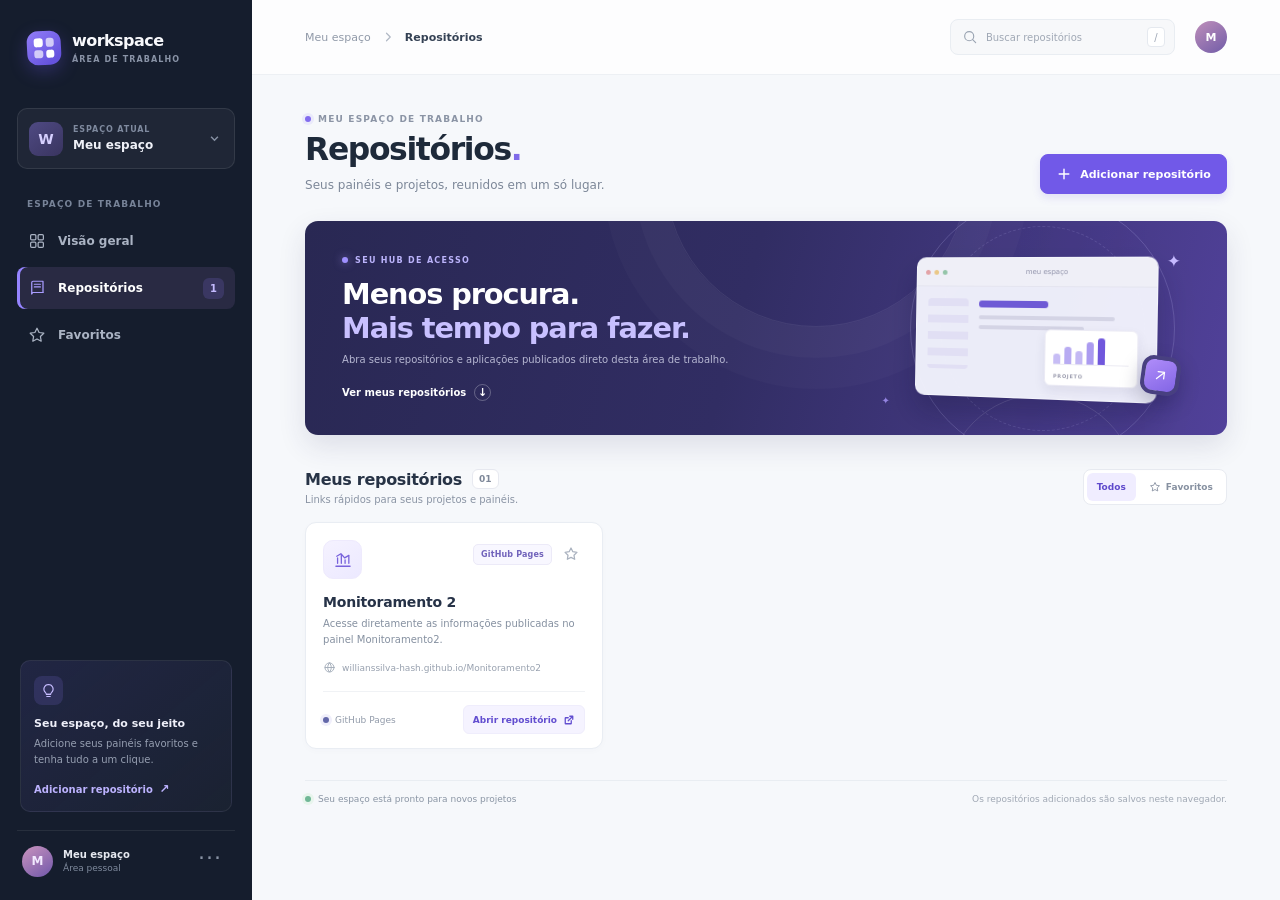
==== index.html @ ded8516f "Create shareable repository workspace dashboard Co-authored-by: arena-agent <297053741+arena-agent@u" ====
<!doctype html>
<html lang="pt-BR">
  <head>
    <meta charset="UTF-8" />
    <meta name="viewport" content="width=device-width, initial-scale=1.0" />
    <meta name="theme-color" content="#f5f7fb" />
    <meta
      name="description"
      content="Uma área de trabalho para reunir e abrir seus repositórios e painéis em um só lugar."
    />
    <title>Área de trabalho · Repositórios</title>
    <link rel="stylesheet" href="./styles.css" />
    <script src="./app.js" defer></script>
  </head>
  <body>
    <div class="app-shell">
      <aside class="sidebar" aria-label="Navegação principal">
        <a class="brand" href="#inicio" aria-label="Área de trabalho, início">
          <span class="brand-mark" aria-hidden="true">
            <span></span><span></span><span></span><span></span>
          </span>
          <span class="brand-copy">
            <strong>workspace</strong>
            <small>ÁREA DE TRABALHO</small>
          </span>
        </a>

        <div class="workspace-switcher">
          <span class="workspace-avatar" aria-hidden="true">W</span>
          <span class="workspace-copy">
            <small>ESPAÇO ATUAL</small>
            <strong>Meu espaço</strong>
          </span>
          <svg class="chevron" viewBox="0 0 20 20" aria-hidden="true">
            <path d="m6 8 4 4 4-4" />
          </svg>
        </div>

        <p class="nav-label">ESPAÇO DE TRABALHO</p>
        <nav class="side-nav">
          <a class="nav-item" href="#inicio" aria-label="Visão geral">
            <svg viewBox="0 0 24 24" aria-hidden="true"><rect x="3.5" y="3.5" width="7" height="7" rx="1.5"/><rect x="13.5" y="3.5" width="7" height="7" rx="1.5"/><rect x="3.5" y="13.5" width="7" height="7" rx="1.5"/><rect x="13.5" y="13.5" width="7" height="7" rx="1.5"/></svg>
            <span>Visão geral</span>
          </a>
          <a class="nav-item active" href="#repositorios" aria-current="page" aria-label="Repositórios">
            <svg viewBox="0 0 24 24" aria-hidden="true"><path d="M5 4.75A1.75 1.75 0 0 1 6.75 3H20v15H6.75A1.75 1.75 0 0 0 5 19.75v-15Z"/><path d="M5 19.75A1.75 1.75 0 0 1 6.75 18H20M8.5 7h8M8.5 10.5h8"/></svg>
            <span>Repositórios</span>
            <span class="nav-count" id="sidebar-count">1</span>
          </a>
          <button class="nav-item nav-button" id="favorites-nav" type="button" aria-label="Favoritos" aria-pressed="false">
            <svg viewBox="0 0 24 24" aria-hidden="true"><path d="m12 3 2.8 5.67 6.26.91-4.53 4.42 1.07 6.24L12 17.3l-5.6 2.94 1.07-6.24L2.94 9.58l6.26-.91L12 3Z"/></svg>
            <span>Favoritos</span>
          </button>
        </nav>

        <div class="sidebar-bottom">
          <div class="sidebar-tip-icon" aria-hidden="true">
            <svg viewBox="0 0 24 24"><path d="M12 3.5a6.5 6.5 0 0 0-4.2 11.46c.84.72 1.2 1.5 1.2 2.54h6c0-1.04.36-1.82 1.2-2.54A6.5 6.5 0 0 0 12 3.5Z"/><path d="M9.5 20.5h5M10 17.5h4"/></svg>
          </div>
          <strong>Seu espaço, do seu jeito</strong>
          <p>Adicione seus painéis favoritos e tenha tudo a um clique.</p>
          <button type="button" class="sidebar-help" id="sidebar-add">Adicionar repositório <span aria-hidden="true">↗</span></button>
        </div>

        <div class="sidebar-profile">
          <div class="profile-avatar" aria-hidden="true">M</div>
          <div class="profile-copy"><strong>Meu espaço</strong><small>Área pessoal</small></div>
          <span class="profile-dots" aria-hidden="true">···</span>
        </div>
      </aside>

      <main class="main-content" id="inicio">
        <header class="topbar">
          <div class="breadcrumbs" aria-label="Localização">
            <span>Meu espaço</span>
            <svg viewBox="0 0 16 16" aria-hidden="true"><path d="m6 3 5 5-5 5" /></svg>
            <strong>Repositórios</strong>
          </div>
          <div class="topbar-actions">
            <label class="search-box" for="search-input">
              <svg viewBox="0 0 24 24" aria-hidden="true"><circle cx="10.8" cy="10.8" r="6.8"/><path d="m16 16 4.5 4.5"/></svg>
              <input id="search-input" type="search" placeholder="Buscar repositórios" autocomplete="off" />
              <kbd>/</kbd>
            </label>
            <button class="avatar-button" type="button" aria-label="Perfil do espaço pessoal">M</button>
          </div>
        </header>

        <div class="page-content" id="repositorios">
          <section class="page-heading" aria-labelledby="page-title">
            <div>
              <div class="eyebrow"><span class="eyebrow-dot"></span> MEU ESPAÇO DE TRABALHO</div>
              <h1 id="page-title">Repositórios<span class="heading-period">.</span></h1>
              <p class="page-subtitle">Seus painéis e projetos, reunidos em um só lugar.</p>
            </div>
            <button class="primary-button" id="add-repo-button" type="button">
              <svg viewBox="0 0 20 20" aria-hidden="true"><path d="M10 4v12M4 10h12" /></svg>
              <span>Adicionar repositório</span>
            </button>
          </section>

          <section class="welcome-banner" aria-label="Acesso rápido">
            <div class="banner-copy">
              <span class="banner-kicker"><span class="pulse-dot"></span> SEU HUB DE ACESSO</span>
              <h2>Menos procura.<br /><span>Mais tempo para fazer.</span></h2>
              <p>Abra seus repositórios e aplicações publicados direto desta área de trabalho.</p>
              <a href="#repo-grid" class="banner-link">Ver meus repositórios <span aria-hidden="true">↓</span></a>
            </div>
            <div class="banner-art" aria-hidden="true">
              <div class="art-orbit orbit-one"></div>
              <div class="art-orbit orbit-two"></div>
              <div class="art-window">
                <div class="art-window-top"><i></i><i></i><i></i><span>meu espaço</span></div>
                <div class="art-window-body">
                  <div class="art-side-line"></div>
                  <div class="art-main-lines"><b></b><b></b><b></b></div>
                  <div class="art-mini-card"><span class="art-chart"><i></i><i></i><i></i><i></i><i></i></span><small>PROJETO</small></div>
                </div>
              </div>
              <div class="art-floating-icon"><svg viewBox="0 0 24 24"><path d="m7 17 10-10M8 7h9v9"/></svg></div>
              <span class="art-spark spark-one">✦</span><span class="art-spark spark-two">✦</span>
            </div>
          </section>

          <section class="repository-section" aria-labelledby="repository-title">
            <div class="section-heading">
              <div>
                <div class="section-title-row">
                  <h2 id="repository-title">Meus repositórios</h2>
                  <span class="section-count" id="repo-count">1</span>
                </div>
                <p>Links rápidos para seus projetos e painéis.</p>
              </div>
              <div class="view-controls" aria-label="Filtrar repositórios">
                <button class="filter-button active" type="button" data-filter="all" aria-pressed="true">Todos</button>
                <button class="filter-button" type="button" data-filter="favorites" aria-pressed="false">
                  <svg viewBox="0 0 20 20" aria-hidden="true"><path d="m10 2.5 2.3 4.66 5.14.75-3.72 3.62.88 5.12L10 14.23l-4.6 2.42.88-5.12-3.72-3.62 5.14-.75L10 2.5Z"/></svg>
                  Favoritos
                </button>
              </div>
            </div>

            <div class="repo-grid" id="repo-grid" aria-live="polite"></div>
            <div class="empty-state" id="empty-state" hidden>
              <div class="empty-icon" aria-hidden="true"><svg viewBox="0 0 24 24"><circle cx="10.8" cy="10.8" r="6.8"/><path d="m16 16 4.5 4.5"/></svg></div>
              <h3 id="empty-title">Nenhum repositório encontrado</h3>
              <p id="empty-copy">Tente outro termo ou adicione um novo repositório ao seu espaço.</p>
              <button class="text-button" type="button" id="empty-add-button">Adicionar repositório <span aria-hidden="true">↗</span></button>
            </div>
          </section>

          <footer class="page-footer">
            <span><span class="footer-dot"></span> Seu espaço está pronto para novos projetos</span>
            <span>Os repositórios adicionados são salvos neste navegador.</span>
          </footer>
        </div>
      </main>
    </div>

    <dialog class="repo-dialog" id="repo-dialog" aria-labelledby="dialog-title">
      <form id="repo-form" novalidate>
        <div class="dialog-header">
          <div class="dialog-icon" aria-hidden="true"><svg viewBox="0 0 24 24"><path d="M5 4.75A1.75 1.75 0 0 1 6.75 3H20v15H6.75A1.75 1.75 0 0 0 5 19.75v-15Z"/><path d="M5 19.75A1.75 1.75 0 0 1 6.75 18H20M8.5 7h8M8.5 10.5h8"/></svg></div>
          <button class="dialog-close" id="dialog-close" type="button" aria-label="Fechar janela">×</button>
        </div>
        <p class="dialog-eyebrow">AMPLIE SEU ESPAÇO</p>
        <h2 id="dialog-title">Adicionar repositório</h2>
        <p class="dialog-description">Salve um projeto ou painel para acessá-lo rapidamente sempre que precisar.</p>

        <label class="form-field" for="repo-name">
          <span>Nome <b>*</b></span>
          <input id="repo-name" name="name" type="text" maxlength="50" placeholder="Ex.: Painel de vendas" required />
        </label>
        <label class="form-field" for="repo-url">
          <span>Endereço do repositório ou painel <b>*</b></span>
          <input id="repo-url" name="url" type="text" inputmode="url" maxlength="500" placeholder="https://exemplo.github.io/projeto" required aria-describedby="url-help url-error" />
          <small id="url-help">Cole o link completo. Se não incluir https://, adicionaremos automaticamente.</small>
          <small class="field-error" id="url-error" role="alert"></small>
        </label>
        <label class="form-field" for="repo-description">
          <span>Descrição <small>OPCIONAL</small></span>
          <textarea id="repo-description" name="description" rows="3" maxlength="140" placeholder="Uma breve descrição para identificar este link"></textarea>
        </label>
        <div class="dialog-actions">
          <button class="secondary-button" id="dialog-cancel" type="button">Cancelar</button>
          <button class="primary-button" type="submit"><svg viewBox="0 0 20 20" aria-hidden="true"><path d="M10 4v12M4 10h12" /></svg>Salvar repositório</button>
        </div>
      </form>
    </dialog>

    <div class="toast" id="toast" role="status" aria-live="polite"></div>
  </body>
</html>
---- styles.css ----
:root {
  font-family: Inter, ui-sans-serif, system-ui, -apple-system, BlinkMacSystemFont, "Segoe UI", sans-serif;
  color: #182333;
  background: #f5f7fb;
  font-synthesis: none;
  text-rendering: optimizeLegibility;
  -webkit-font-smoothing: antialiased;
  --ink: #182333;
  --muted: #778295;
  --line: #e8ecf2;
  --purple: #7159e8;
  --purple-dark: #5a44ce;
  --sidebar: #151d2d;
  --sidebar-muted: #8d97aa;
}

* { box-sizing: border-box; }

html { min-width: 320px; scroll-behavior: smooth; }
body { margin: 0; min-height: 100vh; }
button, input, textarea { font: inherit; }
button { cursor: pointer; }
button:focus-visible, a:focus-visible, input:focus-visible, textarea:focus-visible {
  outline: 3px solid rgba(113, 89, 232, .33);
  outline-offset: 3px;
}
a { color: inherit; }
svg { display: block; }

.app-shell { min-height: 100vh; }
.sidebar {
  width: 252px;
  position: fixed;
  inset: 0 auto 0 0;
  z-index: 10;
  display: flex;
  flex-direction: column;
  padding: 27px 17px 17px;
  color: #f8f9fc;
  background: var(--sidebar);
}
.brand {
  display: flex;
  align-items: center;
  gap: 11px;
  padding: 0 10px;
  text-decoration: none;
  min-height: 42px;
}
.brand-mark {
  width: 34px;
  height: 34px;
  padding: 7px;
  display: grid;
  grid-template-columns: repeat(2, 1fr);
  gap: 3px;
  border-radius: 11px;
  background: linear-gradient(140deg, #927ef9, #6653de 82%);
  box-shadow: 0 6px 18px rgba(103, 80, 221, .32);
  transform: rotate(-3deg);
}
.brand-mark span { border-radius: 3px; background: #fff; }
.brand-mark span:nth-child(2), .brand-mark span:nth-child(3) { opacity: .67; }
.brand-copy { display: flex; flex-direction: column; line-height: 1.15; gap: 4px; }
.brand-copy strong { font-size: 16px; font-weight: 720; letter-spacing: -.55px; }
.brand-copy small { color: #8993a6; font-size: 8px; font-weight: 700; letter-spacing: 1.12px; }

.workspace-switcher {
  min-height: 61px;
  margin: 39px 0 30px;
  padding: 10px 11px;
  display: flex;
  align-items: center;
  gap: 10px;
  border: 1px solid rgba(255,255,255,.09);
  border-radius: 10px;
  background: rgba(255,255,255,.045);
}
.workspace-avatar {
  width: 34px;
  height: 34px;
  border-radius: 9px;
  display: grid;
  place-items: center;
  color: #d7d0ff;
  background: linear-gradient(140deg, #4f4a83, #39345f);
  font-size: 14px;
  font-weight: 700;
}
.workspace-copy { min-width: 0; display: flex; flex: 1; flex-direction: column; gap: 4px; }
.workspace-copy small { color: #7f8a9f; font-size: 8px; font-weight: 700; letter-spacing: .9px; }
.workspace-copy strong { overflow: hidden; color: #eff1f8; font-size: 12px; font-weight: 600; text-overflow: ellipsis; white-space: nowrap; }
.chevron { width: 17px; height: 17px; fill: none; stroke: #8791a4; stroke-width: 1.7; }
.nav-label { margin: 0 10px 11px; color: #778398; font-size: 9px; font-weight: 750; letter-spacing: 1.13px; }
.side-nav { display: flex; flex-direction: column; gap: 5px; }
.nav-item {
  width: 100%;
  min-height: 42px;
  padding: 0 11px;
  display: flex;
  align-items: center;
  gap: 12px;
  color: #aab3c3;
  background: transparent;
  border: 0;
  border-radius: 8px;
  text-align: left;
  text-decoration: none;
  font-size: 12px;
  font-weight: 560;
  transition: color .16s ease, background .16s ease;
}
.nav-item:hover { color: #fff; background: rgba(255,255,255,.055); }
.nav-item svg { width: 18px; height: 18px; fill: none; stroke: currentColor; stroke-width: 1.65; stroke-linecap: round; stroke-linejoin: round; }
.nav-item.active { color: #fff; background: #292a43; box-shadow: inset 3px 0 0 #9584ff; }
.nav-item.active svg { color: #a99cff; }
.nav-count { margin-left: auto; min-width: 21px; height: 21px; display: grid; place-items: center; border-radius: 6px; color: #c5bbff; background: rgba(143,123,255,.17); font-size: 10px; font-weight: 700; }

.sidebar-bottom {
  margin: auto 3px 18px;
  padding: 15px 13px 14px;
  border: 1px solid rgba(255,255,255,.07);
  border-radius: 10px;
  background: linear-gradient(140deg, rgba(122,104,232,.12), rgba(255,255,255,.025));
}
.sidebar-tip-icon { width: 29px; height: 29px; margin-bottom: 12px; display: grid; place-items: center; border-radius: 8px; color: #c6bcff; background: rgba(136,117,244,.16); }
.sidebar-tip-icon svg { width: 17px; height: 17px; fill: none; stroke: currentColor; stroke-width: 1.5; stroke-linecap: round; stroke-linejoin: round; }
.sidebar-bottom strong { display: block; color: #eff0fa; font-size: 11px; font-weight: 630; }
.sidebar-bottom p { margin: 6px 0 11px; color: #969fb1; font-size: 10px; line-height: 1.55; }
.sidebar-help { padding: 0; color: #bdb3ff; background: none; border: 0; font-size: 10px; font-weight: 650; }
.sidebar-help span { padding-left: 3px; font-size: 12px; }
.sidebar-help:hover { color: #e3deff; }
.sidebar-profile { min-height: 53px; display: flex; align-items: center; gap: 10px; padding: 10px 5px 2px; border-top: 1px solid rgba(255,255,255,.08); }
.profile-avatar { width: 31px; height: 31px; display: grid; place-items: center; border-radius: 50%; color: #f2eaff; background: linear-gradient(145deg, #ca94be, #7057aa); font-size: 12px; font-weight: 700; }
.profile-copy { display: flex; flex: 1; flex-direction: column; gap: 3px; }
.profile-copy strong { color: #e6e9f0; font-size: 10px; font-weight: 600; }
.profile-copy small { color: #7f8a9d; font-size: 9px; }
.profile-dots { margin: 0 8px 7px 0; color: #8892a3; font-size: 22px; letter-spacing: 1px; line-height: 10px; }

.main-content { min-height: 100vh; margin-left: 252px; background: #f6f8fb; }
.topbar {
  min-height: 75px;
  padding: 0 clamp(26px, 4.15vw, 61px);
  display: flex;
  align-items: center;
  justify-content: space-between;
  border-bottom: 1px solid #edf0f4;
  background: rgba(255,255,255,.76);
}
.breadcrumbs { display: flex; align-items: center; gap: 11px; color: #9099a8; font-size: 11px; }
.breadcrumbs svg { width: 12px; height: 12px; fill: none; stroke: #b0b8c4; stroke-width: 1.6; stroke-linecap: round; stroke-linejoin: round; }
.breadcrumbs strong { color: #344154; font-weight: 620; }
.topbar-actions { display: flex; align-items: center; gap: 20px; }
.search-box {
  width: 225px;
  height: 36px;
  padding: 0 9px 0 11px;
  display: flex;
  align-items: center;
  gap: 8px;
  background: #f7f8fa;
  border: 1px solid #e9edf2;
  border-radius: 8px;
  transition: border-color .16s ease, box-shadow .16s ease;
}
.search-box:focus-within { border-color: #b8aef5; box-shadow: 0 0 0 3px rgba(113,89,232,.08); }
.search-box svg { width: 16px; height: 16px; flex: 0 0 auto; fill: none; stroke: #9aa4b2; stroke-width: 1.7; stroke-linecap: round; }
.search-box input { width: 100%; min-width: 0; padding: 0; color: #273449; background: transparent; border: 0; outline: 0; font-size: 10px; }
.search-box input::placeholder { color: #a0a8b5; }
.search-box input:focus-visible { outline: 0; }
.search-box kbd { min-width: 18px; height: 20px; display: grid; place-items: center; color: #9da6b5; background: white; border: 1px solid #e5e9ef; border-radius: 4px; font-family: inherit; font-size: 10px; }
.avatar-button { width: 32px; height: 32px; display: grid; place-items: center; color: #fff; background: linear-gradient(145deg, #bf8fba, #715ca8); border: 0; border-radius: 50%; font-size: 11px; font-weight: 700; }

.page-content { width: min(100%, 1370px); margin: 0 auto; padding: 39px clamp(26px, 4.15vw, 61px) 25px; }
.page-heading { display: flex; align-items: flex-end; justify-content: space-between; gap: 22px; margin-bottom: 27px; }
.eyebrow { margin-bottom: 8px; display: flex; align-items: center; gap: 7px; color: #8b94a5; font-size: 9px; font-weight: 730; letter-spacing: 1.18px; }
.eyebrow-dot { width: 6px; height: 6px; border-radius: 50%; background: #826cee; box-shadow: 0 0 0 3px rgba(130,108,238,.1); }
h1 { margin: 0; color: #1e2a3a; font-size: clamp(27px, 2.45vw, 34px); font-weight: 700; letter-spacing: -1.35px; line-height: 1.12; }
.heading-period { color: #806be9; }
.page-subtitle { margin: 9px 0 0; color: #7c8798; font-size: 12px; line-height: 1.5; }
.primary-button, .secondary-button {
  min-height: 40px;
  padding: 0 15px;
  display: inline-flex;
  align-items: center;
  justify-content: center;
  gap: 8px;
  border-radius: 8px;
  font-size: 11px;
  font-weight: 640;
  white-space: nowrap;
  transition: transform .16s ease, background .16s ease, box-shadow .16s ease;
}
.primary-button { color: #fff; background: #7159e8; border: 1px solid #7159e8; box-shadow: 0 4px 9px rgba(93,72,210,.13); }
.primary-button:hover { background: var(--purple-dark); border-color: var(--purple-dark); box-shadow: 0 6px 14px rgba(93,72,210,.2); transform: translateY(-1px); }
.primary-button svg { width: 16px; height: 16px; fill: none; stroke: currentColor; stroke-width: 1.8; stroke-linecap: round; }
.secondary-button { color: #596577; background: #fff; border: 1px solid #e2e7ee; }
.secondary-button:hover { background: #f7f8fa; }

.welcome-banner {
  min-height: 214px;
  position: relative;
  overflow: hidden;
  display: flex;
  align-items: center;
  padding: 29px 37px;
  border-radius: 13px;
  color: white;
  background: linear-gradient(105deg, #292853 0%, #312d63 47%, #51419a 100%);
  box-shadow: 0 11px 28px rgba(42,39,92,.12);
}
.welcome-banner::before, .welcome-banner::after { content: ""; position: absolute; border-radius: 50%; pointer-events: none; }
.welcome-banner::before { width: 300px; height: 300px; top: -196px; left: 39%; border: 1px solid rgba(255,255,255,.075); box-shadow: 0 0 0 31px rgba(255,255,255,.025), 0 0 0 62px rgba(255,255,255,.021); }
.welcome-banner::after { width: 190px; height: 190px; right: 90px; bottom: -151px; border: 1px solid rgba(255,255,255,.11); }
.banner-copy { position: relative; z-index: 2; max-width: 470px; }
.banner-kicker { display: flex; align-items: center; gap: 7px; color: #bcb4fc; font-size: 8px; font-weight: 720; letter-spacing: 1.3px; }
.pulse-dot { width: 6px; height: 6px; position: relative; border-radius: 50%; background: #9f90ff; box-shadow: 0 0 9px rgba(176,162,255,.6); }
.banner-copy h2 { margin: 12px 0 7px; color: #fff; font-size: clamp(23px, 2.25vw, 30px); font-weight: 620; letter-spacing: -1.1px; line-height: 1.19; }
.banner-copy h2 span { color: #c8c0ff; }
.banner-copy p { max-width: 390px; margin: 0; color: #b6b7d2; font-size: 10px; line-height: 1.65; }
.banner-link { margin-top: 15px; display: inline-flex; align-items: center; gap: 8px; color: #fff; font-size: 10px; font-weight: 620; text-decoration: none; }
.banner-link span { width: 17px; height: 17px; display: grid; place-items: center; border: 1px solid rgba(255,255,255,.27); border-radius: 50%; font-size: 11px; transition: transform .16s ease; }
.banner-link:hover span { transform: translateY(2px); }
.banner-art { width: 44%; height: 100%; position: absolute; top: 0; right: 0; }
.art-orbit { position: absolute; border: 1px solid rgba(206,199,255,.2); border-radius: 50%; }
.orbit-one { width: 265px; height: 265px; top: -25px; right: 52px; }
.orbit-two { width: 205px; height: 205px; top: 5px; right: 82px; border-style: dashed; opacity: .75; }
.art-window { width: 245px; height: 142px; position: absolute; top: 36px; right: 72px; overflow: hidden; border: 1px solid rgba(255,255,255,.41); border-radius: 10px; background: rgba(246,247,255,.94); box-shadow: 0 17px 32px rgba(11,12,43,.25); transform: perspective(600px) rotateY(-10deg) rotateZ(1deg); }
.art-window-top { height: 29px; padding: 0 9px; display: flex; align-items: center; gap: 4px; background: #efeff7; border-bottom: 1px solid #e4e4ef; }
.art-window-top i { width: 5px; height: 5px; border-radius: 50%; background: #a8a5c6; }
.art-window-top i:first-child { background: #e3a3a7; }.art-window-top i:nth-child(2) { background: #eac887; }.art-window-top i:nth-child(3) { background: #94c5a9; }
.art-window-top span { margin-left: auto; margin-right: auto; color: #9092aa; font-size: 7px; }
.art-window-body { height: calc(100% - 29px); display: grid; grid-template-columns: 43px 1fr; padding: 12px 12px 10px; gap: 11px; }
.art-side-line { height: 72px; border-radius: 4px; background: linear-gradient(#dcd9f2 8px, transparent 8px) 0 0 / 100% 17px repeat-y; opacity: .72; }
.art-main-lines { padding-top: 2px; display: flex; flex-direction: column; gap: 6px; }
.art-main-lines b { width: 83%; height: 4px; border-radius: 3px; background: #d4d4e5; }
.art-main-lines b:first-child { width: 43%; height: 7px; margin-bottom: 2px; background: #6e5ad5; }
.art-main-lines b:last-child { width: 65%; }
.art-mini-card { width: 92px; height: 56px; position: absolute; right: 17px; bottom: 13px; padding: 6px 8px; display: flex; flex-direction: column; justify-content: space-between; border: 1px solid #ebeaf4; border-radius: 6px; background: white; box-shadow: 0 5px 12px rgba(41,37,89,.08); }
.art-mini-card small { color: #9b9cae; font-size: 5px; font-weight: 700; letter-spacing: .7px; }
.art-chart { height: 28px; display: flex; align-items: flex-end; gap: 4px; border-bottom: 1px solid #ecebf3; }
.art-chart i { width: 7px; border-radius: 3px 3px 0 0; background: #9d8bed; }
.art-chart i:nth-child(1) { height: 10px; opacity: .57; }.art-chart i:nth-child(2) { height: 17px; opacity: .72; }.art-chart i:nth-child(3) { height: 13px; opacity: .6; }.art-chart i:nth-child(4) { height: 22px; opacity: .86; }.art-chart i:nth-child(5) { height: 26px; background: #7057dc; }
.art-floating-icon { width: 39px; height: 39px; position: absolute; top: 135px; right: 47px; display: grid; place-items: center; color: #fff; background: linear-gradient(145deg, #b08dfa, #8265e5); border: 4px solid #484080; border-radius: 12px; box-shadow: 0 8px 20px rgba(16,14,52,.26); transform: rotate(8deg); }
.art-floating-icon svg { width: 17px; height: 17px; fill: none; stroke: currentColor; stroke-width: 1.8; stroke-linecap: round; stroke-linejoin: round; }
.art-spark { position: absolute; color: #c6baff; font-size: 17px; }.spark-one { top: 30px; right: 46px; }.spark-two { right: 337px; bottom: 29px; font-size: 10px; color: #9383e1; }

.repository-section { margin-top: 34px; }
.section-heading { margin-bottom: 17px; display: flex; align-items: flex-end; justify-content: space-between; gap: 15px; }
.section-title-row { display: flex; align-items: center; gap: 10px; }
.section-heading h2 { margin: 0; color: #273346; font-size: 16px; font-weight: 680; letter-spacing: -.3px; }
.section-count { min-width: 22px; height: 20px; padding: 0 6px; display: grid; place-items: center; border: 1px solid #e7e9f0; border-radius: 6px; color: #7d8798; background: white; font-size: 9px; font-weight: 700; }
.section-heading p { margin: 5px 0 0; color: #8a94a4; font-size: 10px; }
.view-controls { padding: 3px; display: flex; gap: 3px; border: 1px solid #e8ebf1; border-radius: 8px; background: #fff; }
.filter-button { height: 28px; padding: 0 10px; display: inline-flex; align-items: center; justify-content: center; gap: 5px; color: #8791a1; background: transparent; border: 0; border-radius: 6px; font-size: 9px; font-weight: 600; transition: color .15s ease, background .15s ease; }
.filter-button:hover { color: #4a5668; }
.filter-button.active { color: #5f4acc; background: #f0edff; }
.filter-button svg { width: 12px; height: 12px; fill: none; stroke: currentColor; stroke-width: 1.45; stroke-linejoin: round; }
.repo-grid { display: grid; grid-template-columns: repeat(3, minmax(0, 1fr)); gap: 14px; }
.repo-card {
  min-width: 0;
  min-height: 227px;
  padding: 17px 17px 14px;
  display: flex;
  flex-direction: column;
  border: 1px solid #e9edf3;
  border-radius: 11px;
  background: #fff;
  box-shadow: 0 2px 7px rgba(40,54,78,.018);
  transition: transform .18s ease, border-color .18s ease, box-shadow .18s ease;
  animation: card-in .28s ease both;
}
@keyframes card-in { from { opacity: 0; transform: translateY(6px); } to { opacity: 1; transform: translateY(0); } }
.repo-card:hover { border-color: #dbd7f7; box-shadow: 0 9px 24px rgba(35,47,75,.07); transform: translateY(-2px); }
.repo-card-top { display: flex; align-items: flex-start; justify-content: space-between; }
.repo-icon {
  width: 39px;
  height: 39px;
  display: grid;
  place-items: center;
  border: 1px solid #eeeafd;
  border-radius: 10px;
  color: #7862dc;
  background: linear-gradient(145deg, #f5f2ff, #ece9ff);
}
.repo-icon svg { width: 20px; height: 20px; fill: none; stroke: currentColor; stroke-width: 1.55; stroke-linecap: round; stroke-linejoin: round; }
.repo-icon[data-tone="blue"] { color: #5178ce; border-color: #e5edfc; background: linear-gradient(145deg, #f1f6ff, #e8efff); }
.repo-icon[data-tone="green"] { color: #328b72; border-color: #e0f1e9; background: linear-gradient(145deg, #eefaf5, #e4f5ed); }
.repo-icon[data-tone="orange"] { color: #ce8745; border-color: #f4eadf; background: linear-gradient(145deg, #fff8ef, #fff0df); }
.repo-card-actions { display: flex; align-items: center; gap: 2px; }
.repo-type { padding: 5px 7px; border: 1px solid #eceaf8; border-radius: 5px; color: #7163bb; background: #f8f7ff; font-size: 8px; font-weight: 700; letter-spacing: .17px; }
.favorite-button { width: 28px; height: 28px; margin-left: 3px; display: grid; place-items: center; color: #aab2bf; background: transparent; border: 0; border-radius: 6px; transition: background .14s ease, color .14s ease, transform .14s ease; }
.favorite-button:hover { color: #d19c42; background: #fff9e9; }
.favorite-button svg { width: 16px; height: 16px; fill: none; stroke: currentColor; stroke-width: 1.55; stroke-linejoin: round; }
.favorite-button.is-favorite { color: #d09a2e; }
.favorite-button.is-favorite svg { fill: #f7d787; }
.repo-card h3 { overflow: hidden; margin: 15px 0 6px; color: #263247; font-size: 14px; font-weight: 670; letter-spacing: -.2px; text-overflow: ellipsis; white-space: nowrap; }
.repo-description { min-height: 30px; margin: 0; display: -webkit-box; overflow: hidden; color: #8590a0; font-size: 10px; line-height: 1.55; -webkit-box-orient: vertical; -webkit-line-clamp: 2; }
.repo-link-host { min-width: 0; margin-top: 14px; display: flex; align-items: center; gap: 6px; color: #98a1af; font-size: 9px; }
.repo-link-host svg { width: 13px; height: 13px; flex: 0 0 auto; fill: none; stroke: #a6afbc; stroke-width: 1.5; stroke-linecap: round; stroke-linejoin: round; }
.repo-link-host span { overflow: hidden; text-overflow: ellipsis; white-space: nowrap; }
.repo-card-bottom { margin-top: auto; padding-top: 13px; display: flex; align-items: center; justify-content: space-between; gap: 8px; border-top: 1px solid #f0f2f5; }
.repo-source { display: flex; align-items: center; gap: 6px; color: #929baa; font-size: 9px; }
.source-dot { width: 6px; height: 6px; border-radius: 50%; background: #7aa7e6; box-shadow: 0 0 0 3px #eff5ff; }
.source-dot[data-source="github"] { background: #6368a9; box-shadow: 0 0 0 3px #f0effb; }
.source-dot[data-source="site"] { background: #64aa89; box-shadow: 0 0 0 3px #edf8f2; }
.open-repo-button { min-height: 29px; padding: 0 9px; display: inline-flex; align-items: center; gap: 6px; color: #624ed0; background: #f5f3ff; border: 1px solid #efedfc; border-radius: 6px; text-decoration: none; font-size: 9px; font-weight: 680; white-space: nowrap; transition: color .15s ease, background .15s ease, border .15s ease; }
.open-repo-button:hover { color: #fff; background: #7159e8; border-color: #7159e8; }
.open-repo-button svg { width: 12px; height: 12px; fill: none; stroke: currentColor; stroke-width: 1.7; stroke-linecap: round; stroke-linejoin: round; }

.empty-state { min-height: 220px; padding: 34px 20px; display: flex; flex-direction: column; align-items: center; justify-content: center; text-align: center; border: 1px dashed #dfe4ed; border-radius: 11px; background: rgba(255,255,255,.62); }
.empty-state[hidden] { display: none; }
.empty-icon { width: 38px; height: 38px; display: grid; place-items: center; color: #8b7be1; background: #f0edff; border-radius: 11px; }
.empty-icon svg { width: 19px; height: 19px; fill: none; stroke: currentColor; stroke-width: 1.6; stroke-linecap: round; }
.empty-state h3 { margin: 13px 0 5px; color: #334055; font-size: 13px; }
.empty-state p { max-width: 320px; margin: 0; color: #8a94a3; font-size: 10px; line-height: 1.55; }
.text-button { margin-top: 12px; padding: 5px; color: #6652d1; background: none; border: 0; font-size: 10px; font-weight: 650; }
.text-button:hover { color: #4935ba; }

.page-footer { margin-top: 31px; padding: 13px 0 2px; display: flex; align-items: center; justify-content: space-between; gap: 16px; border-top: 1px solid #e9edf2; color: #a0a8b4; font-size: 9px; }
.page-footer > span:first-child { display: flex; align-items: center; gap: 7px; color: #8a95a4; }
.footer-dot { width: 6px; height: 6px; border-radius: 50%; background: #70b796; box-shadow: 0 0 0 3px #e8f5ed; }

.repo-dialog {
  width: min(480px, calc(100vw - 32px));
  max-width: none;
  max-height: min(92vh, 760px);
  padding: 24px 27px 23px;
  overflow-y: auto;
  border: 1px solid #e8ebf1;
  border-radius: 14px;
  background: #fff;
  color: var(--ink);
  box-shadow: 0 24px 90px rgba(20,27,47,.22);
}
.repo-dialog::backdrop { background: rgba(17,25,42,.47); backdrop-filter: blur(3px); }
.repo-dialog[open] { animation: dialog-in .18s ease-out; }
@keyframes dialog-in { from { opacity: 0; transform: translateY(7px) scale(.99); } to { opacity: 1; transform: translateY(0) scale(1); } }
.dialog-header { display: flex; align-items: center; justify-content: space-between; }
.dialog-icon { width: 40px; height: 40px; display: grid; place-items: center; color: #725bd8; background: #f0edff; border-radius: 11px; }
.dialog-icon svg { width: 21px; height: 21px; fill: none; stroke: currentColor; stroke-width: 1.5; stroke-linecap: round; stroke-linejoin: round; }
.dialog-close { width: 30px; height: 30px; display: grid; place-items: center; color: #858e9d; background: transparent; border: 0; border-radius: 7px; font-size: 23px; line-height: 1; }
.dialog-close:hover { color: #3d485a; background: #f2f4f7; }
.dialog-eyebrow { margin: 19px 0 5px; color: #8171ce; font-size: 8px; font-weight: 750; letter-spacing: 1.25px; }
.repo-dialog h2 { margin: 0; color: #202c3e; font-size: 21px; font-weight: 700; letter-spacing: -.55px; }
.dialog-description { margin: 7px 0 22px; color: #8791a0; font-size: 10px; line-height: 1.55; }
.form-field { margin-top: 14px; display: flex; flex-direction: column; gap: 7px; }
.form-field > span { display: flex; align-items: center; gap: 3px; color: #465265; font-size: 10px; font-weight: 650; }
.form-field > span b { color: #d27575; font-weight: 650; }
.form-field > span small { margin-left: auto; color: #a0a8b4; font-size: 8px; font-weight: 700; letter-spacing: .5px; }
.form-field input, .form-field textarea { width: 100%; padding: 10px 11px; color: #283548; background: #fff; border: 1px solid #e2e7ee; border-radius: 7px; outline: none; font-size: 10px; transition: border-color .15s ease, box-shadow .15s ease; }
.form-field input { height: 38px; }
.form-field textarea { min-height: 74px; resize: vertical; line-height: 1.5; }
.form-field input:focus, .form-field textarea:focus { border-color: #a89aec; box-shadow: 0 0 0 3px rgba(113,89,232,.1); }
.form-field input[aria-invalid="true"] { border-color: #d98181; box-shadow: 0 0 0 3px rgba(217,129,129,.1); }
.form-field input::placeholder, .form-field textarea::placeholder { color: #b0b8c4; }
.form-field > small { color: #9aa3b0; font-size: 9px; line-height: 1.45; }
.form-field > small.field-error { display: none; color: #c45555; }
.form-field > small.field-error.visible { display: block; }
.dialog-actions { margin-top: 22px; padding-top: 17px; display: flex; justify-content: flex-end; gap: 8px; border-top: 1px solid #edf0f4; }
.dialog-actions .primary-button, .dialog-actions .secondary-button { min-height: 37px; font-size: 10px; }

.toast { position: fixed; right: 24px; bottom: 22px; z-index: 30; max-width: min(360px, calc(100vw - 32px)); padding: 12px 16px; color: white; background: #202a3a; border: 1px solid rgba(255,255,255,.08); border-radius: 9px; box-shadow: 0 10px 30px rgba(20,29,48,.2); font-size: 11px; opacity: 0; pointer-events: none; transform: translateY(7px); transition: opacity .2s ease, transform .2s ease; }
.toast.visible { opacity: 1; transform: translateY(0); }

@media (min-width: 1550px) {
  .repo-grid { grid-template-columns: repeat(4, minmax(0, 1fr)); }
}
@media (max-width: 1150px) {
  .repo-grid { grid-template-columns: repeat(2, minmax(0, 1fr)); }
  .art-window { right: 46px; }
  .orbit-one { right: 25px; }
  .orbit-two { right: 55px; }
  .art-floating-icon { right: 25px; }
  .spark-two { right: 270px; }
}
@media (max-width: 860px) {
  .sidebar { width: 72px; padding: 22px 10px 13px; align-items: center; }
  .brand { padding: 0; }
  .brand-copy, .workspace-copy, .chevron, .nav-label, .nav-item span:not(.nav-count), .sidebar-bottom, .profile-copy, .profile-dots { display: none; }
  .workspace-switcher { width: 46px; min-height: 46px; margin: 30px 0 24px; padding: 5px; justify-content: center; border: 0; background: transparent; }
  .workspace-avatar { width: 39px; height: 39px; }
  .side-nav { width: 100%; align-items: center; }
  .nav-item { width: 46px; min-height: 44px; padding: 0; justify-content: center; position: relative; }
  .nav-item.active { box-shadow: inset 3px 0 0 #9584ff; }
  .nav-item svg { width: 19px; height: 19px; }
  .nav-count { position: absolute; top: 2px; right: 1px; min-width: 15px; height: 15px; padding: 0 3px; border: 2px solid var(--sidebar); font-size: 8px; }
  .sidebar-profile { width: 100%; margin-top: auto; justify-content: center; padding: 14px 0 0; }
  .main-content { margin-left: 72px; }
  .topbar { min-height: 67px; }
  .page-content { padding-top: 32px; }
  .welcome-banner { min-height: 205px; padding-left: 27px; }
  .banner-copy { max-width: 56%; }
  .banner-art { width: 44%; }
  .art-window { width: 210px; right: 19px; }
  .orbit-one { right: -2px; }
  .orbit-two { right: 28px; }
  .art-floating-icon { right: 5px; }
  .spark-two { right: 210px; }
}
@media (max-width: 620px) {
  .sidebar { width: 58px; padding-right: 6px; padding-left: 6px; }
  .brand-mark { width: 31px; height: 31px; padding: 6px; border-radius: 9px; }
  .workspace-switcher { width: 42px; margin: 22px 0 18px; }
  .workspace-avatar { width: 35px; height: 35px; }
  .nav-item { width: 42px; }
  .main-content { margin-left: 58px; }
  .topbar { min-height: 60px; padding: 0 17px; }
  .breadcrumbs { gap: 6px; font-size: 9px; }
  .breadcrumbs span { display: none; }
  .breadcrumbs svg { width: 10px; }
  .topbar-actions { gap: 9px; }
  .search-box { width: clamp(145px, 43vw, 210px); height: 33px; padding-left: 8px; }
  .search-box kbd { display: none; }
  .search-box input { font-size: 9px; }
  .avatar-button { width: 29px; height: 29px; }
  .page-content { padding: 26px 17px 20px; }
  .page-heading { align-items: flex-start; flex-direction: column; gap: 16px; margin-bottom: 20px; }
  .page-heading .primary-button { min-height: 36px; }
  .eyebrow { font-size: 8px; }
  h1 { font-size: 28px; }
  .page-subtitle { max-width: 290px; font-size: 10px; }
  .welcome-banner { min-height: 195px; padding: 22px 19px; }
  .banner-copy { max-width: 72%; }
  .banner-copy h2 { font-size: 22px; }
  .banner-copy p { max-width: 260px; font-size: 9px; }
  .banner-art { width: 38%; opacity: .7; }
  .art-window { width: 160px; height: 113px; top: 54px; right: -45px; }
  .art-window-top { height: 23px; }
  .art-window-body { height: calc(100% - 23px); grid-template-columns: 27px 1fr; gap: 6px; padding: 8px; }
  .art-mini-card { width: 70px; height: 45px; right: 9px; bottom: 8px; }
  .art-orbit.orbit-one { width: 175px; height: 175px; top: 22px; right: -65px; }
  .art-orbit.orbit-two { width: 140px; height: 140px; top: 39px; right: -48px; }
  .art-floating-icon { width: 31px; height: 31px; top: 144px; right: -5px; border-width: 3px; }
  .art-floating-icon svg { width: 14px; height: 14px; }
  .art-spark.spark-one { top: 30px; right: 15px; }
  .art-spark.spark-two { display: none; }
  .repository-section { margin-top: 26px; }
  .section-heading { align-items: flex-start; flex-direction: column; gap: 12px; margin-bottom: 13px; }
  .section-heading h2 { font-size: 14px; }
  .section-heading p { font-size: 9px; }
  .view-controls { align-self: flex-start; }
  .repo-grid { grid-template-columns: 1fr; gap: 10px; }
  .repo-card { min-height: 210px; padding: 15px; }
  .page-footer { align-items: flex-start; flex-direction: column; gap: 8px; font-size: 8px; }
  .repo-dialog { padding: 20px 19px 18px; }
}
@media (max-width: 380px) {
  .topbar { padding: 0 12px; }
  .search-box { width: 139px; }
  .search-box input::placeholder { color: transparent; }
  .page-content { padding-right: 12px; padding-left: 12px; }
  .banner-copy { max-width: 82%; }
  .banner-art { opacity: .42; }
  .banner-copy p { max-width: 235px; }
}
@media (prefers-reduced-motion: reduce) {
  *, *::before, *::after { scroll-behavior: auto !important; animation-duration: .01ms !important; animation-iteration-count: 1 !important; transition-duration: .01ms !important; }
}
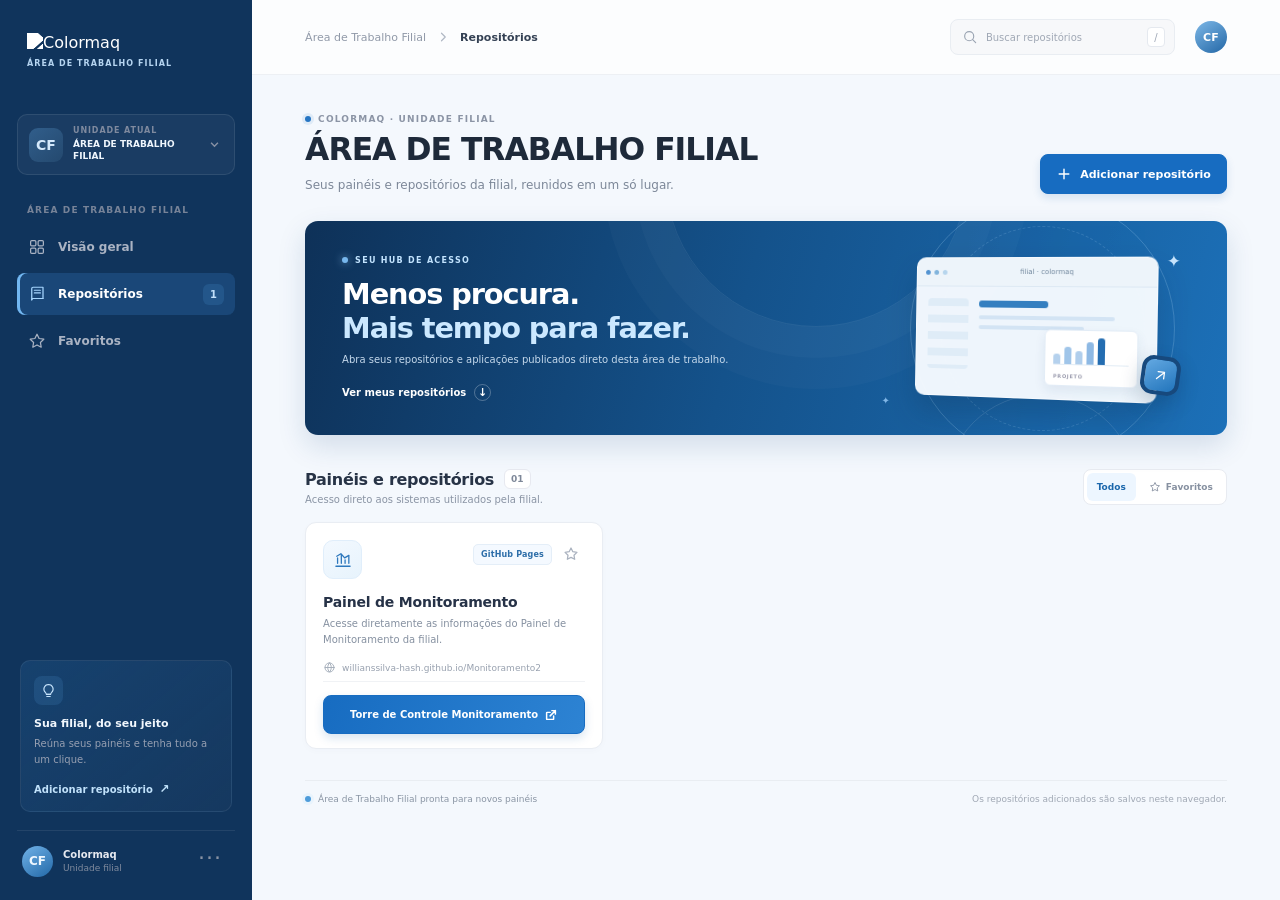
==== commit 855a1010: "Brand filial workspace with Colormaq blue theme Co-authored-by: arena-agent <297053741+arena-agent@u" ====
--- a/index.html
+++ b/index.html
@@ -3,40 +3,40 @@
   <head>
     <meta charset="UTF-8" />
     <meta name="viewport" content="width=device-width, initial-scale=1.0" />
-    <meta name="theme-color" content="#f5f7fb" />
+    <meta name="theme-color" content="#eef5fd" />
     <meta
       name="description"
-      content="Uma área de trabalho para reunir e abrir seus repositórios e painéis em um só lugar."
+      content="Área de Trabalho Filial Colormaq: acesse o Painel de Monitoramento e seus demais repositórios em um só lugar."
     />
-    <title>Área de trabalho · Repositórios</title>
+    <title>Área de Trabalho Filial · Colormaq</title>
     <link rel="stylesheet" href="./styles.css" />
     <script src="./app.js" defer></script>
   </head>
   <body>
     <div class="app-shell">
       <aside class="sidebar" aria-label="Navegação principal">
-        <a class="brand" href="#inicio" aria-label="Área de trabalho, início">
-          <span class="brand-mark" aria-hidden="true">
-            <span></span><span></span><span></span><span></span>
-          </span>
-          <span class="brand-copy">
-            <strong>workspace</strong>
-            <small>ÁREA DE TRABALHO</small>
-          </span>
+        <a class="brand" href="#inicio" aria-label="Colormaq — Área de Trabalho Filial, início">
+          <img
+            class="brand-logo"
+            src="https://colormaq.vtexassets.com/assets/vtex.file-manager-graphql/images/489e43ad-014d-4513-bf71-06aeca05fa86___0ba9e527781bb1d4317a2897013f8bd1.png"
+            alt="Colormaq"
+            decoding="async"
+          />
+          <span class="brand-copy"><small>ÁREA DE TRABALHO FILIAL</small></span>
         </a>
 
         <div class="workspace-switcher">
-          <span class="workspace-avatar" aria-hidden="true">W</span>
+          <span class="workspace-avatar" aria-hidden="true">CF</span>
           <span class="workspace-copy">
-            <small>ESPAÇO ATUAL</small>
-            <strong>Meu espaço</strong>
+            <small>UNIDADE ATUAL</small>
+            <strong>ÁREA DE TRABALHO FILIAL</strong>
           </span>
           <svg class="chevron" viewBox="0 0 20 20" aria-hidden="true">
             <path d="m6 8 4 4 4-4" />
           </svg>
         </div>
 
-        <p class="nav-label">ESPAÇO DE TRABALHO</p>
+        <p class="nav-label">ÁREA DE TRABALHO FILIAL</p>
         <nav class="side-nav">
           <a class="nav-item" href="#inicio" aria-label="Visão geral">
             <svg viewBox="0 0 24 24" aria-hidden="true"><rect x="3.5" y="3.5" width="7" height="7" rx="1.5"/><rect x="13.5" y="3.5" width="7" height="7" rx="1.5"/><rect x="3.5" y="13.5" width="7" height="7" rx="1.5"/><rect x="13.5" y="13.5" width="7" height="7" rx="1.5"/></svg>
@@ -57,14 +57,14 @@
           <div class="sidebar-tip-icon" aria-hidden="true">
             <svg viewBox="0 0 24 24"><path d="M12 3.5a6.5 6.5 0 0 0-4.2 11.46c.84.72 1.2 1.5 1.2 2.54h6c0-1.04.36-1.82 1.2-2.54A6.5 6.5 0 0 0 12 3.5Z"/><path d="M9.5 20.5h5M10 17.5h4"/></svg>
           </div>
-          <strong>Seu espaço, do seu jeito</strong>
-          <p>Adicione seus painéis favoritos e tenha tudo a um clique.</p>
+          <strong>Sua filial, do seu jeito</strong>
+          <p>Reúna seus painéis e tenha tudo a um clique.</p>
           <button type="button" class="sidebar-help" id="sidebar-add">Adicionar repositório <span aria-hidden="true">↗</span></button>
         </div>
 
         <div class="sidebar-profile">
-          <div class="profile-avatar" aria-hidden="true">M</div>
-          <div class="profile-copy"><strong>Meu espaço</strong><small>Área pessoal</small></div>
+          <div class="profile-avatar" aria-hidden="true">CF</div>
+          <div class="profile-copy"><strong>Colormaq</strong><small>Unidade filial</small></div>
           <span class="profile-dots" aria-hidden="true">···</span>
         </div>
       </aside>
@@ -72,7 +72,7 @@
       <main class="main-content" id="inicio">
         <header class="topbar">
           <div class="breadcrumbs" aria-label="Localização">
-            <span>Meu espaço</span>
+            <span>Área de Trabalho Filial</span>
             <svg viewBox="0 0 16 16" aria-hidden="true"><path d="m6 3 5 5-5 5" /></svg>
             <strong>Repositórios</strong>
           </div>
@@ -82,16 +82,16 @@
               <input id="search-input" type="search" placeholder="Buscar repositórios" autocomplete="off" />
               <kbd>/</kbd>
             </label>
-            <button class="avatar-button" type="button" aria-label="Perfil do espaço pessoal">M</button>
+            <button class="avatar-button" type="button" aria-label="Perfil Colormaq">CF</button>
           </div>
         </header>
 
         <div class="page-content" id="repositorios">
           <section class="page-heading" aria-labelledby="page-title">
             <div>
-              <div class="eyebrow"><span class="eyebrow-dot"></span> MEU ESPAÇO DE TRABALHO</div>
-              <h1 id="page-title">Repositórios<span class="heading-period">.</span></h1>
-              <p class="page-subtitle">Seus painéis e projetos, reunidos em um só lugar.</p>
+              <div class="eyebrow"><span class="eyebrow-dot"></span> COLORMAQ · UNIDADE FILIAL</div>
+              <h1 id="page-title">ÁREA DE TRABALHO FILIAL</h1>
+              <p class="page-subtitle">Seus painéis e repositórios da filial, reunidos em um só lugar.</p>
             </div>
             <button class="primary-button" id="add-repo-button" type="button">
               <svg viewBox="0 0 20 20" aria-hidden="true"><path d="M10 4v12M4 10h12" /></svg>
@@ -110,7 +110,7 @@
               <div class="art-orbit orbit-one"></div>
               <div class="art-orbit orbit-two"></div>
               <div class="art-window">
-                <div class="art-window-top"><i></i><i></i><i></i><span>meu espaço</span></div>
+                <div class="art-window-top"><i></i><i></i><i></i><span>filial · colormaq</span></div>
                 <div class="art-window-body">
                   <div class="art-side-line"></div>
                   <div class="art-main-lines"><b></b><b></b><b></b></div>
@@ -126,10 +126,10 @@
             <div class="section-heading">
               <div>
                 <div class="section-title-row">
-                  <h2 id="repository-title">Meus repositórios</h2>
+                  <h2 id="repository-title">Painéis e repositórios</h2>
                   <span class="section-count" id="repo-count">1</span>
                 </div>
-                <p>Links rápidos para seus projetos e painéis.</p>
+                <p>Acesso direto aos sistemas utilizados pela filial.</p>
               </div>
               <div class="view-controls" aria-label="Filtrar repositórios">
                 <button class="filter-button active" type="button" data-filter="all" aria-pressed="true">Todos</button>
@@ -144,13 +144,13 @@
             <div class="empty-state" id="empty-state" hidden>
               <div class="empty-icon" aria-hidden="true"><svg viewBox="0 0 24 24"><circle cx="10.8" cy="10.8" r="6.8"/><path d="m16 16 4.5 4.5"/></svg></div>
               <h3 id="empty-title">Nenhum repositório encontrado</h3>
-              <p id="empty-copy">Tente outro termo ou adicione um novo repositório ao seu espaço.</p>
+              <p id="empty-copy">Tente outro termo ou adicione um repositório à Área de Trabalho Filial.</p>
               <button class="text-button" type="button" id="empty-add-button">Adicionar repositório <span aria-hidden="true">↗</span></button>
             </div>
           </section>
 
           <footer class="page-footer">
-            <span><span class="footer-dot"></span> Seu espaço está pronto para novos projetos</span>
+            <span><span class="footer-dot"></span> Área de Trabalho Filial pronta para novos painéis</span>
             <span>Os repositórios adicionados são salvos neste navegador.</span>
           </footer>
         </div>
@@ -163,9 +163,9 @@
           <div class="dialog-icon" aria-hidden="true"><svg viewBox="0 0 24 24"><path d="M5 4.75A1.75 1.75 0 0 1 6.75 3H20v15H6.75A1.75 1.75 0 0 0 5 19.75v-15Z"/><path d="M5 19.75A1.75 1.75 0 0 1 6.75 18H20M8.5 7h8M8.5 10.5h8"/></svg></div>
           <button class="dialog-close" id="dialog-close" type="button" aria-label="Fechar janela">×</button>
         </div>
-        <p class="dialog-eyebrow">AMPLIE SEU ESPAÇO</p>
+        <p class="dialog-eyebrow">AMPLIE SUA ÁREA DE TRABALHO</p>
         <h2 id="dialog-title">Adicionar repositório</h2>
-        <p class="dialog-description">Salve um projeto ou painel para acessá-lo rapidamente sempre que precisar.</p>
+        <p class="dialog-description">Salve um projeto ou painel para acessá-lo rapidamente pela Área de Trabalho Filial.</p>
 
         <label class="form-field" for="repo-name">
           <span>Nome <b>*</b></span>
--- a/styles.css
+++ b/styles.css
@@ -1,16 +1,16 @@
 :root {
   font-family: Inter, ui-sans-serif, system-ui, -apple-system, BlinkMacSystemFont, "Segoe UI", sans-serif;
   color: #182333;
-  background: #f5f7fb;
+  background: #f3f7fc;
   font-synthesis: none;
   text-rendering: optimizeLegibility;
   -webkit-font-smoothing: antialiased;
   --ink: #182333;
   --muted: #778295;
   --line: #e8ecf2;
-  --purple: #7159e8;
-  --purple-dark: #5a44ce;
-  --sidebar: #151d2d;
+  --blue: #176cc1;
+  --blue-dark: #10579d;
+  --sidebar: #10345c;
   --sidebar-muted: #8d97aa;
 }
 
@@ -21,7 +21,7 @@
 button, input, textarea { font: inherit; }
 button { cursor: pointer; }
 button:focus-visible, a:focus-visible, input:focus-visible, textarea:focus-visible {
-  outline: 3px solid rgba(113, 89, 232, .33);
+  outline: 3px solid rgba(26, 110, 191, .33);
   outline-offset: 3px;
 }
 a { color: inherit; }
@@ -40,30 +40,26 @@
   background: var(--sidebar);
 }
 .brand {
-  display: flex;
-  align-items: center;
-  gap: 11px;
+  min-height: 48px;
   padding: 0 10px;
+  display: flex;
+  flex-direction: column;
+  align-items: flex-start;
+  justify-content: center;
+  gap: 7px;
   text-decoration: none;
-  min-height: 42px;
-}
-.brand-mark {
-  width: 34px;
-  height: 34px;
-  padding: 7px;
-  display: grid;
-  grid-template-columns: repeat(2, 1fr);
-  gap: 3px;
-  border-radius: 11px;
-  background: linear-gradient(140deg, #927ef9, #6653de 82%);
-  box-shadow: 0 6px 18px rgba(103, 80, 221, .32);
-  transform: rotate(-3deg);
-}
-.brand-mark span { border-radius: 3px; background: #fff; }
-.brand-mark span:nth-child(2), .brand-mark span:nth-child(3) { opacity: .67; }
-.brand-copy { display: flex; flex-direction: column; line-height: 1.15; gap: 4px; }
-.brand-copy strong { font-size: 16px; font-weight: 720; letter-spacing: -.55px; }
-.brand-copy small { color: #8993a6; font-size: 8px; font-weight: 700; letter-spacing: 1.12px; }
+}
+.brand-logo {
+  display: block;
+  width: 180px;
+  max-width: 100%;
+  max-height: 36px;
+  object-fit: contain;
+  object-position: left center;
+  filter: brightness(0) invert(1);
+}
+.brand-copy { display: flex; flex-direction: column; line-height: 1.15; }
+.brand-copy small { color: #b6d5f1; font-size: 8px; font-weight: 720; letter-spacing: 1.05px; }
 
 .workspace-switcher {
   min-height: 61px;
@@ -82,14 +78,14 @@
   border-radius: 9px;
   display: grid;
   place-items: center;
-  color: #d7d0ff;
-  background: linear-gradient(140deg, #4f4a83, #39345f);
+  color: #d4e9fc;
+  background: linear-gradient(140deg, #315e8b, #24496f);
   font-size: 14px;
   font-weight: 700;
 }
 .workspace-copy { min-width: 0; display: flex; flex: 1; flex-direction: column; gap: 4px; }
 .workspace-copy small { color: #7f8a9f; font-size: 8px; font-weight: 700; letter-spacing: .9px; }
-.workspace-copy strong { overflow: hidden; color: #eff1f8; font-size: 12px; font-weight: 600; text-overflow: ellipsis; white-space: nowrap; }
+.workspace-copy strong { color: #eff6fd; font-size: 9px; font-weight: 680; line-height: 1.3; overflow-wrap: anywhere; }
 .chevron { width: 17px; height: 17px; fill: none; stroke: #8791a4; stroke-width: 1.7; }
 .nav-label { margin: 0 10px 11px; color: #778398; font-size: 9px; font-weight: 750; letter-spacing: 1.13px; }
 .side-nav { display: flex; flex-direction: column; gap: 5px; }
@@ -112,32 +108,32 @@
 }
 .nav-item:hover { color: #fff; background: rgba(255,255,255,.055); }
 .nav-item svg { width: 18px; height: 18px; fill: none; stroke: currentColor; stroke-width: 1.65; stroke-linecap: round; stroke-linejoin: round; }
-.nav-item.active { color: #fff; background: #292a43; box-shadow: inset 3px 0 0 #9584ff; }
-.nav-item.active svg { color: #a99cff; }
-.nav-count { margin-left: auto; min-width: 21px; height: 21px; display: grid; place-items: center; border-radius: 6px; color: #c5bbff; background: rgba(143,123,255,.17); font-size: 10px; font-weight: 700; }
+.nav-item.active { color: #fff; background: #1a4778; box-shadow: inset 3px 0 0 #72b7f1; }
+.nav-item.active svg { color: #a6d6ff; }
+.nav-count { margin-left: auto; min-width: 21px; height: 21px; display: grid; place-items: center; border-radius: 6px; color: #c1e0fb; background: rgba(75,155,218,.19); font-size: 10px; font-weight: 700; }
 
 .sidebar-bottom {
   margin: auto 3px 18px;
   padding: 15px 13px 14px;
   border: 1px solid rgba(255,255,255,.07);
   border-radius: 10px;
-  background: linear-gradient(140deg, rgba(122,104,232,.12), rgba(255,255,255,.025));
-}
-.sidebar-tip-icon { width: 29px; height: 29px; margin-bottom: 12px; display: grid; place-items: center; border-radius: 8px; color: #c6bcff; background: rgba(136,117,244,.16); }
+  background: linear-gradient(140deg, rgba(56,137,207,.16), rgba(255,255,255,.025));
+}
+.sidebar-tip-icon { width: 29px; height: 29px; margin-bottom: 12px; display: grid; place-items: center; border-radius: 8px; color: #c6e3fb; background: rgba(76,151,213,.18); }
 .sidebar-tip-icon svg { width: 17px; height: 17px; fill: none; stroke: currentColor; stroke-width: 1.5; stroke-linecap: round; stroke-linejoin: round; }
-.sidebar-bottom strong { display: block; color: #eff0fa; font-size: 11px; font-weight: 630; }
+.sidebar-bottom strong { display: block; color: #f1f7fd; font-size: 11px; font-weight: 630; }
 .sidebar-bottom p { margin: 6px 0 11px; color: #969fb1; font-size: 10px; line-height: 1.55; }
-.sidebar-help { padding: 0; color: #bdb3ff; background: none; border: 0; font-size: 10px; font-weight: 650; }
+.sidebar-help { padding: 0; color: #c1e2fb; background: none; border: 0; font-size: 10px; font-weight: 650; }
 .sidebar-help span { padding-left: 3px; font-size: 12px; }
-.sidebar-help:hover { color: #e3deff; }
+.sidebar-help:hover { color: #e1f1ff; }
 .sidebar-profile { min-height: 53px; display: flex; align-items: center; gap: 10px; padding: 10px 5px 2px; border-top: 1px solid rgba(255,255,255,.08); }
-.profile-avatar { width: 31px; height: 31px; display: grid; place-items: center; border-radius: 50%; color: #f2eaff; background: linear-gradient(145deg, #ca94be, #7057aa); font-size: 12px; font-weight: 700; }
+.profile-avatar { width: 31px; height: 31px; display: grid; place-items: center; border-radius: 50%; color: #eef7ff; background: linear-gradient(145deg, #71b2e8, #2268a7); font-size: 12px; font-weight: 700; }
 .profile-copy { display: flex; flex: 1; flex-direction: column; gap: 3px; }
 .profile-copy strong { color: #e6e9f0; font-size: 10px; font-weight: 600; }
 .profile-copy small { color: #7f8a9d; font-size: 9px; }
 .profile-dots { margin: 0 8px 7px 0; color: #8892a3; font-size: 22px; letter-spacing: 1px; line-height: 10px; }
 
-.main-content { min-height: 100vh; margin-left: 252px; background: #f6f8fb; }
+.main-content { min-height: 100vh; margin-left: 252px; background: #f4f8fd; }
 .topbar {
   min-height: 75px;
   padding: 0 clamp(26px, 4.15vw, 61px);
@@ -163,20 +159,20 @@
   border-radius: 8px;
   transition: border-color .16s ease, box-shadow .16s ease;
 }
-.search-box:focus-within { border-color: #b8aef5; box-shadow: 0 0 0 3px rgba(113,89,232,.08); }
+.search-box:focus-within { border-color: #a7c8e5; box-shadow: 0 0 0 3px rgba(26,110,191,.08); }
 .search-box svg { width: 16px; height: 16px; flex: 0 0 auto; fill: none; stroke: #9aa4b2; stroke-width: 1.7; stroke-linecap: round; }
 .search-box input { width: 100%; min-width: 0; padding: 0; color: #273449; background: transparent; border: 0; outline: 0; font-size: 10px; }
 .search-box input::placeholder { color: #a0a8b5; }
 .search-box input:focus-visible { outline: 0; }
 .search-box kbd { min-width: 18px; height: 20px; display: grid; place-items: center; color: #9da6b5; background: white; border: 1px solid #e5e9ef; border-radius: 4px; font-family: inherit; font-size: 10px; }
-.avatar-button { width: 32px; height: 32px; display: grid; place-items: center; color: #fff; background: linear-gradient(145deg, #bf8fba, #715ca8); border: 0; border-radius: 50%; font-size: 11px; font-weight: 700; }
+.avatar-button { width: 32px; height: 32px; display: grid; place-items: center; color: #fff; background: linear-gradient(145deg, #7eb8e7, #2367a6); border: 0; border-radius: 50%; font-size: 11px; font-weight: 700; }
 
 .page-content { width: min(100%, 1370px); margin: 0 auto; padding: 39px clamp(26px, 4.15vw, 61px) 25px; }
 .page-heading { display: flex; align-items: flex-end; justify-content: space-between; gap: 22px; margin-bottom: 27px; }
 .eyebrow { margin-bottom: 8px; display: flex; align-items: center; gap: 7px; color: #8b94a5; font-size: 9px; font-weight: 730; letter-spacing: 1.18px; }
-.eyebrow-dot { width: 6px; height: 6px; border-radius: 50%; background: #826cee; box-shadow: 0 0 0 3px rgba(130,108,238,.1); }
-h1 { margin: 0; color: #1e2a3a; font-size: clamp(27px, 2.45vw, 34px); font-weight: 700; letter-spacing: -1.35px; line-height: 1.12; }
-.heading-period { color: #806be9; }
+.eyebrow-dot { width: 6px; height: 6px; border-radius: 50%; background: #2675c3; box-shadow: 0 0 0 3px rgba(38,117,195,.1); }
+h1 { margin: 0; color: #1e2a3a; font-size: clamp(27px, 2.45vw, 34px); font-weight: 700; letter-spacing: -.95px; line-height: 1.12; }
+.heading-period { color: #2675c3; }
 .page-subtitle { margin: 9px 0 0; color: #7c8798; font-size: 12px; line-height: 1.5; }
 .primary-button, .secondary-button {
   min-height: 40px;
@@ -191,8 +187,8 @@
   white-space: nowrap;
   transition: transform .16s ease, background .16s ease, box-shadow .16s ease;
 }
-.primary-button { color: #fff; background: #7159e8; border: 1px solid #7159e8; box-shadow: 0 4px 9px rgba(93,72,210,.13); }
-.primary-button:hover { background: var(--purple-dark); border-color: var(--purple-dark); box-shadow: 0 6px 14px rgba(93,72,210,.2); transform: translateY(-1px); }
+.primary-button { color: #fff; background: #176cc1; border: 1px solid #176cc1; box-shadow: 0 4px 9px rgba(20,92,164,.14); }
+.primary-button:hover { background: var(--blue-dark); border-color: var(--blue-dark); box-shadow: 0 6px 14px rgba(20,92,164,.21); transform: translateY(-1px); }
 .primary-button svg { width: 16px; height: 16px; fill: none; stroke: currentColor; stroke-width: 1.8; stroke-linecap: round; }
 .secondary-button { color: #596577; background: #fff; border: 1px solid #e2e7ee; }
 .secondary-button:hover { background: #f7f8fa; }
@@ -206,44 +202,44 @@
   padding: 29px 37px;
   border-radius: 13px;
   color: white;
-  background: linear-gradient(105deg, #292853 0%, #312d63 47%, #51419a 100%);
-  box-shadow: 0 11px 28px rgba(42,39,92,.12);
+  background: linear-gradient(105deg, #0e3158 0%, #14528b 47%, #1c70b8 100%);
+  box-shadow: 0 11px 28px rgba(17,68,118,.15);
 }
 .welcome-banner::before, .welcome-banner::after { content: ""; position: absolute; border-radius: 50%; pointer-events: none; }
 .welcome-banner::before { width: 300px; height: 300px; top: -196px; left: 39%; border: 1px solid rgba(255,255,255,.075); box-shadow: 0 0 0 31px rgba(255,255,255,.025), 0 0 0 62px rgba(255,255,255,.021); }
 .welcome-banner::after { width: 190px; height: 190px; right: 90px; bottom: -151px; border: 1px solid rgba(255,255,255,.11); }
 .banner-copy { position: relative; z-index: 2; max-width: 470px; }
-.banner-kicker { display: flex; align-items: center; gap: 7px; color: #bcb4fc; font-size: 8px; font-weight: 720; letter-spacing: 1.3px; }
-.pulse-dot { width: 6px; height: 6px; position: relative; border-radius: 50%; background: #9f90ff; box-shadow: 0 0 9px rgba(176,162,255,.6); }
+.banner-kicker { display: flex; align-items: center; gap: 7px; color: #c3e4ff; font-size: 8px; font-weight: 720; letter-spacing: 1.3px; }
+.pulse-dot { width: 6px; height: 6px; position: relative; border-radius: 50%; background: #77b7ed; box-shadow: 0 0 9px rgba(161,213,255,.65); }
 .banner-copy h2 { margin: 12px 0 7px; color: #fff; font-size: clamp(23px, 2.25vw, 30px); font-weight: 620; letter-spacing: -1.1px; line-height: 1.19; }
-.banner-copy h2 span { color: #c8c0ff; }
-.banner-copy p { max-width: 390px; margin: 0; color: #b6b7d2; font-size: 10px; line-height: 1.65; }
+.banner-copy h2 span { color: #cbe8ff; }
+.banner-copy p { max-width: 390px; margin: 0; color: #c5d9ec; font-size: 10px; line-height: 1.65; }
 .banner-link { margin-top: 15px; display: inline-flex; align-items: center; gap: 8px; color: #fff; font-size: 10px; font-weight: 620; text-decoration: none; }
 .banner-link span { width: 17px; height: 17px; display: grid; place-items: center; border: 1px solid rgba(255,255,255,.27); border-radius: 50%; font-size: 11px; transition: transform .16s ease; }
 .banner-link:hover span { transform: translateY(2px); }
 .banner-art { width: 44%; height: 100%; position: absolute; top: 0; right: 0; }
-.art-orbit { position: absolute; border: 1px solid rgba(206,199,255,.2); border-radius: 50%; }
+.art-orbit { position: absolute; border: 1px solid rgba(188,225,255,.22); border-radius: 50%; }
 .orbit-one { width: 265px; height: 265px; top: -25px; right: 52px; }
 .orbit-two { width: 205px; height: 205px; top: 5px; right: 82px; border-style: dashed; opacity: .75; }
-.art-window { width: 245px; height: 142px; position: absolute; top: 36px; right: 72px; overflow: hidden; border: 1px solid rgba(255,255,255,.41); border-radius: 10px; background: rgba(246,247,255,.94); box-shadow: 0 17px 32px rgba(11,12,43,.25); transform: perspective(600px) rotateY(-10deg) rotateZ(1deg); }
-.art-window-top { height: 29px; padding: 0 9px; display: flex; align-items: center; gap: 4px; background: #efeff7; border-bottom: 1px solid #e4e4ef; }
-.art-window-top i { width: 5px; height: 5px; border-radius: 50%; background: #a8a5c6; }
-.art-window-top i:first-child { background: #e3a3a7; }.art-window-top i:nth-child(2) { background: #eac887; }.art-window-top i:nth-child(3) { background: #94c5a9; }
-.art-window-top span { margin-left: auto; margin-right: auto; color: #9092aa; font-size: 7px; }
+.art-window { width: 245px; height: 142px; position: absolute; top: 36px; right: 72px; overflow: hidden; border: 1px solid rgba(255,255,255,.41); border-radius: 10px; background: rgba(247,251,255,.96); box-shadow: 0 17px 32px rgba(11,40,70,.24); transform: perspective(600px) rotateY(-10deg) rotateZ(1deg); }
+.art-window-top { height: 29px; padding: 0 9px; display: flex; align-items: center; gap: 4px; background: #edf4fa; border-bottom: 1px solid #dce8f3; }
+.art-window-top i { width: 5px; height: 5px; border-radius: 50%; background: #8199b0; }
+.art-window-top i:first-child { background: #5293d1; }.art-window-top i:nth-child(2) { background: #81b4dc; }.art-window-top i:nth-child(3) { background: #b6d5ed; }
+.art-window-top span { margin-left: auto; margin-right: auto; color: #71879d; font-size: 7px; }
 .art-window-body { height: calc(100% - 29px); display: grid; grid-template-columns: 43px 1fr; padding: 12px 12px 10px; gap: 11px; }
-.art-side-line { height: 72px; border-radius: 4px; background: linear-gradient(#dcd9f2 8px, transparent 8px) 0 0 / 100% 17px repeat-y; opacity: .72; }
+.art-side-line { height: 72px; border-radius: 4px; background: linear-gradient(#d9e8f6 8px, transparent 8px) 0 0 / 100% 17px repeat-y; opacity: .72; }
 .art-main-lines { padding-top: 2px; display: flex; flex-direction: column; gap: 6px; }
-.art-main-lines b { width: 83%; height: 4px; border-radius: 3px; background: #d4d4e5; }
-.art-main-lines b:first-child { width: 43%; height: 7px; margin-bottom: 2px; background: #6e5ad5; }
+.art-main-lines b { width: 83%; height: 4px; border-radius: 3px; background: #d3e4f4; }
+.art-main-lines b:first-child { width: 43%; height: 7px; margin-bottom: 2px; background: #347fc0; }
 .art-main-lines b:last-child { width: 65%; }
-.art-mini-card { width: 92px; height: 56px; position: absolute; right: 17px; bottom: 13px; padding: 6px 8px; display: flex; flex-direction: column; justify-content: space-between; border: 1px solid #ebeaf4; border-radius: 6px; background: white; box-shadow: 0 5px 12px rgba(41,37,89,.08); }
+.art-mini-card { width: 92px; height: 56px; position: absolute; right: 17px; bottom: 13px; padding: 6px 8px; display: flex; flex-direction: column; justify-content: space-between; border: 1px solid #e2ecf6; border-radius: 6px; background: white; box-shadow: 0 5px 12px rgba(26,70,111,.08); }
 .art-mini-card small { color: #9b9cae; font-size: 5px; font-weight: 700; letter-spacing: .7px; }
-.art-chart { height: 28px; display: flex; align-items: flex-end; gap: 4px; border-bottom: 1px solid #ecebf3; }
-.art-chart i { width: 7px; border-radius: 3px 3px 0 0; background: #9d8bed; }
-.art-chart i:nth-child(1) { height: 10px; opacity: .57; }.art-chart i:nth-child(2) { height: 17px; opacity: .72; }.art-chart i:nth-child(3) { height: 13px; opacity: .6; }.art-chart i:nth-child(4) { height: 22px; opacity: .86; }.art-chart i:nth-child(5) { height: 26px; background: #7057dc; }
-.art-floating-icon { width: 39px; height: 39px; position: absolute; top: 135px; right: 47px; display: grid; place-items: center; color: #fff; background: linear-gradient(145deg, #b08dfa, #8265e5); border: 4px solid #484080; border-radius: 12px; box-shadow: 0 8px 20px rgba(16,14,52,.26); transform: rotate(8deg); }
+.art-chart { height: 28px; display: flex; align-items: flex-end; gap: 4px; border-bottom: 1px solid #e2ecf5; }
+.art-chart i { width: 7px; border-radius: 3px 3px 0 0; background: #7caee0; }
+.art-chart i:nth-child(1) { height: 10px; opacity: .57; }.art-chart i:nth-child(2) { height: 17px; opacity: .72; }.art-chart i:nth-child(3) { height: 13px; opacity: .6; }.art-chart i:nth-child(4) { height: 22px; opacity: .86; }.art-chart i:nth-child(5) { height: 26px; background: #246db1; }
+.art-floating-icon { width: 39px; height: 39px; position: absolute; top: 135px; right: 47px; display: grid; place-items: center; color: #fff; background: linear-gradient(145deg, #64a9e2, #2174bb); border: 4px solid #17497d; border-radius: 12px; box-shadow: 0 8px 20px rgba(11,45,79,.24); transform: rotate(8deg); }
 .art-floating-icon svg { width: 17px; height: 17px; fill: none; stroke: currentColor; stroke-width: 1.8; stroke-linecap: round; stroke-linejoin: round; }
-.art-spark { position: absolute; color: #c6baff; font-size: 17px; }.spark-one { top: 30px; right: 46px; }.spark-two { right: 337px; bottom: 29px; font-size: 10px; color: #9383e1; }
+.art-spark { position: absolute; color: #c6e3fc; font-size: 17px; }.spark-one { top: 30px; right: 46px; }.spark-two { right: 337px; bottom: 29px; font-size: 10px; color: #80b6e6; }
 
 .repository-section { margin-top: 34px; }
 .section-heading { margin-bottom: 17px; display: flex; align-items: flex-end; justify-content: space-between; gap: 15px; }
@@ -254,7 +250,7 @@
 .view-controls { padding: 3px; display: flex; gap: 3px; border: 1px solid #e8ebf1; border-radius: 8px; background: #fff; }
 .filter-button { height: 28px; padding: 0 10px; display: inline-flex; align-items: center; justify-content: center; gap: 5px; color: #8791a1; background: transparent; border: 0; border-radius: 6px; font-size: 9px; font-weight: 600; transition: color .15s ease, background .15s ease; }
 .filter-button:hover { color: #4a5668; }
-.filter-button.active { color: #5f4acc; background: #f0edff; }
+.filter-button.active { color: #1b67ac; background: #edf6ff; }
 .filter-button svg { width: 12px; height: 12px; fill: none; stroke: currentColor; stroke-width: 1.45; stroke-linejoin: round; }
 .repo-grid { display: grid; grid-template-columns: repeat(3, minmax(0, 1fr)); gap: 14px; }
 .repo-card {
@@ -271,29 +267,30 @@
   animation: card-in .28s ease both;
 }
 @keyframes card-in { from { opacity: 0; transform: translateY(6px); } to { opacity: 1; transform: translateY(0); } }
-.repo-card:hover { border-color: #dbd7f7; box-shadow: 0 9px 24px rgba(35,47,75,.07); transform: translateY(-2px); }
+.repo-card:hover { border-color: #d5e7f8; box-shadow: 0 9px 24px rgba(35,47,75,.07); transform: translateY(-2px); }
 .repo-card-top { display: flex; align-items: flex-start; justify-content: space-between; }
 .repo-icon {
   width: 39px;
   height: 39px;
   display: grid;
   place-items: center;
-  border: 1px solid #eeeafd;
+  border: 1px solid #e8f2fc;
   border-radius: 10px;
-  color: #7862dc;
-  background: linear-gradient(145deg, #f5f2ff, #ece9ff);
+  color: #246db5;
+  background: linear-gradient(145deg, #f2f8ff, #e5f1fc);
 }
 .repo-icon svg { width: 20px; height: 20px; fill: none; stroke: currentColor; stroke-width: 1.55; stroke-linecap: round; stroke-linejoin: round; }
-.repo-icon[data-tone="blue"] { color: #5178ce; border-color: #e5edfc; background: linear-gradient(145deg, #f1f6ff, #e8efff); }
-.repo-icon[data-tone="green"] { color: #328b72; border-color: #e0f1e9; background: linear-gradient(145deg, #eefaf5, #e4f5ed); }
-.repo-icon[data-tone="orange"] { color: #ce8745; border-color: #f4eadf; background: linear-gradient(145deg, #fff8ef, #fff0df); }
+.repo-icon[data-tone="blue"] { color: #2d78bd; border-color: #e0eefb; background: linear-gradient(145deg, #f3f9ff, #e7f3fc); }
+.repo-icon[data-tone="sky"] { color: #3c91d0; border-color: #deeffb; background: linear-gradient(145deg, #f4faff, #e8f4fc); }
+.repo-icon[data-tone="navy"] { color: #285c8f; border-color: #e0eaf4; background: linear-gradient(145deg, #f2f7fc, #e6eff7); }
+.repo-icon[data-tone="green"], .repo-icon[data-tone="orange"] { color: #246db5; border-color: #e4eef8; background: linear-gradient(145deg, #f2f8ff, #e6f1fb); }
 .repo-card-actions { display: flex; align-items: center; gap: 2px; }
-.repo-type { padding: 5px 7px; border: 1px solid #eceaf8; border-radius: 5px; color: #7163bb; background: #f8f7ff; font-size: 8px; font-weight: 700; letter-spacing: .17px; }
+.repo-type { padding: 5px 7px; border: 1px solid #e4eef8; border-radius: 5px; color: #2d6ea9; background: #f4f9ff; font-size: 8px; font-weight: 700; letter-spacing: .17px; }
 .favorite-button { width: 28px; height: 28px; margin-left: 3px; display: grid; place-items: center; color: #aab2bf; background: transparent; border: 0; border-radius: 6px; transition: background .14s ease, color .14s ease, transform .14s ease; }
-.favorite-button:hover { color: #d19c42; background: #fff9e9; }
+.favorite-button:hover { color: #2675b8; background: #eef7ff; }
 .favorite-button svg { width: 16px; height: 16px; fill: none; stroke: currentColor; stroke-width: 1.55; stroke-linejoin: round; }
-.favorite-button.is-favorite { color: #d09a2e; }
-.favorite-button.is-favorite svg { fill: #f7d787; }
+.favorite-button.is-favorite { color: #176cc1; }
+.favorite-button.is-favorite svg { fill: #bbdaf5; }
 .repo-card h3 { overflow: hidden; margin: 15px 0 6px; color: #263247; font-size: 14px; font-weight: 670; letter-spacing: -.2px; text-overflow: ellipsis; white-space: nowrap; }
 .repo-description { min-height: 30px; margin: 0; display: -webkit-box; overflow: hidden; color: #8590a0; font-size: 10px; line-height: 1.55; -webkit-box-orient: vertical; -webkit-line-clamp: 2; }
 .repo-link-host { min-width: 0; margin-top: 14px; display: flex; align-items: center; gap: 6px; color: #98a1af; font-size: 9px; }
@@ -302,24 +299,41 @@
 .repo-card-bottom { margin-top: auto; padding-top: 13px; display: flex; align-items: center; justify-content: space-between; gap: 8px; border-top: 1px solid #f0f2f5; }
 .repo-source { display: flex; align-items: center; gap: 6px; color: #929baa; font-size: 9px; }
 .source-dot { width: 6px; height: 6px; border-radius: 50%; background: #7aa7e6; box-shadow: 0 0 0 3px #eff5ff; }
-.source-dot[data-source="github"] { background: #6368a9; box-shadow: 0 0 0 3px #f0effb; }
-.source-dot[data-source="site"] { background: #64aa89; box-shadow: 0 0 0 3px #edf8f2; }
-.open-repo-button { min-height: 29px; padding: 0 9px; display: inline-flex; align-items: center; gap: 6px; color: #624ed0; background: #f5f3ff; border: 1px solid #efedfc; border-radius: 6px; text-decoration: none; font-size: 9px; font-weight: 680; white-space: nowrap; transition: color .15s ease, background .15s ease, border .15s ease; }
-.open-repo-button:hover { color: #fff; background: #7159e8; border-color: #7159e8; }
-.open-repo-button svg { width: 12px; height: 12px; fill: none; stroke: currentColor; stroke-width: 1.7; stroke-linecap: round; stroke-linejoin: round; }
+.source-dot[data-source="github"] { background: #327ab9; box-shadow: 0 0 0 3px #edf6ff; }
+.source-dot[data-source="site"] { background: #5da0dc; box-shadow: 0 0 0 3px #edf6ff; }
+.open-repo-button { min-height: 29px; padding: 0 9px; display: inline-flex; align-items: center; gap: 6px; color: #185f9f; background: #eff7ff; border: 1px solid #dbeaf8; border-radius: 6px; text-decoration: none; font-size: 9px; font-weight: 680; white-space: nowrap; transition: color .15s ease, background .15s ease, border .15s ease; }
+.open-repo-button:hover { color: #fff; background: #176cc1; border-color: #176cc1; }
+.open-repo-button svg { width: 12px; height: 12px; flex: 0 0 auto; fill: none; stroke: currentColor; stroke-width: 1.7; stroke-linecap: round; stroke-linejoin: round; }
+.monitoramento-card-bottom .repo-source { display: none; }
+.open-repo-button.primary-access-button {
+  width: 100%;
+  min-height: 39px;
+  padding: 7px 12px;
+  justify-content: center;
+  color: #fff;
+  background: linear-gradient(110deg, #176cc1, #2d83d3);
+  border-color: #176cc1;
+  border-radius: 8px;
+  box-shadow: 0 4px 10px rgba(20,92,164,.17);
+  font-size: 10px;
+  line-height: 1.2;
+  white-space: normal;
+}
+.open-repo-button.primary-access-button:hover { background: linear-gradient(110deg, #10579d, #176cc1); border-color: #10579d; box-shadow: 0 6px 14px rgba(20,92,164,.25); }
+.open-repo-button.primary-access-button svg { width: 14px; height: 14px; }
 
 .empty-state { min-height: 220px; padding: 34px 20px; display: flex; flex-direction: column; align-items: center; justify-content: center; text-align: center; border: 1px dashed #dfe4ed; border-radius: 11px; background: rgba(255,255,255,.62); }
 .empty-state[hidden] { display: none; }
-.empty-icon { width: 38px; height: 38px; display: grid; place-items: center; color: #8b7be1; background: #f0edff; border-radius: 11px; }
+.empty-icon { width: 38px; height: 38px; display: grid; place-items: center; color: #2b75b8; background: #edf6ff; border-radius: 11px; }
 .empty-icon svg { width: 19px; height: 19px; fill: none; stroke: currentColor; stroke-width: 1.6; stroke-linecap: round; }
 .empty-state h3 { margin: 13px 0 5px; color: #334055; font-size: 13px; }
 .empty-state p { max-width: 320px; margin: 0; color: #8a94a3; font-size: 10px; line-height: 1.55; }
-.text-button { margin-top: 12px; padding: 5px; color: #6652d1; background: none; border: 0; font-size: 10px; font-weight: 650; }
-.text-button:hover { color: #4935ba; }
+.text-button { margin-top: 12px; padding: 5px; color: #1b67a8; background: none; border: 0; font-size: 10px; font-weight: 650; }
+.text-button:hover { color: #155588; }
 
 .page-footer { margin-top: 31px; padding: 13px 0 2px; display: flex; align-items: center; justify-content: space-between; gap: 16px; border-top: 1px solid #e9edf2; color: #a0a8b4; font-size: 9px; }
 .page-footer > span:first-child { display: flex; align-items: center; gap: 7px; color: #8a95a4; }
-.footer-dot { width: 6px; height: 6px; border-radius: 50%; background: #70b796; box-shadow: 0 0 0 3px #e8f5ed; }
+.footer-dot { width: 6px; height: 6px; border-radius: 50%; background: #4e9cda; box-shadow: 0 0 0 3px #e9f4fd; }
 
 .repo-dialog {
   width: min(480px, calc(100vw - 32px));
@@ -337,11 +351,11 @@
 .repo-dialog[open] { animation: dialog-in .18s ease-out; }
 @keyframes dialog-in { from { opacity: 0; transform: translateY(7px) scale(.99); } to { opacity: 1; transform: translateY(0) scale(1); } }
 .dialog-header { display: flex; align-items: center; justify-content: space-between; }
-.dialog-icon { width: 40px; height: 40px; display: grid; place-items: center; color: #725bd8; background: #f0edff; border-radius: 11px; }
+.dialog-icon { width: 40px; height: 40px; display: grid; place-items: center; color: #206fb3; background: #edf6ff; border-radius: 11px; }
 .dialog-icon svg { width: 21px; height: 21px; fill: none; stroke: currentColor; stroke-width: 1.5; stroke-linecap: round; stroke-linejoin: round; }
 .dialog-close { width: 30px; height: 30px; display: grid; place-items: center; color: #858e9d; background: transparent; border: 0; border-radius: 7px; font-size: 23px; line-height: 1; }
 .dialog-close:hover { color: #3d485a; background: #f2f4f7; }
-.dialog-eyebrow { margin: 19px 0 5px; color: #8171ce; font-size: 8px; font-weight: 750; letter-spacing: 1.25px; }
+.dialog-eyebrow { margin: 19px 0 5px; color: #2a73b5; font-size: 8px; font-weight: 750; letter-spacing: 1.25px; }
 .repo-dialog h2 { margin: 0; color: #202c3e; font-size: 21px; font-weight: 700; letter-spacing: -.55px; }
 .dialog-description { margin: 7px 0 22px; color: #8791a0; font-size: 10px; line-height: 1.55; }
 .form-field { margin-top: 14px; display: flex; flex-direction: column; gap: 7px; }
@@ -351,7 +365,7 @@
 .form-field input, .form-field textarea { width: 100%; padding: 10px 11px; color: #283548; background: #fff; border: 1px solid #e2e7ee; border-radius: 7px; outline: none; font-size: 10px; transition: border-color .15s ease, box-shadow .15s ease; }
 .form-field input { height: 38px; }
 .form-field textarea { min-height: 74px; resize: vertical; line-height: 1.5; }
-.form-field input:focus, .form-field textarea:focus { border-color: #a89aec; box-shadow: 0 0 0 3px rgba(113,89,232,.1); }
+.form-field input:focus, .form-field textarea:focus { border-color: #8abde8; box-shadow: 0 0 0 3px rgba(26,110,191,.1); }
 .form-field input[aria-invalid="true"] { border-color: #d98181; box-shadow: 0 0 0 3px rgba(217,129,129,.1); }
 .form-field input::placeholder, .form-field textarea::placeholder { color: #b0b8c4; }
 .form-field > small { color: #9aa3b0; font-size: 9px; line-height: 1.45; }
@@ -376,13 +390,14 @@
 }
 @media (max-width: 860px) {
   .sidebar { width: 72px; padding: 22px 10px 13px; align-items: center; }
-  .brand { padding: 0; }
+  .brand { width: 50px; min-height: 24px; padding: 0; align-items: center; }
+  .brand-logo { width: 48px; max-height: 18px; object-position: center; }
   .brand-copy, .workspace-copy, .chevron, .nav-label, .nav-item span:not(.nav-count), .sidebar-bottom, .profile-copy, .profile-dots { display: none; }
   .workspace-switcher { width: 46px; min-height: 46px; margin: 30px 0 24px; padding: 5px; justify-content: center; border: 0; background: transparent; }
   .workspace-avatar { width: 39px; height: 39px; }
   .side-nav { width: 100%; align-items: center; }
   .nav-item { width: 46px; min-height: 44px; padding: 0; justify-content: center; position: relative; }
-  .nav-item.active { box-shadow: inset 3px 0 0 #9584ff; }
+  .nav-item.active { box-shadow: inset 3px 0 0 #72b7f1; }
   .nav-item svg { width: 19px; height: 19px; }
   .nav-count { position: absolute; top: 2px; right: 1px; min-width: 15px; height: 15px; padding: 0 3px; border: 2px solid var(--sidebar); font-size: 8px; }
   .sidebar-profile { width: 100%; margin-top: auto; justify-content: center; padding: 14px 0 0; }
@@ -400,7 +415,8 @@
 }
 @media (max-width: 620px) {
   .sidebar { width: 58px; padding-right: 6px; padding-left: 6px; }
-  .brand-mark { width: 31px; height: 31px; padding: 6px; border-radius: 9px; }
+  .brand { width: 46px; }
+  .brand-logo { width: 45px; max-height: 16px; }
   .workspace-switcher { width: 42px; margin: 22px 0 18px; }
   .workspace-avatar { width: 35px; height: 35px; }
   .nav-item { width: 42px; }
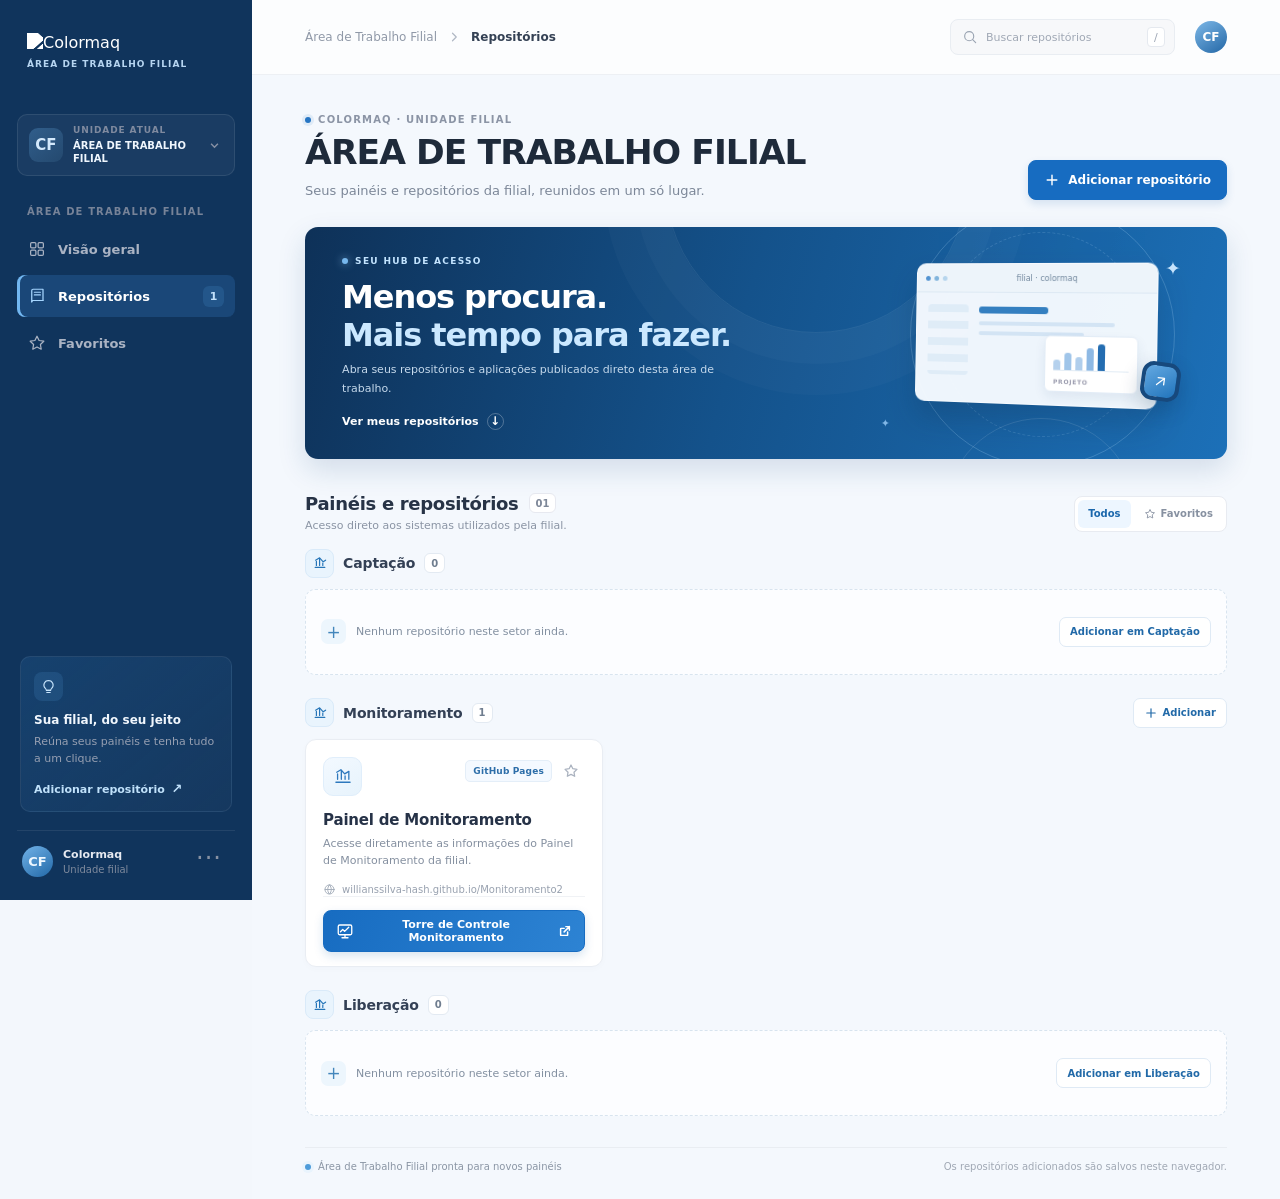
==== commit 5f9189b8: "Group repositories by workspace sector Co-authored-by: arena-agent <297053741+arena-agent@users.nore" ====
--- a/index.html
+++ b/index.html
@@ -140,7 +140,7 @@
               </div>
             </div>
 
-            <div class="repo-grid" id="repo-grid" aria-live="polite"></div>
+            <div class="sector-list" id="repo-grid" aria-live="polite" aria-label="Repositórios organizados por setor"></div>
             <div class="empty-state" id="empty-state" hidden>
               <div class="empty-icon" aria-hidden="true"><svg viewBox="0 0 24 24"><circle cx="10.8" cy="10.8" r="6.8"/><path d="m16 16 4.5 4.5"/></svg></div>
               <h3 id="empty-title">Nenhum repositório encontrado</h3>
@@ -171,6 +171,16 @@
           <span>Nome <b>*</b></span>
           <input id="repo-name" name="name" type="text" maxlength="50" placeholder="Ex.: Painel de vendas" required />
         </label>
+        <label class="form-field" for="repo-sector">
+          <span>Setor <b>*</b></span>
+          <select id="repo-sector" name="sector" required aria-describedby="sector-error">
+            <option value="" selected disabled>Selecione o setor</option>
+            <option value="Captação">Captação</option>
+            <option value="Monitoramento">Monitoramento</option>
+            <option value="Liberação">Liberação</option>
+          </select>
+          <small class="field-error" id="sector-error" role="alert"></small>
+        </label>
         <label class="form-field" for="repo-url">
           <span>Endereço do repositório ou painel <b>*</b></span>
           <input id="repo-url" name="url" type="text" inputmode="url" maxlength="500" placeholder="https://exemplo.github.io/projeto" required aria-describedby="url-help url-error" />
--- a/styles.css
+++ b/styles.css
@@ -18,9 +18,9 @@
 
 html { min-width: 320px; scroll-behavior: smooth; }
 body { margin: 0; min-height: 100vh; }
-button, input, textarea { font: inherit; }
+button, input, textarea, select { font: inherit; }
 button { cursor: pointer; }
-button:focus-visible, a:focus-visible, input:focus-visible, textarea:focus-visible {
+button:focus-visible, a:focus-visible, input:focus-visible, textarea:focus-visible, select:focus-visible {
   outline: 3px solid rgba(26, 110, 191, .33);
   outline-offset: 3px;
 }
@@ -59,7 +59,7 @@
   filter: brightness(0) invert(1);
 }
 .brand-copy { display: flex; flex-direction: column; line-height: 1.15; }
-.brand-copy small { color: #b6d5f1; font-size: 8px; font-weight: 720; letter-spacing: 1.05px; }
+.brand-copy small { color: #b6d5f1; font-size: 9px; font-weight: 720; letter-spacing: 1.05px; }
 
 .workspace-switcher {
   min-height: 61px;
@@ -80,14 +80,14 @@
   place-items: center;
   color: #d4e9fc;
   background: linear-gradient(140deg, #315e8b, #24496f);
-  font-size: 14px;
+  font-size: 15px;
   font-weight: 700;
 }
 .workspace-copy { min-width: 0; display: flex; flex: 1; flex-direction: column; gap: 4px; }
-.workspace-copy small { color: #7f8a9f; font-size: 8px; font-weight: 700; letter-spacing: .9px; }
-.workspace-copy strong { color: #eff6fd; font-size: 9px; font-weight: 680; line-height: 1.3; overflow-wrap: anywhere; }
+.workspace-copy small { color: #7f8a9f; font-size: 9px; font-weight: 700; letter-spacing: .9px; }
+.workspace-copy strong { color: #eff6fd; font-size: 10px; font-weight: 680; line-height: 1.3; overflow-wrap: anywhere; }
 .chevron { width: 17px; height: 17px; fill: none; stroke: #8791a4; stroke-width: 1.7; }
-.nav-label { margin: 0 10px 11px; color: #778398; font-size: 9px; font-weight: 750; letter-spacing: 1.13px; }
+.nav-label { margin: 0 10px 11px; color: #778398; font-size: 10px; font-weight: 750; letter-spacing: 1.13px; }
 .side-nav { display: flex; flex-direction: column; gap: 5px; }
 .nav-item {
   width: 100%;
@@ -102,7 +102,7 @@
   border-radius: 8px;
   text-align: left;
   text-decoration: none;
-  font-size: 12px;
+  font-size: 13px;
   font-weight: 560;
   transition: color .16s ease, background .16s ease;
 }
@@ -110,7 +110,7 @@
 .nav-item svg { width: 18px; height: 18px; fill: none; stroke: currentColor; stroke-width: 1.65; stroke-linecap: round; stroke-linejoin: round; }
 .nav-item.active { color: #fff; background: #1a4778; box-shadow: inset 3px 0 0 #72b7f1; }
 .nav-item.active svg { color: #a6d6ff; }
-.nav-count { margin-left: auto; min-width: 21px; height: 21px; display: grid; place-items: center; border-radius: 6px; color: #c1e0fb; background: rgba(75,155,218,.19); font-size: 10px; font-weight: 700; }
+.nav-count { margin-left: auto; min-width: 21px; height: 21px; display: grid; place-items: center; border-radius: 6px; color: #c1e0fb; background: rgba(75,155,218,.19); font-size: 11px; font-weight: 700; }
 
 .sidebar-bottom {
   margin: auto 3px 18px;
@@ -121,17 +121,17 @@
 }
 .sidebar-tip-icon { width: 29px; height: 29px; margin-bottom: 12px; display: grid; place-items: center; border-radius: 8px; color: #c6e3fb; background: rgba(76,151,213,.18); }
 .sidebar-tip-icon svg { width: 17px; height: 17px; fill: none; stroke: currentColor; stroke-width: 1.5; stroke-linecap: round; stroke-linejoin: round; }
-.sidebar-bottom strong { display: block; color: #f1f7fd; font-size: 11px; font-weight: 630; }
-.sidebar-bottom p { margin: 6px 0 11px; color: #969fb1; font-size: 10px; line-height: 1.55; }
-.sidebar-help { padding: 0; color: #c1e2fb; background: none; border: 0; font-size: 10px; font-weight: 650; }
-.sidebar-help span { padding-left: 3px; font-size: 12px; }
+.sidebar-bottom strong { display: block; color: #f1f7fd; font-size: 12px; font-weight: 630; }
+.sidebar-bottom p { margin: 6px 0 11px; color: #969fb1; font-size: 11px; line-height: 1.55; }
+.sidebar-help { padding: 0; color: #c1e2fb; background: none; border: 0; font-size: 11px; font-weight: 650; }
+.sidebar-help span { padding-left: 3px; font-size: 13px; }
 .sidebar-help:hover { color: #e1f1ff; }
 .sidebar-profile { min-height: 53px; display: flex; align-items: center; gap: 10px; padding: 10px 5px 2px; border-top: 1px solid rgba(255,255,255,.08); }
-.profile-avatar { width: 31px; height: 31px; display: grid; place-items: center; border-radius: 50%; color: #eef7ff; background: linear-gradient(145deg, #71b2e8, #2268a7); font-size: 12px; font-weight: 700; }
+.profile-avatar { width: 31px; height: 31px; display: grid; place-items: center; border-radius: 50%; color: #eef7ff; background: linear-gradient(145deg, #71b2e8, #2268a7); font-size: 13px; font-weight: 700; }
 .profile-copy { display: flex; flex: 1; flex-direction: column; gap: 3px; }
-.profile-copy strong { color: #e6e9f0; font-size: 10px; font-weight: 600; }
-.profile-copy small { color: #7f8a9d; font-size: 9px; }
-.profile-dots { margin: 0 8px 7px 0; color: #8892a3; font-size: 22px; letter-spacing: 1px; line-height: 10px; }
+.profile-copy strong { color: #e6e9f0; font-size: 11px; font-weight: 600; }
+.profile-copy small { color: #7f8a9d; font-size: 10px; }
+.profile-dots { margin: 0 8px 7px 0; color: #8892a3; font-size: 24px; letter-spacing: 1px; line-height: 10px; }
 
 .main-content { min-height: 100vh; margin-left: 252px; background: #f4f8fd; }
 .topbar {
@@ -143,7 +143,7 @@
   border-bottom: 1px solid #edf0f4;
   background: rgba(255,255,255,.76);
 }
-.breadcrumbs { display: flex; align-items: center; gap: 11px; color: #9099a8; font-size: 11px; }
+.breadcrumbs { display: flex; align-items: center; gap: 11px; color: #9099a8; font-size: 12px; }
 .breadcrumbs svg { width: 12px; height: 12px; fill: none; stroke: #b0b8c4; stroke-width: 1.6; stroke-linecap: round; stroke-linejoin: round; }
 .breadcrumbs strong { color: #344154; font-weight: 620; }
 .topbar-actions { display: flex; align-items: center; gap: 20px; }
@@ -161,19 +161,19 @@
 }
 .search-box:focus-within { border-color: #a7c8e5; box-shadow: 0 0 0 3px rgba(26,110,191,.08); }
 .search-box svg { width: 16px; height: 16px; flex: 0 0 auto; fill: none; stroke: #9aa4b2; stroke-width: 1.7; stroke-linecap: round; }
-.search-box input { width: 100%; min-width: 0; padding: 0; color: #273449; background: transparent; border: 0; outline: 0; font-size: 10px; }
+.search-box input { width: 100%; min-width: 0; padding: 0; color: #273449; background: transparent; border: 0; outline: 0; font-size: 11px; }
 .search-box input::placeholder { color: #a0a8b5; }
 .search-box input:focus-visible { outline: 0; }
-.search-box kbd { min-width: 18px; height: 20px; display: grid; place-items: center; color: #9da6b5; background: white; border: 1px solid #e5e9ef; border-radius: 4px; font-family: inherit; font-size: 10px; }
-.avatar-button { width: 32px; height: 32px; display: grid; place-items: center; color: #fff; background: linear-gradient(145deg, #7eb8e7, #2367a6); border: 0; border-radius: 50%; font-size: 11px; font-weight: 700; }
+.search-box kbd { min-width: 18px; height: 20px; display: grid; place-items: center; color: #9da6b5; background: white; border: 1px solid #e5e9ef; border-radius: 4px; font-family: inherit; font-size: 11px; }
+.avatar-button { width: 32px; height: 32px; display: grid; place-items: center; color: #fff; background: linear-gradient(145deg, #7eb8e7, #2367a6); border: 0; border-radius: 50%; font-size: 12px; font-weight: 700; }
 
 .page-content { width: min(100%, 1370px); margin: 0 auto; padding: 39px clamp(26px, 4.15vw, 61px) 25px; }
 .page-heading { display: flex; align-items: flex-end; justify-content: space-between; gap: 22px; margin-bottom: 27px; }
-.eyebrow { margin-bottom: 8px; display: flex; align-items: center; gap: 7px; color: #8b94a5; font-size: 9px; font-weight: 730; letter-spacing: 1.18px; }
+.eyebrow { margin-bottom: 8px; display: flex; align-items: center; gap: 7px; color: #8b94a5; font-size: 10px; font-weight: 730; letter-spacing: 1.18px; }
 .eyebrow-dot { width: 6px; height: 6px; border-radius: 50%; background: #2675c3; box-shadow: 0 0 0 3px rgba(38,117,195,.1); }
-h1 { margin: 0; color: #1e2a3a; font-size: clamp(27px, 2.45vw, 34px); font-weight: 700; letter-spacing: -.95px; line-height: 1.12; }
+h1 { margin: 0; color: #1e2a3a; font-size: clamp(30px, 2.7vw, 37px); font-weight: 700; letter-spacing: -.95px; line-height: 1.12; }
 .heading-period { color: #2675c3; }
-.page-subtitle { margin: 9px 0 0; color: #7c8798; font-size: 12px; line-height: 1.5; }
+.page-subtitle { margin: 9px 0 0; color: #7c8798; font-size: 13px; line-height: 1.5; }
 .primary-button, .secondary-button {
   min-height: 40px;
   padding: 0 15px;
@@ -182,7 +182,7 @@
   justify-content: center;
   gap: 8px;
   border-radius: 8px;
-  font-size: 11px;
+  font-size: 12px;
   font-weight: 640;
   white-space: nowrap;
   transition: transform .16s ease, background .16s ease, box-shadow .16s ease;
@@ -209,13 +209,13 @@
 .welcome-banner::before { width: 300px; height: 300px; top: -196px; left: 39%; border: 1px solid rgba(255,255,255,.075); box-shadow: 0 0 0 31px rgba(255,255,255,.025), 0 0 0 62px rgba(255,255,255,.021); }
 .welcome-banner::after { width: 190px; height: 190px; right: 90px; bottom: -151px; border: 1px solid rgba(255,255,255,.11); }
 .banner-copy { position: relative; z-index: 2; max-width: 470px; }
-.banner-kicker { display: flex; align-items: center; gap: 7px; color: #c3e4ff; font-size: 8px; font-weight: 720; letter-spacing: 1.3px; }
+.banner-kicker { display: flex; align-items: center; gap: 7px; color: #c3e4ff; font-size: 9px; font-weight: 720; letter-spacing: 1.3px; }
 .pulse-dot { width: 6px; height: 6px; position: relative; border-radius: 50%; background: #77b7ed; box-shadow: 0 0 9px rgba(161,213,255,.65); }
-.banner-copy h2 { margin: 12px 0 7px; color: #fff; font-size: clamp(23px, 2.25vw, 30px); font-weight: 620; letter-spacing: -1.1px; line-height: 1.19; }
+.banner-copy h2 { margin: 12px 0 7px; color: #fff; font-size: clamp(25px, 2.5vw, 33px); font-weight: 620; letter-spacing: -1.1px; line-height: 1.19; }
 .banner-copy h2 span { color: #cbe8ff; }
-.banner-copy p { max-width: 390px; margin: 0; color: #c5d9ec; font-size: 10px; line-height: 1.65; }
-.banner-link { margin-top: 15px; display: inline-flex; align-items: center; gap: 8px; color: #fff; font-size: 10px; font-weight: 620; text-decoration: none; }
-.banner-link span { width: 17px; height: 17px; display: grid; place-items: center; border: 1px solid rgba(255,255,255,.27); border-radius: 50%; font-size: 11px; transition: transform .16s ease; }
+.banner-copy p { max-width: 390px; margin: 0; color: #c5d9ec; font-size: 11px; line-height: 1.65; }
+.banner-link { margin-top: 15px; display: inline-flex; align-items: center; gap: 8px; color: #fff; font-size: 11px; font-weight: 620; text-decoration: none; }
+.banner-link span { width: 17px; height: 17px; display: grid; place-items: center; border: 1px solid rgba(255,255,255,.27); border-radius: 50%; font-size: 12px; transition: transform .16s ease; }
 .banner-link:hover span { transform: translateY(2px); }
 .banner-art { width: 44%; height: 100%; position: absolute; top: 0; right: 0; }
 .art-orbit { position: absolute; border: 1px solid rgba(188,225,255,.22); border-radius: 50%; }
@@ -225,7 +225,7 @@
 .art-window-top { height: 29px; padding: 0 9px; display: flex; align-items: center; gap: 4px; background: #edf4fa; border-bottom: 1px solid #dce8f3; }
 .art-window-top i { width: 5px; height: 5px; border-radius: 50%; background: #8199b0; }
 .art-window-top i:first-child { background: #5293d1; }.art-window-top i:nth-child(2) { background: #81b4dc; }.art-window-top i:nth-child(3) { background: #b6d5ed; }
-.art-window-top span { margin-left: auto; margin-right: auto; color: #71879d; font-size: 7px; }
+.art-window-top span { margin-left: auto; margin-right: auto; color: #71879d; font-size: 8px; }
 .art-window-body { height: calc(100% - 29px); display: grid; grid-template-columns: 43px 1fr; padding: 12px 12px 10px; gap: 11px; }
 .art-side-line { height: 72px; border-radius: 4px; background: linear-gradient(#d9e8f6 8px, transparent 8px) 0 0 / 100% 17px repeat-y; opacity: .72; }
 .art-main-lines { padding-top: 2px; display: flex; flex-direction: column; gap: 6px; }
@@ -233,25 +233,39 @@
 .art-main-lines b:first-child { width: 43%; height: 7px; margin-bottom: 2px; background: #347fc0; }
 .art-main-lines b:last-child { width: 65%; }
 .art-mini-card { width: 92px; height: 56px; position: absolute; right: 17px; bottom: 13px; padding: 6px 8px; display: flex; flex-direction: column; justify-content: space-between; border: 1px solid #e2ecf6; border-radius: 6px; background: white; box-shadow: 0 5px 12px rgba(26,70,111,.08); }
-.art-mini-card small { color: #9b9cae; font-size: 5px; font-weight: 700; letter-spacing: .7px; }
+.art-mini-card small { color: #9b9cae; font-size: 6px; font-weight: 700; letter-spacing: .7px; }
 .art-chart { height: 28px; display: flex; align-items: flex-end; gap: 4px; border-bottom: 1px solid #e2ecf5; }
 .art-chart i { width: 7px; border-radius: 3px 3px 0 0; background: #7caee0; }
 .art-chart i:nth-child(1) { height: 10px; opacity: .57; }.art-chart i:nth-child(2) { height: 17px; opacity: .72; }.art-chart i:nth-child(3) { height: 13px; opacity: .6; }.art-chart i:nth-child(4) { height: 22px; opacity: .86; }.art-chart i:nth-child(5) { height: 26px; background: #246db1; }
 .art-floating-icon { width: 39px; height: 39px; position: absolute; top: 135px; right: 47px; display: grid; place-items: center; color: #fff; background: linear-gradient(145deg, #64a9e2, #2174bb); border: 4px solid #17497d; border-radius: 12px; box-shadow: 0 8px 20px rgba(11,45,79,.24); transform: rotate(8deg); }
 .art-floating-icon svg { width: 17px; height: 17px; fill: none; stroke: currentColor; stroke-width: 1.8; stroke-linecap: round; stroke-linejoin: round; }
-.art-spark { position: absolute; color: #c6e3fc; font-size: 17px; }.spark-one { top: 30px; right: 46px; }.spark-two { right: 337px; bottom: 29px; font-size: 10px; color: #80b6e6; }
+.art-spark { position: absolute; color: #c6e3fc; font-size: 19px; }.spark-one { top: 30px; right: 46px; }.spark-two { right: 337px; bottom: 29px; font-size: 11px; color: #80b6e6; }
 
 .repository-section { margin-top: 34px; }
 .section-heading { margin-bottom: 17px; display: flex; align-items: flex-end; justify-content: space-between; gap: 15px; }
 .section-title-row { display: flex; align-items: center; gap: 10px; }
-.section-heading h2 { margin: 0; color: #273346; font-size: 16px; font-weight: 680; letter-spacing: -.3px; }
-.section-count { min-width: 22px; height: 20px; padding: 0 6px; display: grid; place-items: center; border: 1px solid #e7e9f0; border-radius: 6px; color: #7d8798; background: white; font-size: 9px; font-weight: 700; }
-.section-heading p { margin: 5px 0 0; color: #8a94a4; font-size: 10px; }
+.section-heading h2 { margin: 0; color: #273346; font-size: 18px; font-weight: 680; letter-spacing: -.3px; }
+.section-count { min-width: 22px; height: 20px; padding: 0 6px; display: grid; place-items: center; border: 1px solid #e7e9f0; border-radius: 6px; color: #7d8798; background: white; font-size: 10px; font-weight: 700; }
+.section-heading p { margin: 5px 0 0; color: #8a94a4; font-size: 11px; }
 .view-controls { padding: 3px; display: flex; gap: 3px; border: 1px solid #e8ebf1; border-radius: 8px; background: #fff; }
-.filter-button { height: 28px; padding: 0 10px; display: inline-flex; align-items: center; justify-content: center; gap: 5px; color: #8791a1; background: transparent; border: 0; border-radius: 6px; font-size: 9px; font-weight: 600; transition: color .15s ease, background .15s ease; }
+.filter-button { height: 28px; padding: 0 10px; display: inline-flex; align-items: center; justify-content: center; gap: 5px; color: #8791a1; background: transparent; border: 0; border-radius: 6px; font-size: 10px; font-weight: 600; transition: color .15s ease, background .15s ease; }
 .filter-button:hover { color: #4a5668; }
 .filter-button.active { color: #1b67ac; background: #edf6ff; }
 .filter-button svg { width: 12px; height: 12px; fill: none; stroke: currentColor; stroke-width: 1.45; stroke-linejoin: round; }
+.sector-list { display: flex; flex-direction: column; gap: 23px; }
+.sector-group { min-width: 0; }
+.sector-heading { margin-bottom: 11px; display: flex; align-items: center; justify-content: space-between; gap: 12px; }
+.sector-heading-title { min-width: 0; display: flex; align-items: center; gap: 9px; }
+.sector-marker { width: 29px; height: 29px; display: grid; flex: 0 0 auto; place-items: center; color: #2675b8; background: #e9f4fd; border: 1px solid #d9eaf9; border-radius: 8px; }
+.sector-marker svg { width: 16px; height: 16px; fill: none; stroke: currentColor; stroke-width: 1.5; stroke-linecap: round; stroke-linejoin: round; }
+.sector-heading h3 { margin: 0; color: #334055; font-size: 14px; font-weight: 680; letter-spacing: -.15px; }
+.sector-count { min-width: 21px; height: 20px; padding: 0 6px; display: grid; place-items: center; color: #6f7d8f; background: #fff; border: 1px solid #e3eaf2; border-radius: 6px; font-size: 10px; font-weight: 700; }
+.sector-add-button { min-height: 30px; padding: 0 10px; display: inline-flex; align-items: center; justify-content: center; gap: 5px; color: #2169a8; background: #fff; border: 1px solid #dfeaf5; border-radius: 7px; font-size: 10px; font-weight: 650; transition: color .15s ease, background .15s ease, border-color .15s ease; }
+.sector-add-button:hover { color: #fff; background: #176cc1; border-color: #176cc1; }
+.sector-add-button svg { width: 14px; height: 14px; fill: none; stroke: currentColor; stroke-width: 1.7; stroke-linecap: round; }
+.sector-empty { min-height: 86px; padding: 13px 15px; display: flex; align-items: center; gap: 10px; color: #8390a1; background: rgba(255,255,255,.68); border: 1px dashed #d8e4ef; border-radius: 10px; font-size: 11px; }
+.sector-empty-icon { width: 25px; height: 25px; display: grid; flex: 0 0 auto; place-items: center; color: #4386bc; background: #edf6fd; border-radius: 7px; font-size: 17px; font-weight: 450; }
+.sector-empty .sector-add-button { margin-left: auto; flex: 0 0 auto; }
 .repo-grid { display: grid; grid-template-columns: repeat(3, minmax(0, 1fr)); gap: 14px; }
 .repo-card {
   min-width: 0;
@@ -285,26 +299,26 @@
 .repo-icon[data-tone="navy"] { color: #285c8f; border-color: #e0eaf4; background: linear-gradient(145deg, #f2f7fc, #e6eff7); }
 .repo-icon[data-tone="green"], .repo-icon[data-tone="orange"] { color: #246db5; border-color: #e4eef8; background: linear-gradient(145deg, #f2f8ff, #e6f1fb); }
 .repo-card-actions { display: flex; align-items: center; gap: 2px; }
-.repo-type { padding: 5px 7px; border: 1px solid #e4eef8; border-radius: 5px; color: #2d6ea9; background: #f4f9ff; font-size: 8px; font-weight: 700; letter-spacing: .17px; }
+.repo-type { padding: 5px 7px; border: 1px solid #e4eef8; border-radius: 5px; color: #2d6ea9; background: #f4f9ff; font-size: 9px; font-weight: 700; letter-spacing: .17px; }
 .favorite-button { width: 28px; height: 28px; margin-left: 3px; display: grid; place-items: center; color: #aab2bf; background: transparent; border: 0; border-radius: 6px; transition: background .14s ease, color .14s ease, transform .14s ease; }
 .favorite-button:hover { color: #2675b8; background: #eef7ff; }
 .favorite-button svg { width: 16px; height: 16px; fill: none; stroke: currentColor; stroke-width: 1.55; stroke-linejoin: round; }
 .favorite-button.is-favorite { color: #176cc1; }
 .favorite-button.is-favorite svg { fill: #bbdaf5; }
-.repo-card h3 { overflow: hidden; margin: 15px 0 6px; color: #263247; font-size: 14px; font-weight: 670; letter-spacing: -.2px; text-overflow: ellipsis; white-space: nowrap; }
-.repo-description { min-height: 30px; margin: 0; display: -webkit-box; overflow: hidden; color: #8590a0; font-size: 10px; line-height: 1.55; -webkit-box-orient: vertical; -webkit-line-clamp: 2; }
-.repo-link-host { min-width: 0; margin-top: 14px; display: flex; align-items: center; gap: 6px; color: #98a1af; font-size: 9px; }
+.repo-card h3 { overflow: hidden; margin: 15px 0 6px; color: #263247; font-size: 15px; font-weight: 670; letter-spacing: -.2px; text-overflow: ellipsis; white-space: nowrap; }
+.repo-description { min-height: 30px; margin: 0; display: -webkit-box; overflow: hidden; color: #8590a0; font-size: 11px; line-height: 1.55; -webkit-box-orient: vertical; -webkit-line-clamp: 2; }
+.repo-link-host { min-width: 0; margin-top: 14px; display: flex; align-items: center; gap: 6px; color: #98a1af; font-size: 10px; }
 .repo-link-host svg { width: 13px; height: 13px; flex: 0 0 auto; fill: none; stroke: #a6afbc; stroke-width: 1.5; stroke-linecap: round; stroke-linejoin: round; }
 .repo-link-host span { overflow: hidden; text-overflow: ellipsis; white-space: nowrap; }
 .repo-card-bottom { margin-top: auto; padding-top: 13px; display: flex; align-items: center; justify-content: space-between; gap: 8px; border-top: 1px solid #f0f2f5; }
-.repo-source { display: flex; align-items: center; gap: 6px; color: #929baa; font-size: 9px; }
+.repo-source { display: flex; align-items: center; gap: 6px; color: #929baa; font-size: 10px; }
 .source-dot { width: 6px; height: 6px; border-radius: 50%; background: #7aa7e6; box-shadow: 0 0 0 3px #eff5ff; }
 .source-dot[data-source="github"] { background: #327ab9; box-shadow: 0 0 0 3px #edf6ff; }
 .source-dot[data-source="site"] { background: #5da0dc; box-shadow: 0 0 0 3px #edf6ff; }
-.open-repo-button { min-height: 29px; padding: 0 9px; display: inline-flex; align-items: center; gap: 6px; color: #185f9f; background: #eff7ff; border: 1px solid #dbeaf8; border-radius: 6px; text-decoration: none; font-size: 9px; font-weight: 680; white-space: nowrap; transition: color .15s ease, background .15s ease, border .15s ease; }
+.open-repo-button { min-height: 29px; padding: 0 9px; display: inline-flex; align-items: center; gap: 6px; color: #185f9f; background: #eff7ff; border: 1px solid #dbeaf8; border-radius: 6px; text-decoration: none; font-size: 10px; font-weight: 680; white-space: nowrap; transition: color .15s ease, background .15s ease, border .15s ease; }
 .open-repo-button:hover { color: #fff; background: #176cc1; border-color: #176cc1; }
 .open-repo-button svg { width: 12px; height: 12px; flex: 0 0 auto; fill: none; stroke: currentColor; stroke-width: 1.7; stroke-linecap: round; stroke-linejoin: round; }
-.monitoramento-card-bottom .repo-source { display: none; }
+.repo-access-bottom .repo-source { display: none; }
 .open-repo-button.primary-access-button {
   width: 100%;
   min-height: 39px;
@@ -315,23 +329,25 @@
   border-color: #176cc1;
   border-radius: 8px;
   box-shadow: 0 4px 10px rgba(20,92,164,.17);
-  font-size: 10px;
+  font-size: 11px;
   line-height: 1.2;
   white-space: normal;
 }
 .open-repo-button.primary-access-button:hover { background: linear-gradient(110deg, #10579d, #176cc1); border-color: #10579d; box-shadow: 0 6px 14px rgba(20,92,164,.25); }
-.open-repo-button.primary-access-button svg { width: 14px; height: 14px; }
+.open-repo-button.primary-access-button .access-context-icon { width: 18px; height: 18px; flex: 0 0 auto; stroke-width: 1.75; }
+.open-repo-button.primary-access-button .external-link-icon { width: 14px; height: 14px; flex: 0 0 auto; }
+.access-button-label { min-width: 0; overflow-wrap: anywhere; text-align: center; }
 
 .empty-state { min-height: 220px; padding: 34px 20px; display: flex; flex-direction: column; align-items: center; justify-content: center; text-align: center; border: 1px dashed #dfe4ed; border-radius: 11px; background: rgba(255,255,255,.62); }
 .empty-state[hidden] { display: none; }
 .empty-icon { width: 38px; height: 38px; display: grid; place-items: center; color: #2b75b8; background: #edf6ff; border-radius: 11px; }
 .empty-icon svg { width: 19px; height: 19px; fill: none; stroke: currentColor; stroke-width: 1.6; stroke-linecap: round; }
-.empty-state h3 { margin: 13px 0 5px; color: #334055; font-size: 13px; }
-.empty-state p { max-width: 320px; margin: 0; color: #8a94a3; font-size: 10px; line-height: 1.55; }
-.text-button { margin-top: 12px; padding: 5px; color: #1b67a8; background: none; border: 0; font-size: 10px; font-weight: 650; }
+.empty-state h3 { margin: 13px 0 5px; color: #334055; font-size: 14px; }
+.empty-state p { max-width: 320px; margin: 0; color: #8a94a3; font-size: 11px; line-height: 1.55; }
+.text-button { margin-top: 12px; padding: 5px; color: #1b67a8; background: none; border: 0; font-size: 11px; font-weight: 650; }
 .text-button:hover { color: #155588; }
 
-.page-footer { margin-top: 31px; padding: 13px 0 2px; display: flex; align-items: center; justify-content: space-between; gap: 16px; border-top: 1px solid #e9edf2; color: #a0a8b4; font-size: 9px; }
+.page-footer { margin-top: 31px; padding: 13px 0 2px; display: flex; align-items: center; justify-content: space-between; gap: 16px; border-top: 1px solid #e9edf2; color: #a0a8b4; font-size: 10px; }
 .page-footer > span:first-child { display: flex; align-items: center; gap: 7px; color: #8a95a4; }
 .footer-dot { width: 6px; height: 6px; border-radius: 50%; background: #4e9cda; box-shadow: 0 0 0 3px #e9f4fd; }
 
@@ -353,28 +369,29 @@
 .dialog-header { display: flex; align-items: center; justify-content: space-between; }
 .dialog-icon { width: 40px; height: 40px; display: grid; place-items: center; color: #206fb3; background: #edf6ff; border-radius: 11px; }
 .dialog-icon svg { width: 21px; height: 21px; fill: none; stroke: currentColor; stroke-width: 1.5; stroke-linecap: round; stroke-linejoin: round; }
-.dialog-close { width: 30px; height: 30px; display: grid; place-items: center; color: #858e9d; background: transparent; border: 0; border-radius: 7px; font-size: 23px; line-height: 1; }
+.dialog-close { width: 30px; height: 30px; display: grid; place-items: center; color: #858e9d; background: transparent; border: 0; border-radius: 7px; font-size: 25px; line-height: 1; }
 .dialog-close:hover { color: #3d485a; background: #f2f4f7; }
-.dialog-eyebrow { margin: 19px 0 5px; color: #2a73b5; font-size: 8px; font-weight: 750; letter-spacing: 1.25px; }
-.repo-dialog h2 { margin: 0; color: #202c3e; font-size: 21px; font-weight: 700; letter-spacing: -.55px; }
-.dialog-description { margin: 7px 0 22px; color: #8791a0; font-size: 10px; line-height: 1.55; }
+.dialog-eyebrow { margin: 19px 0 5px; color: #2a73b5; font-size: 9px; font-weight: 750; letter-spacing: 1.25px; }
+.repo-dialog h2 { margin: 0; color: #202c3e; font-size: 23px; font-weight: 700; letter-spacing: -.55px; }
+.dialog-description { margin: 7px 0 22px; color: #8791a0; font-size: 11px; line-height: 1.55; }
 .form-field { margin-top: 14px; display: flex; flex-direction: column; gap: 7px; }
-.form-field > span { display: flex; align-items: center; gap: 3px; color: #465265; font-size: 10px; font-weight: 650; }
+.form-field > span { display: flex; align-items: center; gap: 3px; color: #465265; font-size: 11px; font-weight: 650; }
 .form-field > span b { color: #d27575; font-weight: 650; }
-.form-field > span small { margin-left: auto; color: #a0a8b4; font-size: 8px; font-weight: 700; letter-spacing: .5px; }
-.form-field input, .form-field textarea { width: 100%; padding: 10px 11px; color: #283548; background: #fff; border: 1px solid #e2e7ee; border-radius: 7px; outline: none; font-size: 10px; transition: border-color .15s ease, box-shadow .15s ease; }
-.form-field input { height: 38px; }
+.form-field > span small { margin-left: auto; color: #a0a8b4; font-size: 9px; font-weight: 700; letter-spacing: .5px; }
+.form-field input, .form-field textarea, .form-field select { width: 100%; padding: 10px 11px; color: #283548; background-color: #fff; border: 1px solid #e2e7ee; border-radius: 7px; outline: none; font-size: 11px; transition: border-color .15s ease, box-shadow .15s ease; }
+.form-field input, .form-field select { height: 38px; }
+.form-field select { padding-top: 0; padding-bottom: 0; }
 .form-field textarea { min-height: 74px; resize: vertical; line-height: 1.5; }
-.form-field input:focus, .form-field textarea:focus { border-color: #8abde8; box-shadow: 0 0 0 3px rgba(26,110,191,.1); }
-.form-field input[aria-invalid="true"] { border-color: #d98181; box-shadow: 0 0 0 3px rgba(217,129,129,.1); }
+.form-field input:focus, .form-field textarea:focus, .form-field select:focus { border-color: #8abde8; box-shadow: 0 0 0 3px rgba(26,110,191,.1); }
+.form-field input[aria-invalid="true"], .form-field select[aria-invalid="true"] { border-color: #d98181; box-shadow: 0 0 0 3px rgba(217,129,129,.1); }
 .form-field input::placeholder, .form-field textarea::placeholder { color: #b0b8c4; }
-.form-field > small { color: #9aa3b0; font-size: 9px; line-height: 1.45; }
+.form-field > small { color: #9aa3b0; font-size: 10px; line-height: 1.45; }
 .form-field > small.field-error { display: none; color: #c45555; }
 .form-field > small.field-error.visible { display: block; }
 .dialog-actions { margin-top: 22px; padding-top: 17px; display: flex; justify-content: flex-end; gap: 8px; border-top: 1px solid #edf0f4; }
-.dialog-actions .primary-button, .dialog-actions .secondary-button { min-height: 37px; font-size: 10px; }
-
-.toast { position: fixed; right: 24px; bottom: 22px; z-index: 30; max-width: min(360px, calc(100vw - 32px)); padding: 12px 16px; color: white; background: #202a3a; border: 1px solid rgba(255,255,255,.08); border-radius: 9px; box-shadow: 0 10px 30px rgba(20,29,48,.2); font-size: 11px; opacity: 0; pointer-events: none; transform: translateY(7px); transition: opacity .2s ease, transform .2s ease; }
+.dialog-actions .primary-button, .dialog-actions .secondary-button { min-height: 37px; font-size: 11px; }
+
+.toast { position: fixed; right: 24px; bottom: 22px; z-index: 30; max-width: min(360px, calc(100vw - 32px)); padding: 12px 16px; color: white; background: #202a3a; border: 1px solid rgba(255,255,255,.08); border-radius: 9px; box-shadow: 0 10px 30px rgba(20,29,48,.2); font-size: 12px; opacity: 0; pointer-events: none; transform: translateY(7px); transition: opacity .2s ease, transform .2s ease; }
 .toast.visible { opacity: 1; transform: translateY(0); }
 
 @media (min-width: 1550px) {
@@ -399,7 +416,7 @@
   .nav-item { width: 46px; min-height: 44px; padding: 0; justify-content: center; position: relative; }
   .nav-item.active { box-shadow: inset 3px 0 0 #72b7f1; }
   .nav-item svg { width: 19px; height: 19px; }
-  .nav-count { position: absolute; top: 2px; right: 1px; min-width: 15px; height: 15px; padding: 0 3px; border: 2px solid var(--sidebar); font-size: 8px; }
+  .nav-count { position: absolute; top: 2px; right: 1px; min-width: 15px; height: 15px; padding: 0 3px; border: 2px solid var(--sidebar); font-size: 9px; }
   .sidebar-profile { width: 100%; margin-top: auto; justify-content: center; padding: 14px 0 0; }
   .main-content { margin-left: 72px; }
   .topbar { min-height: 67px; }
@@ -422,24 +439,24 @@
   .nav-item { width: 42px; }
   .main-content { margin-left: 58px; }
   .topbar { min-height: 60px; padding: 0 17px; }
-  .breadcrumbs { gap: 6px; font-size: 9px; }
+  .breadcrumbs { gap: 6px; font-size: 10px; }
   .breadcrumbs span { display: none; }
   .breadcrumbs svg { width: 10px; }
   .topbar-actions { gap: 9px; }
   .search-box { width: clamp(145px, 43vw, 210px); height: 33px; padding-left: 8px; }
   .search-box kbd { display: none; }
-  .search-box input { font-size: 9px; }
+  .search-box input { font-size: 10px; }
   .avatar-button { width: 29px; height: 29px; }
   .page-content { padding: 26px 17px 20px; }
   .page-heading { align-items: flex-start; flex-direction: column; gap: 16px; margin-bottom: 20px; }
   .page-heading .primary-button { min-height: 36px; }
-  .eyebrow { font-size: 8px; }
-  h1 { font-size: 28px; }
-  .page-subtitle { max-width: 290px; font-size: 10px; }
+  .eyebrow { font-size: 9px; }
+  h1 { font-size: 31px; }
+  .page-subtitle { max-width: 290px; font-size: 11px; }
   .welcome-banner { min-height: 195px; padding: 22px 19px; }
   .banner-copy { max-width: 72%; }
-  .banner-copy h2 { font-size: 22px; }
-  .banner-copy p { max-width: 260px; font-size: 9px; }
+  .banner-copy h2 { font-size: 24px; }
+  .banner-copy p { max-width: 260px; font-size: 10px; }
   .banner-art { width: 38%; opacity: .7; }
   .art-window { width: 160px; height: 113px; top: 54px; right: -45px; }
   .art-window-top { height: 23px; }
@@ -453,12 +470,15 @@
   .art-spark.spark-two { display: none; }
   .repository-section { margin-top: 26px; }
   .section-heading { align-items: flex-start; flex-direction: column; gap: 12px; margin-bottom: 13px; }
-  .section-heading h2 { font-size: 14px; }
-  .section-heading p { font-size: 9px; }
+  .section-heading h2 { font-size: 15px; }
+  .section-heading p { font-size: 10px; }
   .view-controls { align-self: flex-start; }
+  .sector-heading h3 { font-size: 13px; }
+  .sector-empty { flex-wrap: wrap; }
+  .sector-empty .sector-add-button { margin-left: 35px; }
   .repo-grid { grid-template-columns: 1fr; gap: 10px; }
   .repo-card { min-height: 210px; padding: 15px; }
-  .page-footer { align-items: flex-start; flex-direction: column; gap: 8px; font-size: 8px; }
+  .page-footer { align-items: flex-start; flex-direction: column; gap: 8px; font-size: 9px; }
   .repo-dialog { padding: 20px 19px 18px; }
 }
 @media (max-width: 380px) {
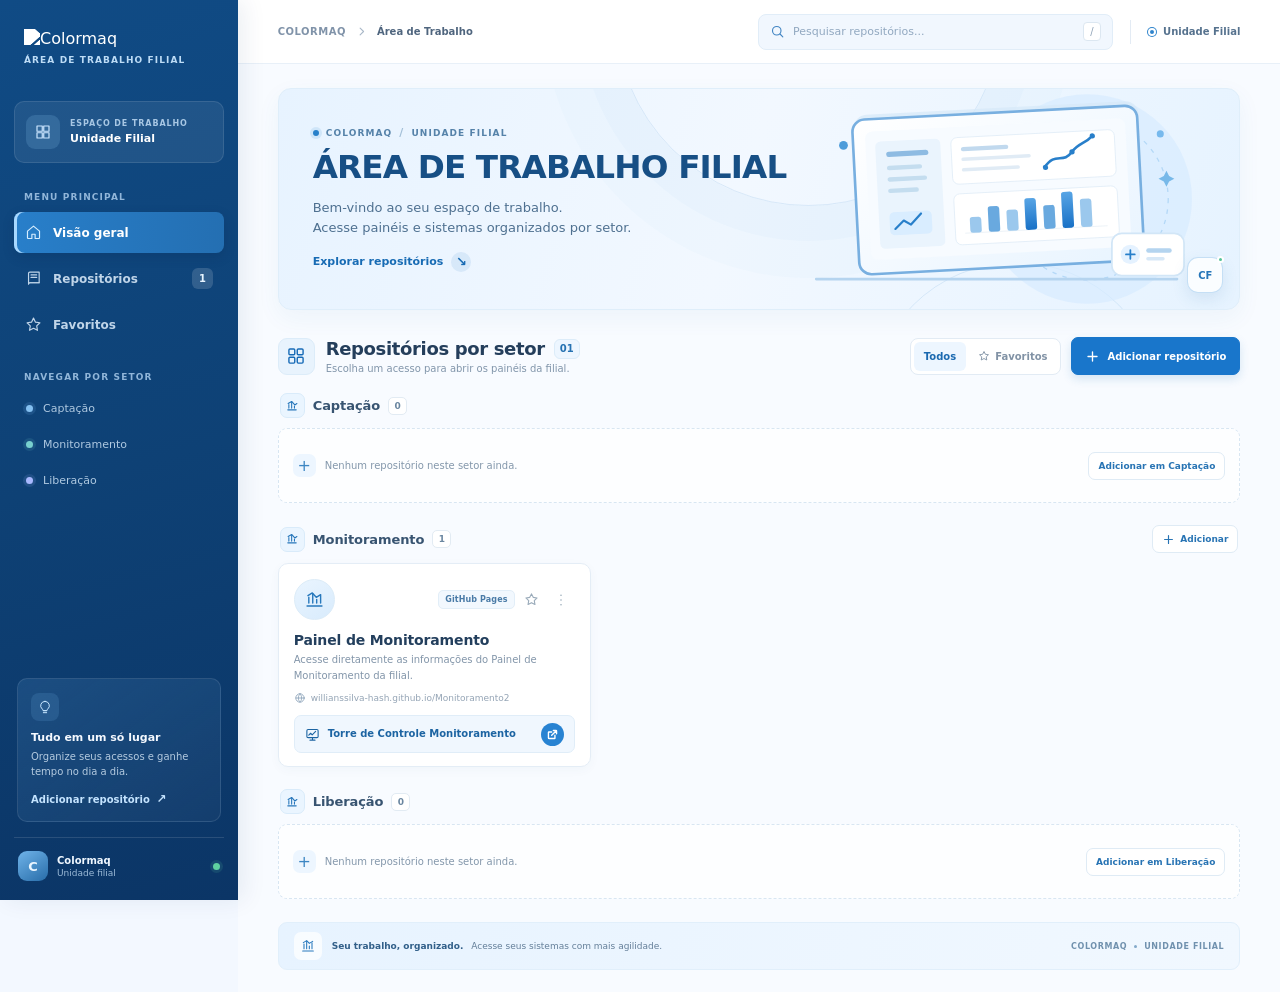
==== commit f8a8c5f6: "Redesign workspace and add repository management Co-authored-by: arena-agent <297053741+arena-agent@" ====
--- a/index.html
+++ b/index.html
@@ -3,10 +3,10 @@
   <head>
     <meta charset="UTF-8" />
     <meta name="viewport" content="width=device-width, initial-scale=1.0" />
-    <meta name="theme-color" content="#eef5fd" />
+    <meta name="theme-color" content="#f3f8ff" />
     <meta
       name="description"
-      content="Área de Trabalho Filial Colormaq: acesse o Painel de Monitoramento e seus demais repositórios em um só lugar."
+      content="Área de Trabalho Filial Colormaq: acesse e organize os painéis e repositórios da filial."
     />
     <title>Área de Trabalho Filial · Colormaq</title>
     <link rel="stylesheet" href="./styles.css" />
@@ -15,7 +15,7 @@
   <body>
     <div class="app-shell">
       <aside class="sidebar" aria-label="Navegação principal">
-        <a class="brand" href="#inicio" aria-label="Colormaq — Área de Trabalho Filial, início">
+        <a class="brand" href="#inicio" aria-label="Colormaq — Área de Trabalho Filial">
           <img
             class="brand-logo"
             src="https://colormaq.vtexassets.com/assets/vtex.file-manager-graphql/images/489e43ad-014d-4513-bf71-06aeca05fa86___0ba9e527781bb1d4317a2897013f8bd1.png"
@@ -25,24 +25,18 @@
           <span class="brand-copy"><small>ÁREA DE TRABALHO FILIAL</small></span>
         </a>
 
-        <div class="workspace-switcher">
-          <span class="workspace-avatar" aria-hidden="true">CF</span>
-          <span class="workspace-copy">
-            <small>UNIDADE ATUAL</small>
-            <strong>ÁREA DE TRABALHO FILIAL</strong>
-          </span>
-          <svg class="chevron" viewBox="0 0 20 20" aria-hidden="true">
-            <path d="m6 8 4 4 4-4" />
-          </svg>
-        </div>
-
-        <p class="nav-label">ÁREA DE TRABALHO FILIAL</p>
+        <div class="sidebar-workspace">
+          <span class="workspace-mark" aria-hidden="true"><svg viewBox="0 0 24 24"><path d="M4 4h7v7H4zM13 4h7v7h-7zM4 13h7v7H4zM13 13h7v7h-7z"/></svg></span>
+          <span><small>ESPAÇO DE TRABALHO</small><strong>Unidade Filial</strong></span>
+        </div>
+
+        <p class="nav-label">MENU PRINCIPAL</p>
         <nav class="side-nav">
-          <a class="nav-item" href="#inicio" aria-label="Visão geral">
-            <svg viewBox="0 0 24 24" aria-hidden="true"><rect x="3.5" y="3.5" width="7" height="7" rx="1.5"/><rect x="13.5" y="3.5" width="7" height="7" rx="1.5"/><rect x="3.5" y="13.5" width="7" height="7" rx="1.5"/><rect x="13.5" y="13.5" width="7" height="7" rx="1.5"/></svg>
+          <a class="nav-item active" href="#inicio" aria-current="page">
+            <svg viewBox="0 0 24 24" aria-hidden="true"><path d="m3.5 10 8.5-7 8.5 7v9.5a1 1 0 0 1-1 1h-5.2v-6h-4.6v6H4.5a1 1 0 0 1-1-1V10Z"/></svg>
             <span>Visão geral</span>
           </a>
-          <a class="nav-item active" href="#repositorios" aria-current="page" aria-label="Repositórios">
+          <a class="nav-item" href="#repositorios">
             <svg viewBox="0 0 24 24" aria-hidden="true"><path d="M5 4.75A1.75 1.75 0 0 1 6.75 3H20v15H6.75A1.75 1.75 0 0 0 5 19.75v-15Z"/><path d="M5 19.75A1.75 1.75 0 0 1 6.75 18H20M8.5 7h8M8.5 10.5h8"/></svg>
             <span>Repositórios</span>
             <span class="nav-count" id="sidebar-count">1</span>
@@ -53,89 +47,136 @@
           </button>
         </nav>
 
-        <div class="sidebar-bottom">
+        <p class="nav-label sector-nav-label">NAVEGAR POR SETOR</p>
+        <nav class="sector-nav" aria-label="Navegar pelos setores">
+          <a href="#sector-title-0"><i class="sector-dot capture"></i><span>Captação</span></a>
+          <a href="#sector-title-1"><i class="sector-dot monitor"></i><span>Monitoramento</span></a>
+          <a href="#sector-title-2"><i class="sector-dot release"></i><span>Liberação</span></a>
+        </nav>
+
+        <div class="sidebar-spacer"></div>
+        <div class="sidebar-tip">
           <div class="sidebar-tip-icon" aria-hidden="true">
             <svg viewBox="0 0 24 24"><path d="M12 3.5a6.5 6.5 0 0 0-4.2 11.46c.84.72 1.2 1.5 1.2 2.54h6c0-1.04.36-1.82 1.2-2.54A6.5 6.5 0 0 0 12 3.5Z"/><path d="M9.5 20.5h5M10 17.5h4"/></svg>
           </div>
-          <strong>Sua filial, do seu jeito</strong>
-          <p>Reúna seus painéis e tenha tudo a um clique.</p>
+          <strong>Tudo em um só lugar</strong>
+          <p>Organize seus acessos e ganhe tempo no dia a dia.</p>
           <button type="button" class="sidebar-help" id="sidebar-add">Adicionar repositório <span aria-hidden="true">↗</span></button>
         </div>
 
         <div class="sidebar-profile">
-          <div class="profile-avatar" aria-hidden="true">CF</div>
+          <div class="profile-avatar" aria-hidden="true">C</div>
           <div class="profile-copy"><strong>Colormaq</strong><small>Unidade filial</small></div>
-          <span class="profile-dots" aria-hidden="true">···</span>
+          <span class="profile-status" aria-label="Área de trabalho ativa"></span>
         </div>
       </aside>
 
       <main class="main-content" id="inicio">
         <header class="topbar">
           <div class="breadcrumbs" aria-label="Localização">
-            <span>Área de Trabalho Filial</span>
+            <span>COLORMAQ</span>
             <svg viewBox="0 0 16 16" aria-hidden="true"><path d="m6 3 5 5-5 5" /></svg>
-            <strong>Repositórios</strong>
+            <strong>Área de Trabalho</strong>
           </div>
           <div class="topbar-actions">
             <label class="search-box" for="search-input">
               <svg viewBox="0 0 24 24" aria-hidden="true"><circle cx="10.8" cy="10.8" r="6.8"/><path d="m16 16 4.5 4.5"/></svg>
-              <input id="search-input" type="search" placeholder="Buscar repositórios" autocomplete="off" />
+              <input id="search-input" type="search" placeholder="Pesquisar repositórios..." autocomplete="off" />
               <kbd>/</kbd>
             </label>
-            <button class="avatar-button" type="button" aria-label="Perfil Colormaq">CF</button>
+            <span class="topbar-divider" aria-hidden="true"></span>
+            <span class="unit-badge"><span class="unit-badge-dot"></span> Unidade Filial</span>
           </div>
         </header>
 
         <div class="page-content" id="repositorios">
-          <section class="page-heading" aria-labelledby="page-title">
-            <div>
-              <div class="eyebrow"><span class="eyebrow-dot"></span> COLORMAQ · UNIDADE FILIAL</div>
+          <section class="hero-banner" aria-labelledby="page-title">
+            <div class="hero-copy">
+              <div class="eyebrow"><span class="eyebrow-dot"></span> COLORMAQ <span class="eyebrow-separator">/</span> UNIDADE FILIAL</div>
               <h1 id="page-title">ÁREA DE TRABALHO FILIAL</h1>
-              <p class="page-subtitle">Seus painéis e repositórios da filial, reunidos em um só lugar.</p>
-            </div>
-            <button class="primary-button" id="add-repo-button" type="button">
-              <svg viewBox="0 0 20 20" aria-hidden="true"><path d="M10 4v12M4 10h12" /></svg>
-              <span>Adicionar repositório</span>
-            </button>
+              <p>Bem-vindo ao seu espaço de trabalho.<br />Acesse painéis e sistemas organizados por setor.</p>
+              <a href="#repository-title" class="hero-link">Explorar repositórios <span aria-hidden="true">↘</span></a>
+            </div>
+            <div class="hero-visual" aria-hidden="true">
+              <svg viewBox="0 0 520 250" role="presentation">
+                <defs>
+                  <linearGradient id="hero-surface" x1="0" y1="0" x2="1" y2="1">
+                    <stop offset="0" stop-color="#ffffff" />
+                    <stop offset="1" stop-color="#e8f4ff" />
+                  </linearGradient>
+                  <linearGradient id="hero-bar" x1="0" y1="0" x2="0" y2="1">
+                    <stop offset="0" stop-color="#58a5e5" />
+                    <stop offset="1" stop-color="#1971c6" />
+                  </linearGradient>
+                </defs>
+                <circle cx="366" cy="125" r="119" fill="#d7ebff" opacity=".7" />
+                <circle cx="366" cy="125" r="92" fill="none" stroke="#b4d8f7" stroke-width="1.5" stroke-dasharray="5 7" />
+                <path d="M58 216h410" stroke="#b5d4ef" stroke-width="3" stroke-linecap="round" />
+                <rect x="100" y="30" width="324" height="176" rx="15" fill="#d6e8f8" opacity=".7" transform="rotate(-3 100 30)" />
+                <g transform="rotate(-3 262 118)">
+                  <rect x="103" y="27" width="324" height="176" rx="14" fill="url(#hero-surface)" stroke="#78afe0" stroke-width="3" />
+                  <rect x="117" y="41" width="296" height="146" rx="8" fill="#f7fbff" />
+                  <rect x="128" y="53" width="74" height="122" rx="6" fill="#eaf4fd" />
+                  <rect x="140" y="65" width="48" height="6" rx="3" fill="#8ebbe2" />
+                  <rect x="140" y="81" width="40" height="5" rx="2.5" fill="#c4ddef" />
+                  <rect x="140" y="94" width="45" height="5" rx="2.5" fill="#c4ddef" />
+                  <rect x="140" y="107" width="35" height="5" rx="2.5" fill="#c4ddef" />
+                  <rect x="140" y="134" width="48" height="26" rx="5" fill="#d9edff" />
+                  <path d="m146 153 10-9 8 5 12-12" fill="none" stroke="#287fca" stroke-width="2.5" stroke-linecap="round" stroke-linejoin="round" />
+                  <rect x="214" y="53" width="186" height="53" rx="7" fill="#fff" stroke="#e3eef8" />
+                  <rect x="225" y="64" width="54" height="5" rx="2.5" fill="#c1d9ee" />
+                  <rect x="225" y="76" width="79" height="4" rx="2" fill="#e0ebf5" />
+                  <rect x="225" y="88" width="66" height="4" rx="2" fill="#e0ebf5" />
+                  <path d="M319 92c13-18 21-2 32-16 8-10 15-8 24-17" fill="none" stroke="#287fca" stroke-width="3" stroke-linecap="round" />
+                  <circle cx="320" cy="92" r="3" fill="#287fca" /><circle cx="351" cy="76" r="3" fill="#287fca" /><circle cx="375" cy="59" r="3" fill="#287fca" />
+                  <rect x="214" y="117" width="186" height="58" rx="7" fill="#fff" stroke="#e3eef8" />
+                  <path d="M225 162h162" stroke="#eaf1f7" />
+                  <rect x="231" y="144" width="13" height="18" rx="3" fill="#9bc8ed" />
+                  <rect x="252" y="133" width="13" height="29" rx="3" fill="#69a9df" />
+                  <rect x="273" y="138" width="13" height="24" rx="3" fill="#9bc8ed" />
+                  <rect x="294" y="126" width="13" height="36" rx="3" fill="url(#hero-bar)" />
+                  <rect x="315" y="135" width="13" height="27" rx="3" fill="#69a9df" />
+                  <rect x="336" y="121" width="13" height="41" rx="3" fill="url(#hero-bar)" />
+                  <rect x="357" y="130" width="13" height="32" rx="3" fill="#9bc8ed" />
+                </g>
+                <rect x="394" y="164" width="82" height="48" rx="11" fill="#fff" stroke="#d2e6f7" stroke-width="2" />
+                <circle cx="415" cy="188" r="11" fill="#e5f2ff" />
+                <path d="M410 188h10m-5-5v10" stroke="#287fca" stroke-width="2" stroke-linecap="round" />
+                <rect x="433" y="181" width="29" height="5" rx="2.5" fill="#b4d4ef" />
+                <rect x="433" y="191" width="21" height="4" rx="2" fill="#d7e8f7" />
+                <circle cx="89" cy="64" r="5" fill="#4d9cda" />
+                <circle cx="449" cy="51" r="4" fill="#77b9ed" />
+                <path d="m456 93 3 6 6 3-6 3-3 6-3-6-6-3 6-3 3-6Z" fill="#78b9e9" />
+              </svg>
+            </div>
+            <div class="hero-stamp" aria-hidden="true"><span>CF</span><i></i></div>
           </section>
 
-          <section class="welcome-banner" aria-label="Acesso rápido">
-            <div class="banner-copy">
-              <span class="banner-kicker"><span class="pulse-dot"></span> SEU HUB DE ACESSO</span>
-              <h2>Menos procura.<br /><span>Mais tempo para fazer.</span></h2>
-              <p>Abra seus repositórios e aplicações publicados direto desta área de trabalho.</p>
-              <a href="#repo-grid" class="banner-link">Ver meus repositórios <span aria-hidden="true">↓</span></a>
-            </div>
-            <div class="banner-art" aria-hidden="true">
-              <div class="art-orbit orbit-one"></div>
-              <div class="art-orbit orbit-two"></div>
-              <div class="art-window">
-                <div class="art-window-top"><i></i><i></i><i></i><span>filial · colormaq</span></div>
-                <div class="art-window-body">
-                  <div class="art-side-line"></div>
-                  <div class="art-main-lines"><b></b><b></b><b></b></div>
-                  <div class="art-mini-card"><span class="art-chart"><i></i><i></i><i></i><i></i><i></i></span><small>PROJETO</small></div>
+          <section class="repository-section" aria-labelledby="repository-title">
+            <div class="section-heading">
+              <div class="section-title-block">
+                <div class="section-heading-icon" aria-hidden="true">
+                  <svg viewBox="0 0 24 24"><rect x="3.5" y="3.5" width="7" height="7" rx="1.3"/><rect x="13.5" y="3.5" width="7" height="7" rx="1.3"/><rect x="3.5" y="13.5" width="7" height="7" rx="1.3"/><rect x="13.5" y="13.5" width="7" height="7" rx="1.3"/></svg>
+                </div>
+                <div>
+                  <div class="section-title-row">
+                    <h2 id="repository-title">Repositórios por setor</h2>
+                    <span class="section-count" id="repo-count">01</span>
+                  </div>
+                  <p>Escolha um acesso para abrir os painéis da filial.</p>
                 </div>
               </div>
-              <div class="art-floating-icon"><svg viewBox="0 0 24 24"><path d="m7 17 10-10M8 7h9v9"/></svg></div>
-              <span class="art-spark spark-one">✦</span><span class="art-spark spark-two">✦</span>
-            </div>
-          </section>
-
-          <section class="repository-section" aria-labelledby="repository-title">
-            <div class="section-heading">
-              <div>
-                <div class="section-title-row">
-                  <h2 id="repository-title">Painéis e repositórios</h2>
-                  <span class="section-count" id="repo-count">1</span>
+              <div class="section-tools">
+                <div class="view-controls" aria-label="Filtrar repositórios">
+                  <button class="filter-button active" type="button" data-filter="all" aria-pressed="true">Todos</button>
+                  <button class="filter-button" type="button" data-filter="favorites" aria-pressed="false">
+                    <svg viewBox="0 0 20 20" aria-hidden="true"><path d="m10 2.5 2.3 4.66 5.14.75-3.72 3.62.88 5.12L10 14.23l-4.6 2.42.88-5.12-3.72-3.62 5.14-.75L10 2.5Z"/></svg>
+                    Favoritos
+                  </button>
                 </div>
-                <p>Acesso direto aos sistemas utilizados pela filial.</p>
-              </div>
-              <div class="view-controls" aria-label="Filtrar repositórios">
-                <button class="filter-button active" type="button" data-filter="all" aria-pressed="true">Todos</button>
-                <button class="filter-button" type="button" data-filter="favorites" aria-pressed="false">
-                  <svg viewBox="0 0 20 20" aria-hidden="true"><path d="m10 2.5 2.3 4.66 5.14.75-3.72 3.62.88 5.12L10 14.23l-4.6 2.42.88-5.12-3.72-3.62 5.14-.75L10 2.5Z"/></svg>
-                  Favoritos
+                <button class="primary-button" id="add-repo-button" type="button">
+                  <svg viewBox="0 0 20 20" aria-hidden="true"><path d="M10 4v12M4 10h12" /></svg>
+                  <span>Adicionar repositório</span>
                 </button>
               </div>
             </div>
@@ -150,8 +191,9 @@
           </section>
 
           <footer class="page-footer">
-            <span><span class="footer-dot"></span> Área de Trabalho Filial pronta para novos painéis</span>
-            <span>Os repositórios adicionados são salvos neste navegador.</span>
+            <div class="footer-insight-icon" aria-hidden="true"><svg viewBox="0 0 24 24"><path d="M4 19.5h16M6 16V9m4 7V5m4 11v-4m4 4V7"/><path d="m5 7 5-3 4 4 5-3"/></svg></div>
+            <span><strong>Seu trabalho, organizado.</strong> Acesse seus sistemas com mais agilidade.</span>
+            <small>COLORMAQ <i></i> UNIDADE FILIAL</small>
           </footer>
         </div>
       </main>
--- a/styles.css
+++ b/styles.css
@@ -1,43 +1,45 @@
 :root {
   font-family: Inter, ui-sans-serif, system-ui, -apple-system, BlinkMacSystemFont, "Segoe UI", sans-serif;
-  color: #182333;
-  background: #f3f7fc;
+  color: #19314e;
+  background: #f3f8ff;
   font-synthesis: none;
   text-rendering: optimizeLegibility;
   -webkit-font-smoothing: antialiased;
-  --ink: #182333;
-  --muted: #778295;
-  --line: #e8ecf2;
-  --blue: #176cc1;
-  --blue-dark: #10579d;
-  --sidebar: #10345c;
-  --sidebar-muted: #8d97aa;
+  --ink: #19314e;
+  --muted: #71859c;
+  --line: #e3edf7;
+  --blue: #1976cb;
+  --blue-dark: #105ba4;
+  --blue-pale: #edf6ff;
+  --sidebar: #10477f;
+  --sidebar-deep: #0c3768;
 }
 
 * { box-sizing: border-box; }
-
 html { min-width: 320px; scroll-behavior: smooth; }
-body { margin: 0; min-height: 100vh; }
+body { min-height: 100vh; margin: 0; }
 button, input, textarea, select { font: inherit; }
 button { cursor: pointer; }
-button:focus-visible, a:focus-visible, input:focus-visible, textarea:focus-visible, select:focus-visible {
-  outline: 3px solid rgba(26, 110, 191, .33);
+button:focus-visible, a:focus-visible, input:focus-visible, textarea:focus-visible, select:focus-visible, summary:focus-visible {
+  outline: 3px solid rgba(36, 126, 203, .35);
   outline-offset: 3px;
 }
 a { color: inherit; }
 svg { display: block; }
+[hidden] { display: none !important; }
 
 .app-shell { min-height: 100vh; }
 .sidebar {
-  width: 252px;
+  width: 238px;
   position: fixed;
   inset: 0 auto 0 0;
-  z-index: 10;
+  z-index: 20;
   display: flex;
   flex-direction: column;
-  padding: 27px 17px 17px;
-  color: #f8f9fc;
-  background: var(--sidebar);
+  padding: 23px 14px 15px;
+  color: #f5f9ff;
+  background: linear-gradient(165deg, #104b85 0%, #0e4175 52%, #0b3566 100%);
+  box-shadow: 6px 0 22px rgba(14, 57, 101, .08);
 }
 .brand {
   min-height: 48px;
@@ -51,444 +53,381 @@
 }
 .brand-logo {
   display: block;
-  width: 180px;
+  width: 174px;
   max-width: 100%;
-  max-height: 36px;
+  max-height: 35px;
   object-fit: contain;
   object-position: left center;
   filter: brightness(0) invert(1);
 }
 .brand-copy { display: flex; flex-direction: column; line-height: 1.15; }
-.brand-copy small { color: #b6d5f1; font-size: 9px; font-weight: 720; letter-spacing: 1.05px; }
-
-.workspace-switcher {
-  min-height: 61px;
-  margin: 39px 0 30px;
+.brand-copy small { color: #bddcf6; font-size: 9px; font-weight: 750; letter-spacing: 1.1px; }
+.sidebar-workspace {
+  min-height: 62px;
+  margin: 30px 0 29px;
   padding: 10px 11px;
   display: flex;
   align-items: center;
   gap: 10px;
-  border: 1px solid rgba(255,255,255,.09);
+  border: 1px solid rgba(255,255,255,.1);
   border-radius: 10px;
-  background: rgba(255,255,255,.045);
-}
-.workspace-avatar {
-  width: 34px;
-  height: 34px;
-  border-radius: 9px;
-  display: grid;
-  place-items: center;
-  color: #d4e9fc;
-  background: linear-gradient(140deg, #315e8b, #24496f);
-  font-size: 15px;
-  font-weight: 700;
-}
-.workspace-copy { min-width: 0; display: flex; flex: 1; flex-direction: column; gap: 4px; }
-.workspace-copy small { color: #7f8a9f; font-size: 9px; font-weight: 700; letter-spacing: .9px; }
-.workspace-copy strong { color: #eff6fd; font-size: 10px; font-weight: 680; line-height: 1.3; overflow-wrap: anywhere; }
-.chevron { width: 17px; height: 17px; fill: none; stroke: #8791a4; stroke-width: 1.7; }
-.nav-label { margin: 0 10px 11px; color: #778398; font-size: 10px; font-weight: 750; letter-spacing: 1.13px; }
+  background: rgba(255,255,255,.075);
+}
+.workspace-mark { width: 34px; height: 34px; display: grid; flex: 0 0 auto; place-items: center; color: #cce6ff; background: rgba(151,204,248,.17); border-radius: 9px; }
+.workspace-mark svg { width: 18px; height: 18px; fill: none; stroke: currentColor; stroke-width: 1.6; stroke-linecap: round; stroke-linejoin: round; }
+.sidebar-workspace > span:last-child { min-width: 0; display: flex; flex-direction: column; gap: 4px; }
+.sidebar-workspace small { color: #a8c7e4; font-size: 8px; font-weight: 750; letter-spacing: .9px; }
+.sidebar-workspace strong { color: #fff; font-size: 11px; font-weight: 650; }
+.nav-label { margin: 0 10px 10px; color: #91b6d9; font-size: 9px; font-weight: 760; letter-spacing: 1.15px; }
 .side-nav { display: flex; flex-direction: column; gap: 5px; }
 .nav-item {
   width: 100%;
-  min-height: 42px;
+  min-height: 41px;
   padding: 0 11px;
   display: flex;
   align-items: center;
-  gap: 12px;
-  color: #aab3c3;
+  gap: 11px;
+  color: #c0d5e9;
   background: transparent;
   border: 0;
   border-radius: 8px;
   text-align: left;
   text-decoration: none;
-  font-size: 13px;
-  font-weight: 560;
-  transition: color .16s ease, background .16s ease;
-}
-.nav-item:hover { color: #fff; background: rgba(255,255,255,.055); }
-.nav-item svg { width: 18px; height: 18px; fill: none; stroke: currentColor; stroke-width: 1.65; stroke-linecap: round; stroke-linejoin: round; }
-.nav-item.active { color: #fff; background: #1a4778; box-shadow: inset 3px 0 0 #72b7f1; }
-.nav-item.active svg { color: #a6d6ff; }
-.nav-count { margin-left: auto; min-width: 21px; height: 21px; display: grid; place-items: center; border-radius: 6px; color: #c1e0fb; background: rgba(75,155,218,.19); font-size: 11px; font-weight: 700; }
-
-.sidebar-bottom {
-  margin: auto 3px 18px;
-  padding: 15px 13px 14px;
-  border: 1px solid rgba(255,255,255,.07);
-  border-radius: 10px;
-  background: linear-gradient(140deg, rgba(56,137,207,.16), rgba(255,255,255,.025));
-}
-.sidebar-tip-icon { width: 29px; height: 29px; margin-bottom: 12px; display: grid; place-items: center; border-radius: 8px; color: #c6e3fb; background: rgba(76,151,213,.18); }
-.sidebar-tip-icon svg { width: 17px; height: 17px; fill: none; stroke: currentColor; stroke-width: 1.5; stroke-linecap: round; stroke-linejoin: round; }
-.sidebar-bottom strong { display: block; color: #f1f7fd; font-size: 12px; font-weight: 630; }
-.sidebar-bottom p { margin: 6px 0 11px; color: #969fb1; font-size: 11px; line-height: 1.55; }
-.sidebar-help { padding: 0; color: #c1e2fb; background: none; border: 0; font-size: 11px; font-weight: 650; }
-.sidebar-help span { padding-left: 3px; font-size: 13px; }
-.sidebar-help:hover { color: #e1f1ff; }
-.sidebar-profile { min-height: 53px; display: flex; align-items: center; gap: 10px; padding: 10px 5px 2px; border-top: 1px solid rgba(255,255,255,.08); }
-.profile-avatar { width: 31px; height: 31px; display: grid; place-items: center; border-radius: 50%; color: #eef7ff; background: linear-gradient(145deg, #71b2e8, #2268a7); font-size: 13px; font-weight: 700; }
-.profile-copy { display: flex; flex: 1; flex-direction: column; gap: 3px; }
-.profile-copy strong { color: #e6e9f0; font-size: 11px; font-weight: 600; }
-.profile-copy small { color: #7f8a9d; font-size: 10px; }
-.profile-dots { margin: 0 8px 7px 0; color: #8892a3; font-size: 24px; letter-spacing: 1px; line-height: 10px; }
-
-.main-content { min-height: 100vh; margin-left: 252px; background: #f4f8fd; }
+  font-size: 12px;
+  font-weight: 550;
+  transition: color .16s ease, background .16s ease, transform .16s ease;
+}
+.nav-item:hover { color: #fff; background: rgba(255,255,255,.09); transform: translateX(1px); }
+.nav-item svg { width: 17px; height: 17px; flex: 0 0 auto; fill: none; stroke: currentColor; stroke-width: 1.65; stroke-linecap: round; stroke-linejoin: round; }
+.nav-item.active { color: #fff; background: linear-gradient(95deg, #287fca, #246fb2); box-shadow: 0 4px 12px rgba(4,36,72,.18), inset 3px 0 0 #a8d8ff; }
+.nav-item.active svg { color: #d6edff; }
+.nav-count { margin-left: auto; min-width: 21px; height: 21px; padding: 0 5px; display: grid; place-items: center; color: #e8f5ff; background: rgba(255,255,255,.15); border-radius: 6px; font-size: 10px; font-weight: 700; }
+.sector-nav-label { margin-top: 27px; }
+.sector-nav { display: flex; flex-direction: column; gap: 3px; }
+.sector-nav a { min-height: 33px; padding: 0 12px; display: flex; align-items: center; gap: 10px; color: #afc9e1; border-radius: 7px; text-decoration: none; font-size: 11px; transition: color .15s ease, background .15s ease; }
+.sector-nav a:hover { color: #fff; background: rgba(255,255,255,.075); }
+.sector-dot { width: 7px; height: 7px; flex: 0 0 auto; border-radius: 50%; background: #84c0f1; box-shadow: 0 0 0 3px rgba(132,192,241,.13); }
+.sector-dot.monitor { background: #78d0cf; box-shadow: 0 0 0 3px rgba(120,208,207,.12); }
+.sector-dot.release { background: #a8b9ff; box-shadow: 0 0 0 3px rgba(168,185,255,.12); }
+.sidebar-spacer { flex: 1; min-height: 25px; }
+.sidebar-tip { margin: 0 3px 15px; padding: 14px 13px; border: 1px solid rgba(255,255,255,.1); border-radius: 10px; background: linear-gradient(145deg, rgba(103,169,226,.16), rgba(255,255,255,.035)); }
+.sidebar-tip-icon { width: 28px; height: 28px; margin-bottom: 10px; display: grid; place-items: center; color: #c7e6ff; background: rgba(112,178,232,.17); border-radius: 8px; }
+.sidebar-tip-icon svg { width: 16px; height: 16px; fill: none; stroke: currentColor; stroke-width: 1.5; stroke-linecap: round; stroke-linejoin: round; }
+.sidebar-tip strong { display: block; color: #f5f9ff; font-size: 11px; font-weight: 650; }
+.sidebar-tip p { margin: 5px 0 9px; color: #b5cbe0; font-size: 10px; line-height: 1.5; }
+.sidebar-help { padding: 0; color: #c5e4ff; background: none; border: 0; font-size: 10px; font-weight: 680; }
+.sidebar-help span { padding-left: 3px; font-size: 12px; }
+.sidebar-help:hover { color: #fff; }
+.sidebar-profile { min-height: 48px; display: flex; align-items: center; gap: 9px; padding: 10px 4px 1px; border-top: 1px solid rgba(255,255,255,.12); }
+.profile-avatar { width: 30px; height: 30px; display: grid; place-items: center; color: #eaf6ff; background: linear-gradient(145deg, #6fb3e9, #286da9); border-radius: 9px; font-size: 13px; font-weight: 750; }
+.profile-copy { min-width: 0; display: flex; flex: 1; flex-direction: column; gap: 2px; }
+.profile-copy strong { color: #eff7ff; font-size: 10px; font-weight: 650; }
+.profile-copy small { color: #9bbad7; font-size: 9px; }
+.profile-status { width: 7px; height: 7px; border-radius: 50%; background: #5ed1a0; box-shadow: 0 0 0 3px rgba(94,209,160,.13); }
+
+.main-content { min-height: 100vh; margin-left: 238px; background: #f8fbff; }
 .topbar {
-  min-height: 75px;
-  padding: 0 clamp(26px, 4.15vw, 61px);
+  min-height: 64px;
+  padding: 0 clamp(22px, 3.1vw, 48px);
   display: flex;
   align-items: center;
   justify-content: space-between;
-  border-bottom: 1px solid #edf0f4;
-  background: rgba(255,255,255,.76);
-}
-.breadcrumbs { display: flex; align-items: center; gap: 11px; color: #9099a8; font-size: 12px; }
-.breadcrumbs svg { width: 12px; height: 12px; fill: none; stroke: #b0b8c4; stroke-width: 1.6; stroke-linecap: round; stroke-linejoin: round; }
-.breadcrumbs strong { color: #344154; font-weight: 620; }
-.topbar-actions { display: flex; align-items: center; gap: 20px; }
+  gap: 18px;
+  border-bottom: 1px solid #e8f0f8;
+  background: rgba(255,255,255,.96);
+}
+.breadcrumbs { display: flex; align-items: center; gap: 10px; color: #8093a9; font-size: 10px; font-weight: 700; letter-spacing: .5px; }
+.breadcrumbs svg { width: 11px; height: 11px; fill: none; stroke: #a9b8c8; stroke-width: 1.6; stroke-linecap: round; stroke-linejoin: round; }
+.breadcrumbs strong { color: #4f657e; font-weight: 620; letter-spacing: 0; }
+.topbar-actions { display: flex; align-items: center; gap: 17px; }
 .search-box {
-  width: 225px;
+  width: clamp(210px, 28vw, 355px);
   height: 36px;
-  padding: 0 9px 0 11px;
+  padding: 0 11px;
   display: flex;
   align-items: center;
   gap: 8px;
-  background: #f7f8fa;
-  border: 1px solid #e9edf2;
+  border: 1px solid #e1edf8;
   border-radius: 8px;
-  transition: border-color .16s ease, box-shadow .16s ease;
-}
-.search-box:focus-within { border-color: #a7c8e5; box-shadow: 0 0 0 3px rgba(26,110,191,.08); }
-.search-box svg { width: 16px; height: 16px; flex: 0 0 auto; fill: none; stroke: #9aa4b2; stroke-width: 1.7; stroke-linecap: round; }
-.search-box input { width: 100%; min-width: 0; padding: 0; color: #273449; background: transparent; border: 0; outline: 0; font-size: 11px; }
-.search-box input::placeholder { color: #a0a8b5; }
+  background: #f1f7fe;
+  transition: border-color .16s ease, box-shadow .16s ease, background .16s ease;
+}
+.search-box:focus-within { border-color: #9bc8ed; background: #fff; box-shadow: 0 0 0 3px rgba(31,119,194,.08); }
+.search-box svg { width: 15px; height: 15px; flex: 0 0 auto; fill: none; stroke: #4285c3; stroke-width: 1.8; stroke-linecap: round; }
+.search-box input { width: 100%; min-width: 0; padding: 0; color: #29425d; background: transparent; border: 0; outline: 0; font-size: 11px; }
+.search-box input::placeholder { color: #91a8c0; }
 .search-box input:focus-visible { outline: 0; }
-.search-box kbd { min-width: 18px; height: 20px; display: grid; place-items: center; color: #9da6b5; background: white; border: 1px solid #e5e9ef; border-radius: 4px; font-family: inherit; font-size: 11px; }
-.avatar-button { width: 32px; height: 32px; display: grid; place-items: center; color: #fff; background: linear-gradient(145deg, #7eb8e7, #2367a6); border: 0; border-radius: 50%; font-size: 12px; font-weight: 700; }
-
-.page-content { width: min(100%, 1370px); margin: 0 auto; padding: 39px clamp(26px, 4.15vw, 61px) 25px; }
-.page-heading { display: flex; align-items: flex-end; justify-content: space-between; gap: 22px; margin-bottom: 27px; }
-.eyebrow { margin-bottom: 8px; display: flex; align-items: center; gap: 7px; color: #8b94a5; font-size: 10px; font-weight: 730; letter-spacing: 1.18px; }
-.eyebrow-dot { width: 6px; height: 6px; border-radius: 50%; background: #2675c3; box-shadow: 0 0 0 3px rgba(38,117,195,.1); }
-h1 { margin: 0; color: #1e2a3a; font-size: clamp(30px, 2.7vw, 37px); font-weight: 700; letter-spacing: -.95px; line-height: 1.12; }
-.heading-period { color: #2675c3; }
-.page-subtitle { margin: 9px 0 0; color: #7c8798; font-size: 13px; line-height: 1.5; }
-.primary-button, .secondary-button {
-  min-height: 40px;
-  padding: 0 15px;
-  display: inline-flex;
-  align-items: center;
-  justify-content: center;
-  gap: 8px;
-  border-radius: 8px;
-  font-size: 12px;
-  font-weight: 640;
-  white-space: nowrap;
-  transition: transform .16s ease, background .16s ease, box-shadow .16s ease;
-}
-.primary-button { color: #fff; background: #176cc1; border: 1px solid #176cc1; box-shadow: 0 4px 9px rgba(20,92,164,.14); }
-.primary-button:hover { background: var(--blue-dark); border-color: var(--blue-dark); box-shadow: 0 6px 14px rgba(20,92,164,.21); transform: translateY(-1px); }
-.primary-button svg { width: 16px; height: 16px; fill: none; stroke: currentColor; stroke-width: 1.8; stroke-linecap: round; }
-.secondary-button { color: #596577; background: #fff; border: 1px solid #e2e7ee; }
-.secondary-button:hover { background: #f7f8fa; }
-
-.welcome-banner {
-  min-height: 214px;
+.search-box kbd { min-width: 18px; height: 19px; display: grid; place-items: center; color: #8ea2b7; background: #fff; border: 1px solid #dce7f1; border-radius: 4px; font-family: inherit; font-size: 10px; }
+.topbar-divider { width: 1px; height: 24px; background: #e3ebf4; }
+.unit-badge { display: inline-flex; align-items: center; gap: 7px; color: #56728e; font-size: 10px; font-weight: 650; white-space: nowrap; }
+.unit-badge-dot { width: 8px; height: 8px; border: 2px solid #fff; border-radius: 50%; background: #2f84cc; box-shadow: 0 0 0 1px #2f84cc; }
+
+.page-content { width: min(100%, 1510px); margin: 0 auto; padding: 24px clamp(22px, 3.1vw, 48px) 22px; }
+.hero-banner {
+  min-height: 222px;
   position: relative;
   overflow: hidden;
   display: flex;
   align-items: center;
-  padding: 29px 37px;
+  padding: 28px 34px;
+  border: 1px solid #dfeefa;
   border-radius: 13px;
-  color: white;
-  background: linear-gradient(105deg, #0e3158 0%, #14528b 47%, #1c70b8 100%);
-  box-shadow: 0 11px 28px rgba(17,68,118,.15);
-}
-.welcome-banner::before, .welcome-banner::after { content: ""; position: absolute; border-radius: 50%; pointer-events: none; }
-.welcome-banner::before { width: 300px; height: 300px; top: -196px; left: 39%; border: 1px solid rgba(255,255,255,.075); box-shadow: 0 0 0 31px rgba(255,255,255,.025), 0 0 0 62px rgba(255,255,255,.021); }
-.welcome-banner::after { width: 190px; height: 190px; right: 90px; bottom: -151px; border: 1px solid rgba(255,255,255,.11); }
-.banner-copy { position: relative; z-index: 2; max-width: 470px; }
-.banner-kicker { display: flex; align-items: center; gap: 7px; color: #c3e4ff; font-size: 9px; font-weight: 720; letter-spacing: 1.3px; }
-.pulse-dot { width: 6px; height: 6px; position: relative; border-radius: 50%; background: #77b7ed; box-shadow: 0 0 9px rgba(161,213,255,.65); }
-.banner-copy h2 { margin: 12px 0 7px; color: #fff; font-size: clamp(25px, 2.5vw, 33px); font-weight: 620; letter-spacing: -1.1px; line-height: 1.19; }
-.banner-copy h2 span { color: #cbe8ff; }
-.banner-copy p { max-width: 390px; margin: 0; color: #c5d9ec; font-size: 11px; line-height: 1.65; }
-.banner-link { margin-top: 15px; display: inline-flex; align-items: center; gap: 8px; color: #fff; font-size: 11px; font-weight: 620; text-decoration: none; }
-.banner-link span { width: 17px; height: 17px; display: grid; place-items: center; border: 1px solid rgba(255,255,255,.27); border-radius: 50%; font-size: 12px; transition: transform .16s ease; }
-.banner-link:hover span { transform: translateY(2px); }
-.banner-art { width: 44%; height: 100%; position: absolute; top: 0; right: 0; }
-.art-orbit { position: absolute; border: 1px solid rgba(188,225,255,.22); border-radius: 50%; }
-.orbit-one { width: 265px; height: 265px; top: -25px; right: 52px; }
-.orbit-two { width: 205px; height: 205px; top: 5px; right: 82px; border-style: dashed; opacity: .75; }
-.art-window { width: 245px; height: 142px; position: absolute; top: 36px; right: 72px; overflow: hidden; border: 1px solid rgba(255,255,255,.41); border-radius: 10px; background: rgba(247,251,255,.96); box-shadow: 0 17px 32px rgba(11,40,70,.24); transform: perspective(600px) rotateY(-10deg) rotateZ(1deg); }
-.art-window-top { height: 29px; padding: 0 9px; display: flex; align-items: center; gap: 4px; background: #edf4fa; border-bottom: 1px solid #dce8f3; }
-.art-window-top i { width: 5px; height: 5px; border-radius: 50%; background: #8199b0; }
-.art-window-top i:first-child { background: #5293d1; }.art-window-top i:nth-child(2) { background: #81b4dc; }.art-window-top i:nth-child(3) { background: #b6d5ed; }
-.art-window-top span { margin-left: auto; margin-right: auto; color: #71879d; font-size: 8px; }
-.art-window-body { height: calc(100% - 29px); display: grid; grid-template-columns: 43px 1fr; padding: 12px 12px 10px; gap: 11px; }
-.art-side-line { height: 72px; border-radius: 4px; background: linear-gradient(#d9e8f6 8px, transparent 8px) 0 0 / 100% 17px repeat-y; opacity: .72; }
-.art-main-lines { padding-top: 2px; display: flex; flex-direction: column; gap: 6px; }
-.art-main-lines b { width: 83%; height: 4px; border-radius: 3px; background: #d3e4f4; }
-.art-main-lines b:first-child { width: 43%; height: 7px; margin-bottom: 2px; background: #347fc0; }
-.art-main-lines b:last-child { width: 65%; }
-.art-mini-card { width: 92px; height: 56px; position: absolute; right: 17px; bottom: 13px; padding: 6px 8px; display: flex; flex-direction: column; justify-content: space-between; border: 1px solid #e2ecf6; border-radius: 6px; background: white; box-shadow: 0 5px 12px rgba(26,70,111,.08); }
-.art-mini-card small { color: #9b9cae; font-size: 6px; font-weight: 700; letter-spacing: .7px; }
-.art-chart { height: 28px; display: flex; align-items: flex-end; gap: 4px; border-bottom: 1px solid #e2ecf5; }
-.art-chart i { width: 7px; border-radius: 3px 3px 0 0; background: #7caee0; }
-.art-chart i:nth-child(1) { height: 10px; opacity: .57; }.art-chart i:nth-child(2) { height: 17px; opacity: .72; }.art-chart i:nth-child(3) { height: 13px; opacity: .6; }.art-chart i:nth-child(4) { height: 22px; opacity: .86; }.art-chart i:nth-child(5) { height: 26px; background: #246db1; }
-.art-floating-icon { width: 39px; height: 39px; position: absolute; top: 135px; right: 47px; display: grid; place-items: center; color: #fff; background: linear-gradient(145deg, #64a9e2, #2174bb); border: 4px solid #17497d; border-radius: 12px; box-shadow: 0 8px 20px rgba(11,45,79,.24); transform: rotate(8deg); }
-.art-floating-icon svg { width: 17px; height: 17px; fill: none; stroke: currentColor; stroke-width: 1.8; stroke-linecap: round; stroke-linejoin: round; }
-.art-spark { position: absolute; color: #c6e3fc; font-size: 19px; }.spark-one { top: 30px; right: 46px; }.spark-two { right: 337px; bottom: 29px; font-size: 11px; color: #80b6e6; }
-
-.repository-section { margin-top: 34px; }
-.section-heading { margin-bottom: 17px; display: flex; align-items: flex-end; justify-content: space-between; gap: 15px; }
-.section-title-row { display: flex; align-items: center; gap: 10px; }
-.section-heading h2 { margin: 0; color: #273346; font-size: 18px; font-weight: 680; letter-spacing: -.3px; }
-.section-count { min-width: 22px; height: 20px; padding: 0 6px; display: grid; place-items: center; border: 1px solid #e7e9f0; border-radius: 6px; color: #7d8798; background: white; font-size: 10px; font-weight: 700; }
-.section-heading p { margin: 5px 0 0; color: #8a94a4; font-size: 11px; }
-.view-controls { padding: 3px; display: flex; gap: 3px; border: 1px solid #e8ebf1; border-radius: 8px; background: #fff; }
-.filter-button { height: 28px; padding: 0 10px; display: inline-flex; align-items: center; justify-content: center; gap: 5px; color: #8791a1; background: transparent; border: 0; border-radius: 6px; font-size: 10px; font-weight: 600; transition: color .15s ease, background .15s ease; }
-.filter-button:hover { color: #4a5668; }
-.filter-button.active { color: #1b67ac; background: #edf6ff; }
-.filter-button svg { width: 12px; height: 12px; fill: none; stroke: currentColor; stroke-width: 1.45; stroke-linejoin: round; }
-.sector-list { display: flex; flex-direction: column; gap: 23px; }
-.sector-group { min-width: 0; }
-.sector-heading { margin-bottom: 11px; display: flex; align-items: center; justify-content: space-between; gap: 12px; }
-.sector-heading-title { min-width: 0; display: flex; align-items: center; gap: 9px; }
-.sector-marker { width: 29px; height: 29px; display: grid; flex: 0 0 auto; place-items: center; color: #2675b8; background: #e9f4fd; border: 1px solid #d9eaf9; border-radius: 8px; }
-.sector-marker svg { width: 16px; height: 16px; fill: none; stroke: currentColor; stroke-width: 1.5; stroke-linecap: round; stroke-linejoin: round; }
-.sector-heading h3 { margin: 0; color: #334055; font-size: 14px; font-weight: 680; letter-spacing: -.15px; }
-.sector-count { min-width: 21px; height: 20px; padding: 0 6px; display: grid; place-items: center; color: #6f7d8f; background: #fff; border: 1px solid #e3eaf2; border-radius: 6px; font-size: 10px; font-weight: 700; }
-.sector-add-button { min-height: 30px; padding: 0 10px; display: inline-flex; align-items: center; justify-content: center; gap: 5px; color: #2169a8; background: #fff; border: 1px solid #dfeaf5; border-radius: 7px; font-size: 10px; font-weight: 650; transition: color .15s ease, background .15s ease, border-color .15s ease; }
-.sector-add-button:hover { color: #fff; background: #176cc1; border-color: #176cc1; }
-.sector-add-button svg { width: 14px; height: 14px; fill: none; stroke: currentColor; stroke-width: 1.7; stroke-linecap: round; }
-.sector-empty { min-height: 86px; padding: 13px 15px; display: flex; align-items: center; gap: 10px; color: #8390a1; background: rgba(255,255,255,.68); border: 1px dashed #d8e4ef; border-radius: 10px; font-size: 11px; }
-.sector-empty-icon { width: 25px; height: 25px; display: grid; flex: 0 0 auto; place-items: center; color: #4386bc; background: #edf6fd; border-radius: 7px; font-size: 17px; font-weight: 450; }
+  background: linear-gradient(108deg, #e7f3ff 0%, #f2f8ff 48%, #e6f3ff 100%);
+  box-shadow: 0 8px 24px rgba(41,104,157,.055);
+}
+.hero-banner::before { width: 385px; height: 385px; position: absolute; top: -270px; left: 35%; content: ""; border: 1px solid rgba(88,154,211,.17); border-radius: 50%; box-shadow: 0 0 0 35px rgba(88,154,211,.035), 0 0 0 72px rgba(88,154,211,.025); }
+.hero-banner::after { width: 290px; height: 290px; position: absolute; right: 8%; bottom: -245px; content: ""; border: 1px solid rgba(76,149,208,.15); border-radius: 50%; }
+.hero-copy { max-width: 56%; position: relative; z-index: 2; }
+.eyebrow { margin-bottom: 10px; display: flex; align-items: center; gap: 7px; color: #5582a9; font-size: 9px; font-weight: 780; letter-spacing: 1.1px; }
+.eyebrow-dot { width: 6px; height: 6px; border-radius: 50%; background: #2780ca; box-shadow: 0 0 0 3px rgba(39,128,202,.12); }
+.eyebrow-separator { color: #a3bfd7; font-size: 11px; }
+.hero-copy h1 { margin: 0; color: #174f85; font-size: clamp(25px, 2.55vw, 35px); font-weight: 740; letter-spacing: -.85px; line-height: 1.15; }
+.hero-copy p { margin: 11px 0 0; color: #4e7090; font-size: 13px; line-height: 1.55; }
+.hero-link { margin-top: 14px; display: inline-flex; align-items: center; gap: 8px; color: #176bb4; font-size: 11px; font-weight: 700; text-decoration: none; }
+.hero-link span { width: 20px; height: 20px; display: grid; place-items: center; background: rgba(31,119,194,.1); border-radius: 50%; font-size: 13px; transition: transform .18s ease, background .18s ease; }
+.hero-link:hover span { background: rgba(31,119,194,.17); transform: translate(2px,2px); }
+.hero-visual { width: min(51%, 540px); height: 100%; position: absolute; top: 0; right: 0; z-index: 1; }
+.hero-visual svg { width: 100%; height: 100%; overflow: visible; }
+.hero-stamp { width: 36px; height: 36px; position: absolute; right: 16px; bottom: 16px; z-index: 2; display: grid; place-items: center; color: #2676b9; background: rgba(255,255,255,.8); border: 1px solid rgba(194,222,245,.95); border-radius: 11px; box-shadow: 0 6px 16px rgba(53,112,161,.12); font-size: 10px; font-weight: 800; }
+.hero-stamp i { width: 7px; height: 7px; position: absolute; top: -2px; right: -2px; border: 2px solid #fff; border-radius: 50%; background: #54c398; }
+
+.repository-section { margin-top: 27px; }
+.section-heading { margin-bottom: 18px; display: flex; align-items: center; justify-content: space-between; gap: 16px; }
+.section-title-block { min-width: 0; display: flex; align-items: center; gap: 11px; }
+.section-heading-icon { width: 37px; height: 37px; display: grid; flex: 0 0 auto; place-items: center; color: #176bb7; background: #e8f3fd; border: 1px solid #dcecf9; border-radius: 9px; }
+.section-heading-icon svg { width: 20px; height: 20px; fill: none; stroke: currentColor; stroke-width: 1.7; stroke-linejoin: round; }
+.section-title-row { display: flex; align-items: center; gap: 9px; }
+.section-heading h2 { margin: 0; color: #243e5b; font-size: 18px; font-weight: 720; letter-spacing: -.35px; }
+.section-count { min-width: 22px; height: 20px; padding: 0 5px; display: grid; place-items: center; color: #2672b2; background: #edf6ff; border: 1px solid #dcecf9; border-radius: 6px; font-size: 10px; font-weight: 750; }
+.section-heading p { margin: 4px 0 0; color: #8195aa; font-size: 10px; }
+.section-tools { display: flex; align-items: center; justify-content: flex-end; gap: 10px; }
+.view-controls { padding: 3px; display: flex; gap: 2px; background: #fff; border: 1px solid #e2ebf4; border-radius: 8px; }
+.filter-button { height: 29px; padding: 0 10px; display: inline-flex; align-items: center; justify-content: center; gap: 5px; color: #8192a5; background: transparent; border: 0; border-radius: 6px; font-size: 10px; font-weight: 620; transition: color .15s ease, background .15s ease; }
+.filter-button:hover { color: #3c5977; }
+.filter-button.active { color: #1a69b0; background: #edf6ff; }
+.filter-button svg { width: 12px; height: 12px; fill: none; stroke: currentColor; stroke-width: 1.5; stroke-linejoin: round; }
+.primary-button, .secondary-button { min-height: 38px; padding: 0 13px; display: inline-flex; align-items: center; justify-content: center; gap: 7px; border-radius: 7px; font-size: 10px; font-weight: 680; white-space: nowrap; transition: transform .16s ease, background .16s ease, border-color .16s ease, box-shadow .16s ease; }
+.primary-button { color: #fff; background: #1976cb; border: 1px solid #1976cb; box-shadow: 0 4px 10px rgba(27,110,181,.16); }
+.primary-button:hover { background: #105fa9; border-color: #105fa9; box-shadow: 0 6px 14px rgba(27,110,181,.22); transform: translateY(-1px); }
+.primary-button svg { width: 15px; height: 15px; fill: none; stroke: currentColor; stroke-width: 1.8; stroke-linecap: round; }
+.secondary-button { color: #60758a; background: #fff; border: 1px solid #e1e8ef; }
+.secondary-button:hover { background: #f5f9fd; }
+
+.sector-list { display: flex; flex-direction: column; gap: 22px; }
+.sector-group { min-width: 0; scroll-margin-top: 22px; }
+.sector-heading { margin-bottom: 10px; padding: 0 2px; display: flex; align-items: center; justify-content: space-between; gap: 12px; }
+.sector-heading-title { min-width: 0; display: flex; align-items: center; gap: 8px; }
+.sector-marker { width: 25px; height: 25px; display: grid; flex: 0 0 auto; place-items: center; color: #2676ba; background: #eaf5ff; border: 1px solid #d9ebfa; border-radius: 7px; }
+.sector-marker svg { width: 14px; height: 14px; fill: none; stroke: currentColor; stroke-width: 1.55; stroke-linecap: round; stroke-linejoin: round; }
+.sector-heading h3 { margin: 0; color: #385471; font-size: 13px; font-weight: 720; letter-spacing: -.08px; }
+.sector-count { min-width: 19px; height: 18px; padding: 0 5px; display: grid; place-items: center; color: #6a86a0; background: #fff; border: 1px solid #e2ebf3; border-radius: 5px; font-size: 9px; font-weight: 720; }
+.sector-add-button { min-height: 28px; padding: 0 9px; display: inline-flex; align-items: center; justify-content: center; gap: 5px; color: #2874b4; background: #fff; border: 1px solid #dfebf5; border-radius: 7px; font-size: 9px; font-weight: 700; transition: color .15s ease, background .15s ease, border-color .15s ease; }
+.sector-add-button:hover { color: #fff; background: #1976cb; border-color: #1976cb; }
+.sector-add-button svg { width: 13px; height: 13px; fill: none; stroke: currentColor; stroke-width: 1.8; stroke-linecap: round; }
+.sector-empty { min-height: 75px; padding: 12px 14px; display: flex; align-items: center; gap: 9px; color: #8397ab; background: rgba(255,255,255,.72); border: 1px dashed #d8e6f2; border-radius: 9px; font-size: 10px; }
+.sector-empty-icon { width: 23px; height: 23px; display: grid; flex: 0 0 auto; place-items: center; color: #3c86c3; background: #edf6ff; border-radius: 7px; font-size: 16px; font-weight: 450; }
 .sector-empty .sector-add-button { margin-left: auto; flex: 0 0 auto; }
-.repo-grid { display: grid; grid-template-columns: repeat(3, minmax(0, 1fr)); gap: 14px; }
+.repo-grid { display: grid; grid-template-columns: repeat(3, minmax(0, 1fr)); gap: 12px; }
 .repo-card {
   min-width: 0;
-  min-height: 227px;
-  padding: 17px 17px 14px;
+  min-height: 191px;
+  position: relative;
+  padding: 15px 15px 13px;
   display: flex;
   flex-direction: column;
-  border: 1px solid #e9edf3;
-  border-radius: 11px;
+  border: 1px solid #e4edf6;
+  border-radius: 10px;
   background: #fff;
-  box-shadow: 0 2px 7px rgba(40,54,78,.018);
+  box-shadow: 0 3px 11px rgba(42,86,127,.035);
   transition: transform .18s ease, border-color .18s ease, box-shadow .18s ease;
-  animation: card-in .28s ease both;
-}
-@keyframes card-in { from { opacity: 0; transform: translateY(6px); } to { opacity: 1; transform: translateY(0); } }
-.repo-card:hover { border-color: #d5e7f8; box-shadow: 0 9px 24px rgba(35,47,75,.07); transform: translateY(-2px); }
-.repo-card-top { display: flex; align-items: flex-start; justify-content: space-between; }
-.repo-icon {
-  width: 39px;
-  height: 39px;
-  display: grid;
-  place-items: center;
-  border: 1px solid #e8f2fc;
-  border-radius: 10px;
-  color: #246db5;
-  background: linear-gradient(145deg, #f2f8ff, #e5f1fc);
-}
-.repo-icon svg { width: 20px; height: 20px; fill: none; stroke: currentColor; stroke-width: 1.55; stroke-linecap: round; stroke-linejoin: round; }
-.repo-icon[data-tone="blue"] { color: #2d78bd; border-color: #e0eefb; background: linear-gradient(145deg, #f3f9ff, #e7f3fc); }
-.repo-icon[data-tone="sky"] { color: #3c91d0; border-color: #deeffb; background: linear-gradient(145deg, #f4faff, #e8f4fc); }
-.repo-icon[data-tone="navy"] { color: #285c8f; border-color: #e0eaf4; background: linear-gradient(145deg, #f2f7fc, #e6eff7); }
-.repo-icon[data-tone="green"], .repo-icon[data-tone="orange"] { color: #246db5; border-color: #e4eef8; background: linear-gradient(145deg, #f2f8ff, #e6f1fb); }
-.repo-card-actions { display: flex; align-items: center; gap: 2px; }
-.repo-type { padding: 5px 7px; border: 1px solid #e4eef8; border-radius: 5px; color: #2d6ea9; background: #f4f9ff; font-size: 9px; font-weight: 700; letter-spacing: .17px; }
-.favorite-button { width: 28px; height: 28px; margin-left: 3px; display: grid; place-items: center; color: #aab2bf; background: transparent; border: 0; border-radius: 6px; transition: background .14s ease, color .14s ease, transform .14s ease; }
-.favorite-button:hover { color: #2675b8; background: #eef7ff; }
-.favorite-button svg { width: 16px; height: 16px; fill: none; stroke: currentColor; stroke-width: 1.55; stroke-linejoin: round; }
-.favorite-button.is-favorite { color: #176cc1; }
-.favorite-button.is-favorite svg { fill: #bbdaf5; }
-.repo-card h3 { overflow: hidden; margin: 15px 0 6px; color: #263247; font-size: 15px; font-weight: 670; letter-spacing: -.2px; text-overflow: ellipsis; white-space: nowrap; }
-.repo-description { min-height: 30px; margin: 0; display: -webkit-box; overflow: hidden; color: #8590a0; font-size: 11px; line-height: 1.55; -webkit-box-orient: vertical; -webkit-line-clamp: 2; }
-.repo-link-host { min-width: 0; margin-top: 14px; display: flex; align-items: center; gap: 6px; color: #98a1af; font-size: 10px; }
-.repo-link-host svg { width: 13px; height: 13px; flex: 0 0 auto; fill: none; stroke: #a6afbc; stroke-width: 1.5; stroke-linecap: round; stroke-linejoin: round; }
+  animation: card-in .24s ease both;
+}
+@keyframes card-in { from { opacity: 0; transform: translateY(5px); } to { opacity: 1; transform: translateY(0); } }
+.repo-card:hover, .repo-card:focus-within { z-index: 3; border-color: #c9e1f5; box-shadow: 0 9px 22px rgba(34,91,145,.095); transform: translateY(-2px); }
+.repo-card-top { display: flex; align-items: center; justify-content: space-between; gap: 8px; }
+.repo-icon { width: 41px; height: 41px; display: grid; flex: 0 0 auto; place-items: center; color: #2877bc; background: linear-gradient(145deg, #eaf5ff, #dceeff); border: 1px solid #dcecf8; border-radius: 50%; }
+.repo-icon svg { width: 21px; height: 21px; fill: none; stroke: currentColor; stroke-width: 1.6; stroke-linecap: round; stroke-linejoin: round; }
+.repo-icon[data-tone="blue"] { color: #2778bc; background: linear-gradient(145deg, #eaf5ff, #d8ebfc); }
+.repo-icon[data-tone="sky"] { color: #3d91cb; background: linear-gradient(145deg, #eff9ff, #dff2ff); }
+.repo-icon[data-tone="navy"] { color: #315e91; background: linear-gradient(145deg, #eff5fc, #deebf7); }
+.repo-icon[data-tone="green"], .repo-icon[data-tone="orange"] { color: #2778bc; background: linear-gradient(145deg, #eaf5ff, #d8ebfc); }
+.repo-card-actions { display: flex; align-items: center; gap: 3px; }
+.repo-type { max-width: 105px; overflow: hidden; padding: 4px 6px; color: #4a7ba7; background: #f2f8fe; border: 1px solid #e2eef8; border-radius: 5px; font-size: 8px; font-weight: 720; letter-spacing: .1px; text-overflow: ellipsis; white-space: nowrap; }
+.favorite-button, .repo-actions-trigger { width: 27px; height: 27px; display: grid; flex: 0 0 auto; place-items: center; color: #9aabba; background: transparent; border: 0; border-radius: 6px; transition: color .14s ease, background .14s ease; }
+.favorite-button:hover, .repo-actions-trigger:hover, .repo-actions-menu[open] .repo-actions-trigger { color: #2478bf; background: #edf6ff; }
+.favorite-button svg { width: 15px; height: 15px; fill: none; stroke: currentColor; stroke-width: 1.5; stroke-linejoin: round; }
+.favorite-button.is-favorite { color: #2177bd; }
+.favorite-button.is-favorite svg { fill: #c4e2fb; }
+.repo-actions-menu { position: relative; }
+.repo-actions-trigger { padding: 0; list-style: none; }
+.repo-actions-trigger::-webkit-details-marker { display: none; }
+.repo-actions-trigger::marker { content: ""; }
+.repo-actions-trigger svg { width: 16px; height: 16px; fill: currentColor; }
+.repo-actions-panel { width: 194px; position: absolute; top: calc(100% + 7px); right: 0; z-index: 15; padding: 8px; background: #fff; border: 1px solid #e1eaf3; border-radius: 9px; box-shadow: 0 13px 32px rgba(23,55,86,.17); animation: menu-in .13s ease-out; }
+@keyframes menu-in { from { opacity: 0; transform: translateY(-3px); } to { opacity: 1; transform: translateY(0); } }
+.repo-menu-heading { padding: 3px 7px 6px; display: block; color: #8799aa; font-size: 8px; font-weight: 780; letter-spacing: .75px; text-transform: uppercase; }
+.repo-action-item { width: 100%; min-height: 30px; padding: 0 7px; display: flex; align-items: center; gap: 8px; color: #47627d; background: transparent; border: 0; border-radius: 6px; text-align: left; font-size: 10px; font-weight: 570; }
+.repo-action-item:hover { color: #176eb6; background: #f0f7fe; }
+.repo-action-item svg { width: 14px; height: 14px; flex: 0 0 auto; fill: none; stroke: currentColor; stroke-width: 1.5; stroke-linecap: round; stroke-linejoin: round; }
+.repo-menu-divider { height: 1px; margin: 6px 3px; background: #edf1f5; }
+.repo-action-item.repo-remove-item { color: #ae4b4b; }
+.repo-action-item.repo-remove-item:hover { color: #a23434; background: #fff2f1; }
+.repo-protected-note { margin: 2px 5px 4px; color: #8799aa; font-size: 9px; line-height: 1.45; }
+.repo-card h3 { overflow: hidden; margin: 12px 0 4px; color: #233f5d; font-size: 14px; font-weight: 720; letter-spacing: -.15px; text-overflow: ellipsis; white-space: nowrap; }
+.repo-description { min-height: 30px; margin: 0; display: -webkit-box; overflow: hidden; color: #8295a9; font-size: 10px; line-height: 1.55; -webkit-box-orient: vertical; -webkit-line-clamp: 2; }
+.repo-link-host { min-width: 0; margin-top: 9px; display: flex; align-items: center; gap: 5px; color: #94a4b5; font-size: 9px; }
+.repo-link-host svg { width: 12px; height: 12px; flex: 0 0 auto; fill: none; stroke: #91a8bd; stroke-width: 1.5; stroke-linecap: round; stroke-linejoin: round; }
 .repo-link-host span { overflow: hidden; text-overflow: ellipsis; white-space: nowrap; }
-.repo-card-bottom { margin-top: auto; padding-top: 13px; display: flex; align-items: center; justify-content: space-between; gap: 8px; border-top: 1px solid #f0f2f5; }
-.repo-source { display: flex; align-items: center; gap: 6px; color: #929baa; font-size: 10px; }
-.source-dot { width: 6px; height: 6px; border-radius: 50%; background: #7aa7e6; box-shadow: 0 0 0 3px #eff5ff; }
-.source-dot[data-source="github"] { background: #327ab9; box-shadow: 0 0 0 3px #edf6ff; }
-.source-dot[data-source="site"] { background: #5da0dc; box-shadow: 0 0 0 3px #edf6ff; }
+.repo-card-bottom { margin-top: auto; padding-top: 11px; display: flex; align-items: center; justify-content: space-between; gap: 8px; }
+.repo-access-bottom .repo-source { display: none; }
 .open-repo-button { min-height: 29px; padding: 0 9px; display: inline-flex; align-items: center; gap: 6px; color: #185f9f; background: #eff7ff; border: 1px solid #dbeaf8; border-radius: 6px; text-decoration: none; font-size: 10px; font-weight: 680; white-space: nowrap; transition: color .15s ease, background .15s ease, border .15s ease; }
 .open-repo-button:hover { color: #fff; background: #176cc1; border-color: #176cc1; }
 .open-repo-button svg { width: 12px; height: 12px; flex: 0 0 auto; fill: none; stroke: currentColor; stroke-width: 1.7; stroke-linecap: round; stroke-linejoin: round; }
-.repo-access-bottom .repo-source { display: none; }
-.open-repo-button.primary-access-button {
-  width: 100%;
-  min-height: 39px;
-  padding: 7px 12px;
-  justify-content: center;
-  color: #fff;
-  background: linear-gradient(110deg, #176cc1, #2d83d3);
-  border-color: #176cc1;
-  border-radius: 8px;
-  box-shadow: 0 4px 10px rgba(20,92,164,.17);
-  font-size: 11px;
-  line-height: 1.2;
-  white-space: normal;
-}
-.open-repo-button.primary-access-button:hover { background: linear-gradient(110deg, #10579d, #176cc1); border-color: #10579d; box-shadow: 0 6px 14px rgba(20,92,164,.25); }
-.open-repo-button.primary-access-button .access-context-icon { width: 18px; height: 18px; flex: 0 0 auto; stroke-width: 1.75; }
-.open-repo-button.primary-access-button .external-link-icon { width: 14px; height: 14px; flex: 0 0 auto; }
-.access-button-label { min-width: 0; overflow-wrap: anywhere; text-align: center; }
-
-.empty-state { min-height: 220px; padding: 34px 20px; display: flex; flex-direction: column; align-items: center; justify-content: center; text-align: center; border: 1px dashed #dfe4ed; border-radius: 11px; background: rgba(255,255,255,.62); }
-.empty-state[hidden] { display: none; }
-.empty-icon { width: 38px; height: 38px; display: grid; place-items: center; color: #2b75b8; background: #edf6ff; border-radius: 11px; }
+.open-repo-button.primary-access-button { width: 100%; min-height: 38px; padding: 6px 10px; justify-content: flex-start; gap: 8px; color: #1c64a2; background: #f0f7fe; border-color: #e0edf8; border-radius: 7px; box-shadow: none; font-size: 10px; line-height: 1.2; white-space: normal; }
+.open-repo-button.primary-access-button:hover { color: #fff; background: #1b75c3; border-color: #1b75c3; box-shadow: 0 4px 11px rgba(27,110,181,.16); }
+.open-repo-button.primary-access-button .access-context-icon { width: 15px; height: 15px; flex: 0 0 auto; stroke-width: 1.75; }
+.open-repo-button.primary-access-button .external-link-icon { width: 23px; height: 23px; margin-left: auto; padding: 5px; flex: 0 0 auto; color: #fff; background: #2883d2; border-radius: 50%; }
+.open-repo-button.primary-access-button:hover .external-link-icon { color: #1c6cac; background: #fff; }
+.access-button-label { min-width: 0; overflow-wrap: anywhere; text-align: left; }
+
+.empty-state { min-height: 190px; padding: 28px 20px; display: flex; flex-direction: column; align-items: center; justify-content: center; text-align: center; border: 1px dashed #dbe6f0; border-radius: 10px; background: rgba(255,255,255,.7); }
+.empty-icon { width: 38px; height: 38px; display: grid; place-items: center; color: #2878b9; background: #eaf5ff; border-radius: 11px; }
 .empty-icon svg { width: 19px; height: 19px; fill: none; stroke: currentColor; stroke-width: 1.6; stroke-linecap: round; }
-.empty-state h3 { margin: 13px 0 5px; color: #334055; font-size: 14px; }
-.empty-state p { max-width: 320px; margin: 0; color: #8a94a3; font-size: 11px; line-height: 1.55; }
-.text-button { margin-top: 12px; padding: 5px; color: #1b67a8; background: none; border: 0; font-size: 11px; font-weight: 650; }
-.text-button:hover { color: #155588; }
-
-.page-footer { margin-top: 31px; padding: 13px 0 2px; display: flex; align-items: center; justify-content: space-between; gap: 16px; border-top: 1px solid #e9edf2; color: #a0a8b4; font-size: 10px; }
-.page-footer > span:first-child { display: flex; align-items: center; gap: 7px; color: #8a95a4; }
-.footer-dot { width: 6px; height: 6px; border-radius: 50%; background: #4e9cda; box-shadow: 0 0 0 3px #e9f4fd; }
-
-.repo-dialog {
-  width: min(480px, calc(100vw - 32px));
-  max-width: none;
-  max-height: min(92vh, 760px);
-  padding: 24px 27px 23px;
-  overflow-y: auto;
-  border: 1px solid #e8ebf1;
-  border-radius: 14px;
-  background: #fff;
-  color: var(--ink);
-  box-shadow: 0 24px 90px rgba(20,27,47,.22);
-}
-.repo-dialog::backdrop { background: rgba(17,25,42,.47); backdrop-filter: blur(3px); }
+.empty-state h3 { margin: 12px 0 5px; color: #334e69; font-size: 13px; }
+.empty-state p { max-width: 320px; margin: 0; color: #8798aa; font-size: 10px; line-height: 1.55; }
+.text-button { margin-top: 10px; padding: 5px; color: #1b6dae; background: none; border: 0; font-size: 10px; font-weight: 680; }
+.text-button:hover { color: #0c5795; }
+.page-footer { min-height: 48px; margin-top: 23px; padding: 9px 15px; display: flex; align-items: center; gap: 10px; color: #647f99; background: linear-gradient(100deg, #e7f3ff, #f1f8ff); border: 1px solid #e1effb; border-radius: 9px; font-size: 9px; }
+.footer-insight-icon { width: 28px; height: 28px; display: grid; flex: 0 0 auto; place-items: center; color: #2878bd; background: rgba(255,255,255,.72); border-radius: 7px; }
+.footer-insight-icon svg { width: 16px; height: 16px; fill: none; stroke: currentColor; stroke-width: 1.6; stroke-linecap: round; stroke-linejoin: round; }
+.page-footer > span { flex: 1; }
+.page-footer strong { margin-right: 5px; color: #315f89; font-weight: 720; }
+.page-footer small { display: flex; align-items: center; gap: 7px; color: #7091ae; font-size: 8px; font-weight: 760; letter-spacing: .6px; }
+.page-footer small i { width: 3px; height: 3px; border-radius: 50%; background: #83a9ca; }
+
+.repo-dialog { width: min(480px, calc(100vw - 32px)); max-width: none; max-height: min(92vh, 760px); padding: 23px 26px 21px; overflow-y: auto; color: var(--ink); background: #fff; border: 1px solid #e1eaf3; border-radius: 13px; box-shadow: 0 24px 80px rgba(20,49,77,.22); }
+.repo-dialog::backdrop { background: rgba(13,34,58,.48); backdrop-filter: blur(3px); }
 .repo-dialog[open] { animation: dialog-in .18s ease-out; }
 @keyframes dialog-in { from { opacity: 0; transform: translateY(7px) scale(.99); } to { opacity: 1; transform: translateY(0) scale(1); } }
 .dialog-header { display: flex; align-items: center; justify-content: space-between; }
-.dialog-icon { width: 40px; height: 40px; display: grid; place-items: center; color: #206fb3; background: #edf6ff; border-radius: 11px; }
-.dialog-icon svg { width: 21px; height: 21px; fill: none; stroke: currentColor; stroke-width: 1.5; stroke-linecap: round; stroke-linejoin: round; }
-.dialog-close { width: 30px; height: 30px; display: grid; place-items: center; color: #858e9d; background: transparent; border: 0; border-radius: 7px; font-size: 25px; line-height: 1; }
-.dialog-close:hover { color: #3d485a; background: #f2f4f7; }
-.dialog-eyebrow { margin: 19px 0 5px; color: #2a73b5; font-size: 9px; font-weight: 750; letter-spacing: 1.25px; }
-.repo-dialog h2 { margin: 0; color: #202c3e; font-size: 23px; font-weight: 700; letter-spacing: -.55px; }
-.dialog-description { margin: 7px 0 22px; color: #8791a0; font-size: 11px; line-height: 1.55; }
-.form-field { margin-top: 14px; display: flex; flex-direction: column; gap: 7px; }
-.form-field > span { display: flex; align-items: center; gap: 3px; color: #465265; font-size: 11px; font-weight: 650; }
-.form-field > span b { color: #d27575; font-weight: 650; }
-.form-field > span small { margin-left: auto; color: #a0a8b4; font-size: 9px; font-weight: 700; letter-spacing: .5px; }
-.form-field input, .form-field textarea, .form-field select { width: 100%; padding: 10px 11px; color: #283548; background-color: #fff; border: 1px solid #e2e7ee; border-radius: 7px; outline: none; font-size: 11px; transition: border-color .15s ease, box-shadow .15s ease; }
-.form-field input, .form-field select { height: 38px; }
+.dialog-icon { width: 39px; height: 39px; display: grid; place-items: center; color: #2173b9; background: #edf6ff; border-radius: 10px; }
+.dialog-icon svg { width: 20px; height: 20px; fill: none; stroke: currentColor; stroke-width: 1.5; stroke-linecap: round; stroke-linejoin: round; }
+.dialog-close { width: 29px; height: 29px; display: grid; place-items: center; color: #8192a3; background: transparent; border: 0; border-radius: 7px; font-size: 24px; line-height: 1; }
+.dialog-close:hover { color: #354b62; background: #f1f5f8; }
+.dialog-eyebrow { margin: 18px 0 5px; color: #2879bb; font-size: 8px; font-weight: 780; letter-spacing: 1.15px; }
+.repo-dialog h2 { margin: 0; color: #223c56; font-size: 22px; font-weight: 730; letter-spacing: -.5px; }
+.dialog-description { margin: 7px 0 20px; color: #8495a7; font-size: 10px; line-height: 1.55; }
+.form-field { margin-top: 13px; display: flex; flex-direction: column; gap: 6px; }
+.form-field > span { display: flex; align-items: center; gap: 3px; color: #455b71; font-size: 10px; font-weight: 670; }
+.form-field > span b { color: #c36f6f; font-weight: 680; }
+.form-field > span small { margin-left: auto; color: #9aa9b8; font-size: 8px; font-weight: 720; letter-spacing: .5px; }
+.form-field input, .form-field textarea, .form-field select { width: 100%; padding: 9px 10px; color: #29415a; background-color: #fff; border: 1px solid #dce6ef; border-radius: 7px; outline: none; font-size: 10px; transition: border-color .15s ease, box-shadow .15s ease; }
+.form-field input, .form-field select { height: 37px; }
 .form-field select { padding-top: 0; padding-bottom: 0; }
-.form-field textarea { min-height: 74px; resize: vertical; line-height: 1.5; }
-.form-field input:focus, .form-field textarea:focus, .form-field select:focus { border-color: #8abde8; box-shadow: 0 0 0 3px rgba(26,110,191,.1); }
-.form-field input[aria-invalid="true"], .form-field select[aria-invalid="true"] { border-color: #d98181; box-shadow: 0 0 0 3px rgba(217,129,129,.1); }
-.form-field input::placeholder, .form-field textarea::placeholder { color: #b0b8c4; }
-.form-field > small { color: #9aa3b0; font-size: 10px; line-height: 1.45; }
-.form-field > small.field-error { display: none; color: #c45555; }
+.form-field textarea { min-height: 70px; resize: vertical; line-height: 1.5; }
+.form-field input:focus, .form-field textarea:focus, .form-field select:focus { border-color: #83b8e3; box-shadow: 0 0 0 3px rgba(25,118,203,.09); }
+.form-field input[aria-invalid="true"], .form-field select[aria-invalid="true"] { border-color: #d67f7f; box-shadow: 0 0 0 3px rgba(214,127,127,.1); }
+.form-field input::placeholder, .form-field textarea::placeholder { color: #a4b2bf; }
+.form-field > small { color: #8f9ead; font-size: 9px; line-height: 1.45; }
+.form-field > small.field-error { display: none; color: #bb4f4f; }
 .form-field > small.field-error.visible { display: block; }
-.dialog-actions { margin-top: 22px; padding-top: 17px; display: flex; justify-content: flex-end; gap: 8px; border-top: 1px solid #edf0f4; }
-.dialog-actions .primary-button, .dialog-actions .secondary-button { min-height: 37px; font-size: 11px; }
-
-.toast { position: fixed; right: 24px; bottom: 22px; z-index: 30; max-width: min(360px, calc(100vw - 32px)); padding: 12px 16px; color: white; background: #202a3a; border: 1px solid rgba(255,255,255,.08); border-radius: 9px; box-shadow: 0 10px 30px rgba(20,29,48,.2); font-size: 12px; opacity: 0; pointer-events: none; transform: translateY(7px); transition: opacity .2s ease, transform .2s ease; }
+.dialog-actions { margin-top: 20px; padding-top: 15px; display: flex; justify-content: flex-end; gap: 8px; border-top: 1px solid #edf1f5; }
+.dialog-actions .primary-button, .dialog-actions .secondary-button { min-height: 36px; font-size: 10px; }
+.toast { max-width: min(360px, calc(100vw - 32px)); position: fixed; right: 22px; bottom: 20px; z-index: 40; padding: 11px 15px; color: #fff; background: #183b5e; border: 1px solid rgba(255,255,255,.08); border-radius: 9px; box-shadow: 0 10px 28px rgba(20,47,73,.2); font-size: 11px; opacity: 0; pointer-events: none; transform: translateY(7px); transition: opacity .2s ease, transform .2s ease; }
 .toast.visible { opacity: 1; transform: translateY(0); }
 
 @media (min-width: 1550px) {
   .repo-grid { grid-template-columns: repeat(4, minmax(0, 1fr)); }
-}
-@media (max-width: 1150px) {
+  .repo-card { min-height: 194px; }
+}
+@media (max-width: 1200px) {
   .repo-grid { grid-template-columns: repeat(2, minmax(0, 1fr)); }
-  .art-window { right: 46px; }
-  .orbit-one { right: 25px; }
-  .orbit-two { right: 55px; }
-  .art-floating-icon { right: 25px; }
-  .spark-two { right: 270px; }
-}
-@media (max-width: 860px) {
-  .sidebar { width: 72px; padding: 22px 10px 13px; align-items: center; }
-  .brand { width: 50px; min-height: 24px; padding: 0; align-items: center; }
-  .brand-logo { width: 48px; max-height: 18px; object-position: center; }
-  .brand-copy, .workspace-copy, .chevron, .nav-label, .nav-item span:not(.nav-count), .sidebar-bottom, .profile-copy, .profile-dots { display: none; }
-  .workspace-switcher { width: 46px; min-height: 46px; margin: 30px 0 24px; padding: 5px; justify-content: center; border: 0; background: transparent; }
-  .workspace-avatar { width: 39px; height: 39px; }
+  .hero-visual { width: 47%; right: -8px; }
+  .hero-copy { max-width: 60%; }
+}
+@media (max-width: 960px) {
+  .sidebar { width: 72px; padding: 20px 10px 12px; align-items: center; }
+  .brand { width: 49px; min-height: 26px; padding: 0; align-items: center; }
+  .brand-logo { width: 47px; max-height: 18px; object-position: center; }
+  .brand-copy, .sidebar-workspace > span:last-child, .nav-label, .nav-item span:not(.nav-count), .sector-nav, .sidebar-tip, .profile-copy, .profile-status { display: none; }
+  .sidebar-workspace { width: 46px; min-height: 46px; margin: 27px 0 23px; padding: 5px; justify-content: center; border-color: transparent; background: transparent; }
+  .workspace-mark { width: 39px; height: 39px; }
   .side-nav { width: 100%; align-items: center; }
-  .nav-item { width: 46px; min-height: 44px; padding: 0; justify-content: center; position: relative; }
-  .nav-item.active { box-shadow: inset 3px 0 0 #72b7f1; }
-  .nav-item svg { width: 19px; height: 19px; }
-  .nav-count { position: absolute; top: 2px; right: 1px; min-width: 15px; height: 15px; padding: 0 3px; border: 2px solid var(--sidebar); font-size: 9px; }
-  .sidebar-profile { width: 100%; margin-top: auto; justify-content: center; padding: 14px 0 0; }
+  .nav-item { width: 47px; min-height: 43px; padding: 0; position: relative; justify-content: center; }
+  .nav-item.active { box-shadow: inset 3px 0 0 #a8d8ff; }
+  .nav-item svg { width: 18px; height: 18px; }
+  .nav-count { min-width: 16px; height: 16px; padding: 0 3px; position: absolute; top: 1px; right: 0; border: 2px solid var(--sidebar); font-size: 8px; }
+  .sidebar-spacer { min-height: 16px; }
+  .sidebar-profile { width: 100%; margin-top: auto; justify-content: center; padding: 13px 0 1px; }
   .main-content { margin-left: 72px; }
-  .topbar { min-height: 67px; }
-  .page-content { padding-top: 32px; }
-  .welcome-banner { min-height: 205px; padding-left: 27px; }
-  .banner-copy { max-width: 56%; }
-  .banner-art { width: 44%; }
-  .art-window { width: 210px; right: 19px; }
-  .orbit-one { right: -2px; }
-  .orbit-two { right: 28px; }
-  .art-floating-icon { right: 5px; }
-  .spark-two { right: 210px; }
-}
-@media (max-width: 620px) {
+  .topbar { min-height: 60px; }
+  .page-content { padding-top: 21px; }
+  .hero-banner { min-height: 206px; padding-left: 27px; }
+  .hero-copy { max-width: 62%; }
+  .hero-copy h1 { font-size: clamp(24px, 3.3vw, 32px); }
+  .hero-visual { width: 45%; }
+  .section-heading { align-items: flex-start; }
+  .section-tools { flex-wrap: wrap; }
+}
+@media (max-width: 650px) {
   .sidebar { width: 58px; padding-right: 6px; padding-left: 6px; }
-  .brand { width: 46px; }
-  .brand-logo { width: 45px; max-height: 16px; }
-  .workspace-switcher { width: 42px; margin: 22px 0 18px; }
-  .workspace-avatar { width: 35px; height: 35px; }
-  .nav-item { width: 42px; }
+  .brand { width: 45px; }
+  .brand-logo { width: 44px; max-height: 16px; }
+  .sidebar-workspace { width: 42px; margin: 20px 0 16px; }
+  .workspace-mark { width: 35px; height: 35px; }
+  .nav-item { width: 42px; min-height: 41px; }
+  .sidebar-profile { padding-top: 11px; }
+  .profile-avatar { width: 31px; height: 31px; }
   .main-content { margin-left: 58px; }
-  .topbar { min-height: 60px; padding: 0 17px; }
-  .breadcrumbs { gap: 6px; font-size: 10px; }
+  .topbar { min-height: 57px; padding: 0 13px; gap: 8px; }
+  .breadcrumbs { gap: 6px; font-size: 8px; letter-spacing: .2px; }
   .breadcrumbs span { display: none; }
-  .breadcrumbs svg { width: 10px; }
-  .topbar-actions { gap: 9px; }
-  .search-box { width: clamp(145px, 43vw, 210px); height: 33px; padding-left: 8px; }
-  .search-box kbd { display: none; }
-  .search-box input { font-size: 10px; }
-  .avatar-button { width: 29px; height: 29px; }
-  .page-content { padding: 26px 17px 20px; }
-  .page-heading { align-items: flex-start; flex-direction: column; gap: 16px; margin-bottom: 20px; }
-  .page-heading .primary-button { min-height: 36px; }
-  .eyebrow { font-size: 9px; }
-  h1 { font-size: 31px; }
-  .page-subtitle { max-width: 290px; font-size: 11px; }
-  .welcome-banner { min-height: 195px; padding: 22px 19px; }
-  .banner-copy { max-width: 72%; }
-  .banner-copy h2 { font-size: 24px; }
-  .banner-copy p { max-width: 260px; font-size: 10px; }
-  .banner-art { width: 38%; opacity: .7; }
-  .art-window { width: 160px; height: 113px; top: 54px; right: -45px; }
-  .art-window-top { height: 23px; }
-  .art-window-body { height: calc(100% - 23px); grid-template-columns: 27px 1fr; gap: 6px; padding: 8px; }
-  .art-mini-card { width: 70px; height: 45px; right: 9px; bottom: 8px; }
-  .art-orbit.orbit-one { width: 175px; height: 175px; top: 22px; right: -65px; }
-  .art-orbit.orbit-two { width: 140px; height: 140px; top: 39px; right: -48px; }
-  .art-floating-icon { width: 31px; height: 31px; top: 144px; right: -5px; border-width: 3px; }
-  .art-floating-icon svg { width: 14px; height: 14px; }
-  .art-spark.spark-one { top: 30px; right: 15px; }
-  .art-spark.spark-two { display: none; }
-  .repository-section { margin-top: 26px; }
-  .section-heading { align-items: flex-start; flex-direction: column; gap: 12px; margin-bottom: 13px; }
+  .breadcrumbs svg { width: 9px; }
+  .topbar-actions { gap: 8px; }
+  .search-box { width: clamp(138px, 43vw, 220px); height: 33px; padding: 0 8px; gap: 6px; }
+  .search-box input { font-size: 9px; }
+  .search-box kbd, .topbar-divider, .unit-badge { display: none; }
+  .page-content { padding: 17px 13px 18px; }
+  .hero-banner { min-height: 205px; padding: 22px 18px; }
+  .hero-copy { max-width: 80%; }
+  .hero-copy h1 { max-width: 320px; font-size: clamp(21px, 6.5vw, 29px); }
+  .hero-copy p { max-width: 250px; font-size: 10px; }
+  .hero-visual { width: 51%; right: -25px; opacity: .52; }
+  .hero-stamp { width: 29px; height: 29px; right: 9px; bottom: 9px; font-size: 8px; }
+  .repository-section { margin-top: 22px; }
+  .section-heading { flex-direction: column; gap: 13px; margin-bottom: 15px; }
+  .section-heading-icon { width: 33px; height: 33px; }
+  .section-heading-icon svg { width: 17px; height: 17px; }
   .section-heading h2 { font-size: 15px; }
-  .section-heading p { font-size: 10px; }
-  .view-controls { align-self: flex-start; }
-  .sector-heading h3 { font-size: 13px; }
-  .sector-empty { flex-wrap: wrap; }
-  .sector-empty .sector-add-button { margin-left: 35px; }
-  .repo-grid { grid-template-columns: 1fr; gap: 10px; }
-  .repo-card { min-height: 210px; padding: 15px; }
-  .page-footer { align-items: flex-start; flex-direction: column; gap: 8px; font-size: 9px; }
-  .repo-dialog { padding: 20px 19px 18px; }
-}
-@media (max-width: 380px) {
-  .topbar { padding: 0 12px; }
-  .search-box { width: 139px; }
+  .section-heading p { font-size: 9px; }
+  .section-tools { width: 100%; justify-content: space-between; gap: 8px; }
+  .section-tools > .primary-button { min-height: 34px; padding: 0 9px; font-size: 9px; }
+  .view-controls { flex: 0 0 auto; }
+  .filter-button { height: 27px; padding: 0 8px; font-size: 9px; }
+  .sector-list { gap: 19px; }
+  .sector-heading h3 { font-size: 12px; }
+  .sector-empty { min-height: 72px; flex-wrap: wrap; padding: 10px; }
+  .sector-empty .sector-add-button { margin-left: 32px; }
+  .repo-grid { grid-template-columns: 1fr; gap: 9px; }
+  .repo-card { min-height: 184px; padding: 13px; }
+  .repo-card h3 { font-size: 13px; }
+  .page-footer { align-items: flex-start; flex-wrap: wrap; gap: 8px; padding: 9px 10px; }
+  .page-footer > span { min-width: calc(100% - 42px); }
+  .page-footer small { width: 100%; margin-left: 38px; }
+  .repo-dialog { padding: 19px 17px 17px; }
+}
+@media (max-width: 390px) {
+  .topbar { padding: 0 9px; }
+  .search-box { width: 133px; }
   .search-box input::placeholder { color: transparent; }
-  .page-content { padding-right: 12px; padding-left: 12px; }
-  .banner-copy { max-width: 82%; }
-  .banner-art { opacity: .42; }
-  .banner-copy p { max-width: 235px; }
+  .breadcrumbs strong { max-width: 92px; overflow: hidden; text-overflow: ellipsis; white-space: nowrap; }
+  .page-content { padding-right: 10px; padding-left: 10px; }
+  .hero-copy { max-width: 88%; }
+  .hero-copy h1 { font-size: 21px; }
+  .hero-visual { width: 55%; right: -43px; opacity: .36; }
+  .section-tools > .primary-button span { max-width: 98px; overflow: hidden; text-overflow: ellipsis; }
+  .sector-empty { gap: 7px; font-size: 9px; }
+  .sector-empty .sector-add-button { margin-left: 30px; }
 }
 @media (prefers-reduced-motion: reduce) {
   *, *::before, *::after { scroll-behavior: auto !important; animation-duration: .01ms !important; animation-iteration-count: 1 !important; transition-duration: .01ms !important; }
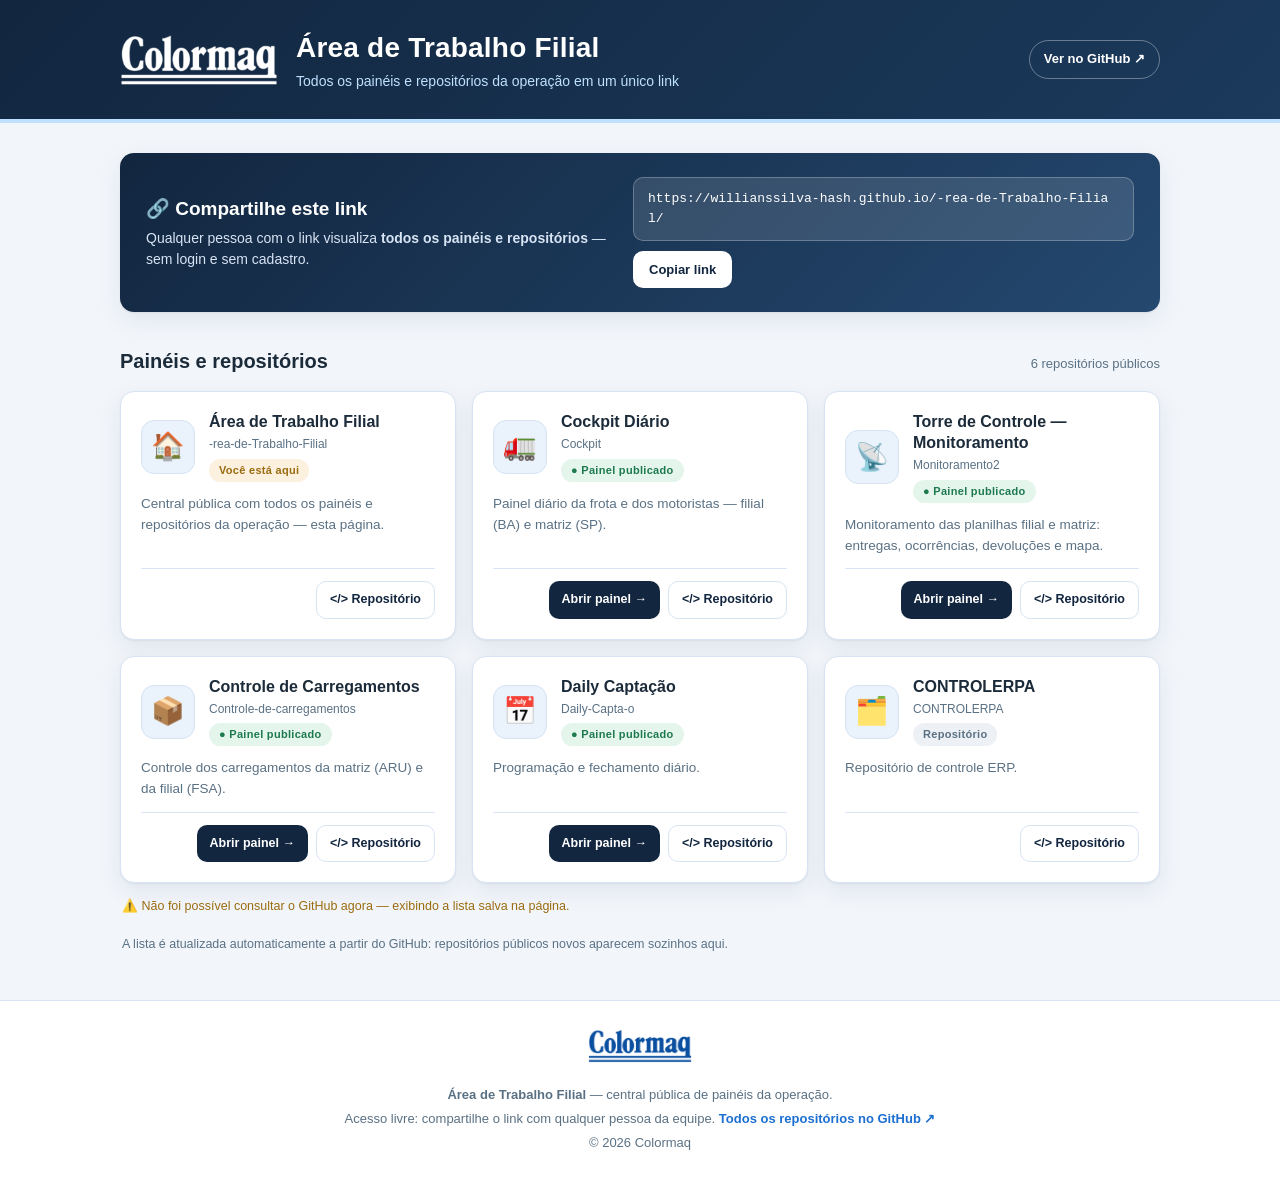
==== commit ee3877b5: "Criar central pública com todos os painéis e repositórios - index.html: portal 'Área de Trabalho Fil" ====
--- a/index.html
+++ b/index.html
@@ -1,245 +1,484 @@
 <!doctype html>
 <html lang="pt-BR">
-  <head>
-    <meta charset="UTF-8" />
-    <meta name="viewport" content="width=device-width, initial-scale=1.0" />
-    <meta name="theme-color" content="#f3f8ff" />
-    <meta
-      name="description"
-      content="Área de Trabalho Filial Colormaq: acesse e organize os painéis e repositórios da filial."
-    />
-    <title>Área de Trabalho Filial · Colormaq</title>
-    <link rel="stylesheet" href="./styles.css" />
-    <script src="./app.js" defer></script>
-  </head>
-  <body>
-    <div class="app-shell">
-      <aside class="sidebar" aria-label="Navegação principal">
-        <a class="brand" href="#inicio" aria-label="Colormaq — Área de Trabalho Filial">
-          <img
-            class="brand-logo"
-            src="https://colormaq.vtexassets.com/assets/vtex.file-manager-graphql/images/489e43ad-014d-4513-bf71-06aeca05fa86___0ba9e527781bb1d4317a2897013f8bd1.png"
-            alt="Colormaq"
-            decoding="async"
-          />
-          <span class="brand-copy"><small>ÁREA DE TRABALHO FILIAL</small></span>
-        </a>
-
-        <div class="sidebar-workspace">
-          <span class="workspace-mark" aria-hidden="true"><svg viewBox="0 0 24 24"><path d="M4 4h7v7H4zM13 4h7v7h-7zM4 13h7v7H4zM13 13h7v7h-7z"/></svg></span>
-          <span><small>ESPAÇO DE TRABALHO</small><strong>Unidade Filial</strong></span>
-        </div>
-
-        <p class="nav-label">MENU PRINCIPAL</p>
-        <nav class="side-nav">
-          <a class="nav-item active" href="#inicio" aria-current="page">
-            <svg viewBox="0 0 24 24" aria-hidden="true"><path d="m3.5 10 8.5-7 8.5 7v9.5a1 1 0 0 1-1 1h-5.2v-6h-4.6v6H4.5a1 1 0 0 1-1-1V10Z"/></svg>
-            <span>Visão geral</span>
-          </a>
-          <a class="nav-item" href="#repositorios">
-            <svg viewBox="0 0 24 24" aria-hidden="true"><path d="M5 4.75A1.75 1.75 0 0 1 6.75 3H20v15H6.75A1.75 1.75 0 0 0 5 19.75v-15Z"/><path d="M5 19.75A1.75 1.75 0 0 1 6.75 18H20M8.5 7h8M8.5 10.5h8"/></svg>
-            <span>Repositórios</span>
-            <span class="nav-count" id="sidebar-count">1</span>
-          </a>
-          <button class="nav-item nav-button" id="favorites-nav" type="button" aria-label="Favoritos" aria-pressed="false">
-            <svg viewBox="0 0 24 24" aria-hidden="true"><path d="m12 3 2.8 5.67 6.26.91-4.53 4.42 1.07 6.24L12 17.3l-5.6 2.94 1.07-6.24L2.94 9.58l6.26-.91L12 3Z"/></svg>
-            <span>Favoritos</span>
-          </button>
-        </nav>
-
-        <p class="nav-label sector-nav-label">NAVEGAR POR SETOR</p>
-        <nav class="sector-nav" aria-label="Navegar pelos setores">
-          <a href="#sector-title-0"><i class="sector-dot capture"></i><span>Captação</span></a>
-          <a href="#sector-title-1"><i class="sector-dot monitor"></i><span>Monitoramento</span></a>
-          <a href="#sector-title-2"><i class="sector-dot release"></i><span>Liberação</span></a>
-        </nav>
-
-        <div class="sidebar-spacer"></div>
-        <div class="sidebar-tip">
-          <div class="sidebar-tip-icon" aria-hidden="true">
-            <svg viewBox="0 0 24 24"><path d="M12 3.5a6.5 6.5 0 0 0-4.2 11.46c.84.72 1.2 1.5 1.2 2.54h6c0-1.04.36-1.82 1.2-2.54A6.5 6.5 0 0 0 12 3.5Z"/><path d="M9.5 20.5h5M10 17.5h4"/></svg>
-          </div>
-          <strong>Tudo em um só lugar</strong>
-          <p>Organize seus acessos e ganhe tempo no dia a dia.</p>
-          <button type="button" class="sidebar-help" id="sidebar-add">Adicionar repositório <span aria-hidden="true">↗</span></button>
-        </div>
-
-        <div class="sidebar-profile">
-          <div class="profile-avatar" aria-hidden="true">C</div>
-          <div class="profile-copy"><strong>Colormaq</strong><small>Unidade filial</small></div>
-          <span class="profile-status" aria-label="Área de trabalho ativa"></span>
-        </div>
-      </aside>
-
-      <main class="main-content" id="inicio">
-        <header class="topbar">
-          <div class="breadcrumbs" aria-label="Localização">
-            <span>COLORMAQ</span>
-            <svg viewBox="0 0 16 16" aria-hidden="true"><path d="m6 3 5 5-5 5" /></svg>
-            <strong>Área de Trabalho</strong>
-          </div>
-          <div class="topbar-actions">
-            <label class="search-box" for="search-input">
-              <svg viewBox="0 0 24 24" aria-hidden="true"><circle cx="10.8" cy="10.8" r="6.8"/><path d="m16 16 4.5 4.5"/></svg>
-              <input id="search-input" type="search" placeholder="Pesquisar repositórios..." autocomplete="off" />
-              <kbd>/</kbd>
-            </label>
-            <span class="topbar-divider" aria-hidden="true"></span>
-            <span class="unit-badge"><span class="unit-badge-dot"></span> Unidade Filial</span>
-          </div>
-        </header>
-
-        <div class="page-content" id="repositorios">
-          <section class="hero-banner" aria-labelledby="page-title">
-            <div class="hero-copy">
-              <div class="eyebrow"><span class="eyebrow-dot"></span> COLORMAQ <span class="eyebrow-separator">/</span> UNIDADE FILIAL</div>
-              <h1 id="page-title">ÁREA DE TRABALHO FILIAL</h1>
-              <p>Bem-vindo ao seu espaço de trabalho.<br />Acesse painéis e sistemas organizados por setor.</p>
-              <a href="#repository-title" class="hero-link">Explorar repositórios <span aria-hidden="true">↘</span></a>
-            </div>
-            <div class="hero-visual" aria-hidden="true">
-              <svg viewBox="0 0 520 250" role="presentation">
-                <defs>
-                  <linearGradient id="hero-surface" x1="0" y1="0" x2="1" y2="1">
-                    <stop offset="0" stop-color="#ffffff" />
-                    <stop offset="1" stop-color="#e8f4ff" />
-                  </linearGradient>
-                  <linearGradient id="hero-bar" x1="0" y1="0" x2="0" y2="1">
-                    <stop offset="0" stop-color="#58a5e5" />
-                    <stop offset="1" stop-color="#1971c6" />
-                  </linearGradient>
-                </defs>
-                <circle cx="366" cy="125" r="119" fill="#d7ebff" opacity=".7" />
-                <circle cx="366" cy="125" r="92" fill="none" stroke="#b4d8f7" stroke-width="1.5" stroke-dasharray="5 7" />
-                <path d="M58 216h410" stroke="#b5d4ef" stroke-width="3" stroke-linecap="round" />
-                <rect x="100" y="30" width="324" height="176" rx="15" fill="#d6e8f8" opacity=".7" transform="rotate(-3 100 30)" />
-                <g transform="rotate(-3 262 118)">
-                  <rect x="103" y="27" width="324" height="176" rx="14" fill="url(#hero-surface)" stroke="#78afe0" stroke-width="3" />
-                  <rect x="117" y="41" width="296" height="146" rx="8" fill="#f7fbff" />
-                  <rect x="128" y="53" width="74" height="122" rx="6" fill="#eaf4fd" />
-                  <rect x="140" y="65" width="48" height="6" rx="3" fill="#8ebbe2" />
-                  <rect x="140" y="81" width="40" height="5" rx="2.5" fill="#c4ddef" />
-                  <rect x="140" y="94" width="45" height="5" rx="2.5" fill="#c4ddef" />
-                  <rect x="140" y="107" width="35" height="5" rx="2.5" fill="#c4ddef" />
-                  <rect x="140" y="134" width="48" height="26" rx="5" fill="#d9edff" />
-                  <path d="m146 153 10-9 8 5 12-12" fill="none" stroke="#287fca" stroke-width="2.5" stroke-linecap="round" stroke-linejoin="round" />
-                  <rect x="214" y="53" width="186" height="53" rx="7" fill="#fff" stroke="#e3eef8" />
-                  <rect x="225" y="64" width="54" height="5" rx="2.5" fill="#c1d9ee" />
-                  <rect x="225" y="76" width="79" height="4" rx="2" fill="#e0ebf5" />
-                  <rect x="225" y="88" width="66" height="4" rx="2" fill="#e0ebf5" />
-                  <path d="M319 92c13-18 21-2 32-16 8-10 15-8 24-17" fill="none" stroke="#287fca" stroke-width="3" stroke-linecap="round" />
-                  <circle cx="320" cy="92" r="3" fill="#287fca" /><circle cx="351" cy="76" r="3" fill="#287fca" /><circle cx="375" cy="59" r="3" fill="#287fca" />
-                  <rect x="214" y="117" width="186" height="58" rx="7" fill="#fff" stroke="#e3eef8" />
-                  <path d="M225 162h162" stroke="#eaf1f7" />
-                  <rect x="231" y="144" width="13" height="18" rx="3" fill="#9bc8ed" />
-                  <rect x="252" y="133" width="13" height="29" rx="3" fill="#69a9df" />
-                  <rect x="273" y="138" width="13" height="24" rx="3" fill="#9bc8ed" />
-                  <rect x="294" y="126" width="13" height="36" rx="3" fill="url(#hero-bar)" />
-                  <rect x="315" y="135" width="13" height="27" rx="3" fill="#69a9df" />
-                  <rect x="336" y="121" width="13" height="41" rx="3" fill="url(#hero-bar)" />
-                  <rect x="357" y="130" width="13" height="32" rx="3" fill="#9bc8ed" />
-                </g>
-                <rect x="394" y="164" width="82" height="48" rx="11" fill="#fff" stroke="#d2e6f7" stroke-width="2" />
-                <circle cx="415" cy="188" r="11" fill="#e5f2ff" />
-                <path d="M410 188h10m-5-5v10" stroke="#287fca" stroke-width="2" stroke-linecap="round" />
-                <rect x="433" y="181" width="29" height="5" rx="2.5" fill="#b4d4ef" />
-                <rect x="433" y="191" width="21" height="4" rx="2" fill="#d7e8f7" />
-                <circle cx="89" cy="64" r="5" fill="#4d9cda" />
-                <circle cx="449" cy="51" r="4" fill="#77b9ed" />
-                <path d="m456 93 3 6 6 3-6 3-3 6-3-6-6-3 6-3 3-6Z" fill="#78b9e9" />
-              </svg>
-            </div>
-            <div class="hero-stamp" aria-hidden="true"><span>CF</span><i></i></div>
-          </section>
-
-          <section class="repository-section" aria-labelledby="repository-title">
-            <div class="section-heading">
-              <div class="section-title-block">
-                <div class="section-heading-icon" aria-hidden="true">
-                  <svg viewBox="0 0 24 24"><rect x="3.5" y="3.5" width="7" height="7" rx="1.3"/><rect x="13.5" y="3.5" width="7" height="7" rx="1.3"/><rect x="3.5" y="13.5" width="7" height="7" rx="1.3"/><rect x="13.5" y="13.5" width="7" height="7" rx="1.3"/></svg>
-                </div>
-                <div>
-                  <div class="section-title-row">
-                    <h2 id="repository-title">Repositórios por setor</h2>
-                    <span class="section-count" id="repo-count">01</span>
-                  </div>
-                  <p>Escolha um acesso para abrir os painéis da filial.</p>
-                </div>
-              </div>
-              <div class="section-tools">
-                <div class="view-controls" aria-label="Filtrar repositórios">
-                  <button class="filter-button active" type="button" data-filter="all" aria-pressed="true">Todos</button>
-                  <button class="filter-button" type="button" data-filter="favorites" aria-pressed="false">
-                    <svg viewBox="0 0 20 20" aria-hidden="true"><path d="m10 2.5 2.3 4.66 5.14.75-3.72 3.62.88 5.12L10 14.23l-4.6 2.42.88-5.12-3.72-3.62 5.14-.75L10 2.5Z"/></svg>
-                    Favoritos
-                  </button>
-                </div>
-                <button class="primary-button" id="add-repo-button" type="button">
-                  <svg viewBox="0 0 20 20" aria-hidden="true"><path d="M10 4v12M4 10h12" /></svg>
-                  <span>Adicionar repositório</span>
-                </button>
-              </div>
-            </div>
-
-            <div class="sector-list" id="repo-grid" aria-live="polite" aria-label="Repositórios organizados por setor"></div>
-            <div class="empty-state" id="empty-state" hidden>
-              <div class="empty-icon" aria-hidden="true"><svg viewBox="0 0 24 24"><circle cx="10.8" cy="10.8" r="6.8"/><path d="m16 16 4.5 4.5"/></svg></div>
-              <h3 id="empty-title">Nenhum repositório encontrado</h3>
-              <p id="empty-copy">Tente outro termo ou adicione um repositório à Área de Trabalho Filial.</p>
-              <button class="text-button" type="button" id="empty-add-button">Adicionar repositório <span aria-hidden="true">↗</span></button>
-            </div>
-          </section>
-
-          <footer class="page-footer">
-            <div class="footer-insight-icon" aria-hidden="true"><svg viewBox="0 0 24 24"><path d="M4 19.5h16M6 16V9m4 7V5m4 11v-4m4 4V7"/><path d="m5 7 5-3 4 4 5-3"/></svg></div>
-            <span><strong>Seu trabalho, organizado.</strong> Acesse seus sistemas com mais agilidade.</span>
-            <small>COLORMAQ <i></i> UNIDADE FILIAL</small>
-          </footer>
-        </div>
-      </main>
+<head>
+<meta charset="utf-8">
+<meta name="viewport" content="width=device-width, initial-scale=1">
+<title>Área de Trabalho Filial • Colormaq</title>
+<meta name="description" content="Central pública da Área de Trabalho Filial — todos os painéis e repositórios da operação em um único link, acessíveis a qualquer pessoa.">
+<link rel="icon" type="image/png" href="assets/logo-colormaq-blue.png">
+<style>
+  :root {
+    --navy: #12263F;
+    --navy-2: #1B3A5C;
+    --blue: #1D6FD1;
+    --blue-soft: #EAF2FC;
+    --line: #D7E4F4;
+    --bg: #F2F6FB;
+    --card: #FFFFFF;
+    --text: #1C2B3A;
+    --muted: #5A7184;
+    --green: #1E7A4E;
+    --radius: 14px;
+    --shadow: 0 1px 2px rgba(18, 38, 63, .06), 0 8px 24px rgba(18, 38, 63, .08);
+  }
+  * { box-sizing: border-box; }
+  html { scroll-behavior: smooth; }
+  body {
+    margin: 0;
+    font-family: -apple-system, BlinkMacSystemFont, "Segoe UI", Roboto, "Helvetica Neue", Arial, sans-serif;
+    background: var(--bg);
+    color: var(--text);
+    line-height: 1.55;
+  }
+  .wrap { max-width: 1080px; margin: 0 auto; padding: 0 20px; }
+
+  /* ---------- Cabeçalho ---------- */
+  .topbar {
+    background: linear-gradient(135deg, var(--navy) 0%, var(--navy-2) 100%);
+    color: #fff;
+    border-bottom: 4px solid #BFE0FF;
+  }
+  .topbar-inner {
+    display: flex;
+    align-items: center;
+    gap: 18px;
+    padding-top: 26px;
+    padding-bottom: 26px;
+  }
+  .brand-logo { height: 52px; width: auto; }
+  .brand-text { flex: 1; min-width: 0; }
+  .brand-text h1 {
+    margin: 0;
+    font-size: clamp(20px, 3.2vw, 28px);
+    letter-spacing: .2px;
+  }
+  .brand-text p { margin: 2px 0 0; color: #BFE0FF; font-size: 14px; }
+  .github-link {
+    color: #fff;
+    text-decoration: none;
+    font-size: 13px;
+    font-weight: 600;
+    border: 1px solid rgba(255, 255, 255, .35);
+    border-radius: 999px;
+    padding: 8px 14px;
+    white-space: nowrap;
+    transition: background .15s ease;
+  }
+  .github-link:hover { background: rgba(255, 255, 255, .12); }
+
+  /* ---------- Cartão de compartilhamento ---------- */
+  .share-card {
+    background: linear-gradient(135deg, var(--navy) 0%, #24486F 100%);
+    color: #fff;
+    border-radius: var(--radius);
+    box-shadow: var(--shadow);
+    padding: 24px 26px;
+    margin: 30px 0 34px;
+    display: flex;
+    flex-wrap: wrap;
+    align-items: center;
+    gap: 18px 26px;
+  }
+  .share-info { flex: 1 1 320px; }
+  .share-info h2 { margin: 0 0 4px; font-size: 19px; }
+  .share-info p { margin: 0; color: #D7E4F4; font-size: 14px; }
+  .share-actions { display: flex; flex-wrap: wrap; align-items: center; gap: 10px; flex: 1 1 360px; }
+  .share-url {
+    font-family: ui-monospace, SFMono-Regular, Menlo, Consolas, monospace;
+    font-size: 13px;
+    background: rgba(255, 255, 255, .12);
+    border: 1px solid rgba(255, 255, 255, .25);
+    border-radius: 10px;
+    padding: 11px 14px;
+    color: #fff;
+    word-break: break-all;
+    flex: 1 1 auto;
+  }
+  .btn-copy, .btn-share {
+    border: 0;
+    border-radius: 10px;
+    padding: 11px 16px;
+    font-size: 13px;
+    font-weight: 700;
+    cursor: pointer;
+    transition: transform .12s ease, background .15s ease;
+  }
+  .btn-copy { background: #fff; color: var(--navy); }
+  .btn-copy:hover { background: #EAF2FC; }
+  .btn-copy:active { transform: scale(.97); }
+  .btn-share { background: #1D6FD1; color: #fff; }
+  .btn-share:hover { background: #175FB4; }
+
+  /* ---------- Seção / grade ---------- */
+  .section-head {
+    display: flex;
+    align-items: baseline;
+    justify-content: space-between;
+    gap: 12px;
+    flex-wrap: wrap;
+    margin: 0 0 14px;
+  }
+  .section-head h2 { margin: 0; font-size: 20px; }
+  .muted { color: var(--muted); font-size: 13px; }
+
+  .grid {
+    display: grid;
+    grid-template-columns: repeat(auto-fill, minmax(300px, 1fr));
+    gap: 16px;
+  }
+  .card {
+    background: var(--card);
+    border: 1px solid var(--line);
+    border-radius: var(--radius);
+    box-shadow: var(--shadow);
+    padding: 20px;
+    display: flex;
+    flex-direction: column;
+    gap: 12px;
+    transition: transform .15s ease, box-shadow .15s ease;
+  }
+  .card:hover { transform: translateY(-3px); box-shadow: 0 4px 8px rgba(18,38,63,.08), 0 16px 34px rgba(18,38,63,.13); }
+  .card-top { display: flex; align-items: center; gap: 14px; }
+  .icon {
+    flex: none;
+    width: 54px; height: 54px;
+    display: grid;
+    place-items: center;
+    font-size: 27px;
+    background: var(--blue-soft);
+    border: 1px solid var(--line);
+    border-radius: 13px;
+  }
+  .card-top h3 { margin: 0; font-size: 16px; line-height: 1.3; }
+  .card-top .sub { font-size: 12px; color: var(--muted); margin-top: 2px; }
+
+  .badge {
+    display: inline-block;
+    margin-top: 5px;
+    font-size: 11px;
+    font-weight: 700;
+    letter-spacing: .3px;
+    padding: 3px 10px;
+    border-radius: 999px;
+  }
+  .badge.live  { background: #E4F5EC; color: var(--green); }
+  .badge.plain { background: #EDF0F4; color: var(--muted); }
+  .badge.here  { background: #FCF0DE; color: #9A6B0F; }
+
+  .desc { margin: 0; font-size: 13.5px; color: var(--muted); flex: 1; }
+  .card-foot {
+    display: flex;
+    align-items: center;
+    justify-content: space-between;
+    gap: 10px;
+    flex-wrap: wrap;
+    border-top: 1px solid var(--line);
+    padding-top: 12px;
+  }
+  .date { font-size: 12px; color: var(--muted); white-space: nowrap; }
+  .btns { display: flex; gap: 8px; flex-wrap: wrap; }
+  .btn {
+    display: inline-flex;
+    align-items: center;
+    gap: 6px;
+    border-radius: 10px;
+    padding: 8px 13px;
+    font-size: 12.5px;
+    font-weight: 700;
+    text-decoration: none;
+    transition: background .15s ease, border-color .15s ease;
+  }
+  .btn-primary { background: var(--navy); color: #fff; }
+  .btn-primary:hover { background: var(--navy-2); }
+  .btn-ghost { background: #fff; color: var(--navy); border: 1px solid var(--line); }
+  .btn-ghost:hover { border-color: var(--navy); }
+
+  .note { margin: 18px 2px 0; font-size: 12.5px; color: var(--muted); }
+  .offline-note { display: none; margin: 14px 2px 0; font-size: 12.5px; color: #9A6B0F; }
+
+  /* ---------- Rodapé ---------- */
+  footer {
+    margin-top: 46px;
+    background: #fff;
+    border-top: 1px solid var(--line);
+    padding: 28px 20px 34px;
+    text-align: center;
+  }
+  .footer-logo { height: 34px; margin-bottom: 10px; }
+  footer p { margin: 4px 0; font-size: 13px; color: var(--muted); }
+  footer a { color: var(--blue); font-weight: 600; text-decoration: none; }
+  footer a:hover { text-decoration: underline; }
+
+  .loading { color: var(--muted); font-size: 14px; padding: 12px 2px; }
+
+  @media (max-width: 560px) {
+    .topbar-inner { flex-wrap: wrap; }
+    .github-link { order: 3; }
+    .brand-logo { height: 42px; }
+  }
+</style>
+</head>
+<body>
+
+<header class="topbar">
+  <div class="wrap topbar-inner">
+    <img src="assets/logo-colormaq-white.png" alt="Logo Colormaq" class="brand-logo">
+    <div class="brand-text">
+      <h1>Área de Trabalho Filial</h1>
+      <p>Todos os painéis e repositórios da operação em um único link</p>
     </div>
-
-    <dialog class="repo-dialog" id="repo-dialog" aria-labelledby="dialog-title">
-      <form id="repo-form" novalidate>
-        <div class="dialog-header">
-          <div class="dialog-icon" aria-hidden="true"><svg viewBox="0 0 24 24"><path d="M5 4.75A1.75 1.75 0 0 1 6.75 3H20v15H6.75A1.75 1.75 0 0 0 5 19.75v-15Z"/><path d="M5 19.75A1.75 1.75 0 0 1 6.75 18H20M8.5 7h8M8.5 10.5h8"/></svg></div>
-          <button class="dialog-close" id="dialog-close" type="button" aria-label="Fechar janela">×</button>
-        </div>
-        <p class="dialog-eyebrow">AMPLIE SUA ÁREA DE TRABALHO</p>
-        <h2 id="dialog-title">Adicionar repositório</h2>
-        <p class="dialog-description">Salve um projeto ou painel para acessá-lo rapidamente pela Área de Trabalho Filial.</p>
-
-        <label class="form-field" for="repo-name">
-          <span>Nome <b>*</b></span>
-          <input id="repo-name" name="name" type="text" maxlength="50" placeholder="Ex.: Painel de vendas" required />
-        </label>
-        <label class="form-field" for="repo-sector">
-          <span>Setor <b>*</b></span>
-          <select id="repo-sector" name="sector" required aria-describedby="sector-error">
-            <option value="" selected disabled>Selecione o setor</option>
-            <option value="Captação">Captação</option>
-            <option value="Monitoramento">Monitoramento</option>
-            <option value="Liberação">Liberação</option>
-          </select>
-          <small class="field-error" id="sector-error" role="alert"></small>
-        </label>
-        <label class="form-field" for="repo-url">
-          <span>Endereço do repositório ou painel <b>*</b></span>
-          <input id="repo-url" name="url" type="text" inputmode="url" maxlength="500" placeholder="https://exemplo.github.io/projeto" required aria-describedby="url-help url-error" />
-          <small id="url-help">Cole o link completo. Se não incluir https://, adicionaremos automaticamente.</small>
-          <small class="field-error" id="url-error" role="alert"></small>
-        </label>
-        <label class="form-field" for="repo-description">
-          <span>Descrição <small>OPCIONAL</small></span>
-          <textarea id="repo-description" name="description" rows="3" maxlength="140" placeholder="Uma breve descrição para identificar este link"></textarea>
-        </label>
-        <div class="dialog-actions">
-          <button class="secondary-button" id="dialog-cancel" type="button">Cancelar</button>
-          <button class="primary-button" type="submit"><svg viewBox="0 0 20 20" aria-hidden="true"><path d="M10 4v12M4 10h12" /></svg>Salvar repositório</button>
-        </div>
-      </form>
-    </dialog>
-
-    <div class="toast" id="toast" role="status" aria-live="polite"></div>
-  </body>
+    <a class="github-link" href="https://github.com/willianssilva-hash?tab=repositories" target="_blank" rel="noopener">Ver no GitHub ↗</a>
+  </div>
+</header>
+
+<main class="wrap">
+
+  <section class="share-card" aria-label="Compartilhar o link de acesso">
+    <div class="share-info">
+      <h2>🔗 Compartilhe este link</h2>
+      <p>Qualquer pessoa com o link visualiza <strong>todos os painéis e repositórios</strong> — sem login e sem cadastro.</p>
+    </div>
+    <div class="share-actions">
+      <span class="share-url" id="share-url">https://willianssilva-hash.github.io/-rea-de-Trabalho-Filial/</span>
+      <button class="btn-copy" id="copy-btn" type="button">Copiar link</button>
+      <button class="btn-share" id="native-share-btn" type="button" hidden>Compartilhar</button>
+    </div>
+  </section>
+
+  <section aria-label="Painéis e repositórios">
+    <div class="section-head">
+      <h2>Painéis e repositórios</h2>
+      <span class="muted" id="repo-count"></span>
+    </div>
+    <div id="grid" class="grid" aria-live="polite">
+      <div class="loading">Carregando repositórios…</div>
+    </div>
+    <p class="offline-note" id="offline-note">⚠️ Não foi possível consultar o GitHub agora — exibindo a lista salva na página.</p>
+    <p class="note">A lista é atualizada automaticamente a partir do GitHub: repositórios públicos novos aparecem sozinhos aqui.</p>
+  </section>
+
+</main>
+
+<footer>
+  <img src="assets/logo-colormaq-blue.png" alt="Logo Colormaq" class="footer-logo">
+  <p><strong>Área de Trabalho Filial</strong> — central pública de painéis da operação.</p>
+  <p>Acesso livre: compartilhe o link com qualquer pessoa da equipe. <a href="https://github.com/willianssilva-hash?tab=repositories" target="_blank" rel="noopener">Todos os repositórios no GitHub ↗</a></p>
+  <p>© <span id="year"></span> Colormaq</p>
+</footer>
+
+<script>
+(function () {
+  'use strict';
+
+  var OWNER = 'willianssilva-hash';
+  var HUB_REPO = '-rea-de-Trabalho-Filial';
+  var SHARE_URL = 'https://' + OWNER + '.github.io/' + HUB_REPO + '/';
+  var API_URL = 'https://api.github.com/users/' + OWNER + '/repos?per_page=100&sort=updated';
+  var CACHE_KEY = 'atf-repos-cache-v1';
+  var CACHE_TTL = 5 * 60 * 1000; // 5 minutos
+
+  /* Informações amigáveis dos repositórios conhecidos.
+     Usadas como enriquecimento dos dados da API e como
+     lista reserva caso a consulta ao GitHub falhe. */
+  var KNOWN = [
+    { name: HUB_REPO,                    display: 'Área de Trabalho Filial',           icon: '🏠', desc: 'Central pública com todos os painéis e repositórios da operação — esta página.' },
+    { name: 'Cockpit',                   display: 'Cockpit Diário',                    icon: '🚛', desc: 'Painel diário da frota e dos motoristas — filial (BA) e matriz (SP).' },
+    { name: 'Monitoramento2',            display: 'Torre de Controle — Monitoramento', icon: '📡', desc: 'Monitoramento das planilhas filial e matriz: entregas, ocorrências, devoluções e mapa.' },
+    { name: 'Controle-de-carregamentos', display: 'Controle de Carregamentos',         icon: '📦', desc: 'Controle dos carregamentos da matriz (ARU) e da filial (FSA).' },
+    { name: 'Daily-Capta-o',             display: 'Daily Captação',                    icon: '📅', desc: 'Programação e fechamento diário.' },
+    { name: 'CONTROLERPA',               display: 'CONTROLERPA',                       icon: '🗂️', desc: 'Repositório de controle ERP.' }
+  ];
+  var KNOWN_BY_NAME = {};
+  KNOWN.forEach(function (k) { KNOWN_BY_NAME[k.name] = k; });
+
+  function pagesUrl(name) { return 'https://' + OWNER + '.github.io/' + name + '/'; }
+  function repoUrl(name)  { return 'https://github.com/' + OWNER + '/' + name; }
+
+  var dateFmt;
+  try { dateFmt = new Intl.DateTimeFormat('pt-BR', { day: 'numeric', month: 'short', year: 'numeric' }); }
+  catch (e) { dateFmt = null; }
+  function formatDate(iso) {
+    if (!iso) return '';
+    var d = new Date(iso);
+    if (isNaN(d.getTime())) return '';
+    return dateFmt ? 'Atualizado em ' + dateFmt.format(d) : 'Atualizado em ' + d.toISOString().slice(0, 10);
+  }
+
+  function esc(s) {
+    return String(s == null ? '' : s).replace(/[&<>"']/g, function (c) {
+      return { '&': '&amp;', '<': '&lt;', '>': '&gt;', '"': '&quot;', "'": '&#39;' }[c];
+    });
+  }
+
+  /* ---------- Carregamento (API + cache + reserva) ---------- */
+  function readCache() {
+    try {
+      var raw = localStorage.getItem(CACHE_KEY);
+      if (!raw) return null;
+      var data = JSON.parse(raw);
+      if (!data || !data.repos || !data.at || Date.now() - data.at > CACHE_TTL) return null;
+      return data.repos;
+    } catch (e) { return null; }
+  }
+  function writeCache(repos) {
+    try { localStorage.setItem(CACHE_KEY, JSON.stringify({ at: Date.now(), repos: repos })); } catch (e) {}
+  }
+
+  function fetchRepos() {
+    var controller = window.AbortController ? new AbortController() : null;
+    var timer = controller ? setTimeout(function () { controller.abort(); }, 7000) : null;
+    return fetch(API_URL, { headers: { 'Accept': 'application/vnd.github+json' }, signal: controller ? controller.signal : undefined })
+      .then(function (res) {
+        if (timer) clearTimeout(timer);
+        if (!res.ok) throw new Error('HTTP ' + res.status);
+        return res.json();
+      });
+  }
+
+  function normalize(apiList) {
+    return apiList.map(function (r) {
+      var known = KNOWN_BY_NAME[r.name] || {};
+      return {
+        name: r.name,
+        display: known.display || r.name,
+        desc: known.desc || r.description || '',
+        icon: known.icon || '📊',
+        hasPages: !!r.has_pages && r.name !== HUB_REPO,
+        isHub: r.name === HUB_REPO,
+        pushedAt: r.pushed_at || null
+      };
+    });
+  }
+
+  function fallbackList() {
+    return KNOWN.map(function (k) {
+      return {
+        name: k.name,
+        display: k.display,
+        desc: k.desc,
+        icon: k.icon,
+        hasPages: k.name !== HUB_REPO && k.name !== 'CONTROLERPA',
+        isHub: k.name === HUB_REPO,
+        pushedAt: null
+      };
+    });
+  }
+
+  function sortRepos(list) {
+    var weight = function (r) {
+      if (r.isHub) return 0;            // central primeiro
+      if (r.hasPages) return 1;         // painéis publicados em seguida
+      return 2;                         // demais repositórios
+    };
+    return list.slice().sort(function (a, b) {
+      var wa = weight(a), wb = weight(b);
+      if (wa !== wb) return wa - wb;
+      var ta = a.pushedAt ? Date.parse(a.pushedAt) : 0;
+      var tb = b.pushedAt ? Date.parse(b.pushedAt) : 0;
+      return tb - ta; // mais recentes primeiro
+    });
+  }
+
+  /* ---------- Renderização ---------- */
+  function cardHtml(r) {
+    var badge;
+    if (r.isHub) {
+      badge = '<span class="badge here">Você está aqui</span>';
+    } else if (r.hasPages) {
+      badge = '<span class="badge live">● Painel publicado</span>';
+    } else {
+      badge = '<span class="badge plain">Repositório</span>';
+    }
+
+    var openBtn = (r.hasPages && !r.isHub)
+      ? '<a class="btn btn-primary" href="' + esc(pagesUrl(r.name)) + '" target="_blank" rel="noopener">Abrir painel →</a>'
+      : '';
+
+    return '' +
+      '<article class="card">' +
+        '<div class="card-top">' +
+          '<span class="icon" aria-hidden="true">' + r.icon + '</span>' +
+          '<div>' +
+            '<h3>' + esc(r.display) + '</h3>' +
+            '<div class="sub">' + esc(r.name) + '</div>' +
+            badge +
+          '</div>' +
+        '</div>' +
+        '<p class="desc">' + esc(r.desc || 'Repositório público de ' + OWNER + '.') + '</p>' +
+        '<div class="card-foot">' +
+          '<span class="date">' + esc(formatDate(r.pushedAt)) + '</span>' +
+          '<div class="btns">' +
+            openBtn +
+            '<a class="btn btn-ghost" href="' + esc(repoUrl(r.name)) + '" target="_blank" rel="noopener">&lt;/&gt; Repositório</a>' +
+          '</div>' +
+        '</div>' +
+      '</article>';
+  }
+
+  function render(repos) {
+    var grid = document.getElementById('grid');
+    var sorted = sortRepos(repos);
+    grid.innerHTML = sorted.map(cardHtml).join('');
+    document.getElementById('repo-count').textContent =
+      sorted.length + (sorted.length === 1 ? ' repositório público' : ' repositórios públicos');
+  }
+
+  /* ---------- Boot ---------- */
+  document.getElementById('year').textContent = new Date().getFullYear();
+
+  var cached = readCache();
+  if (cached) render(cached);
+
+  fetchRepos()
+    .then(function (apiList) {
+      var repos = normalize(Array.isArray(apiList) ? apiList : []);
+      if (!repos.length) throw new Error('lista vazia');
+      writeCache(repos);
+      render(repos);
+    })
+    .catch(function () {
+      if (!cached) {
+        render(fallbackList());
+        document.getElementById('offline-note').style.display = 'block';
+      }
+    });
+
+  /* ---------- Compartilhar ---------- */
+  var copyBtn = document.getElementById('copy-btn');
+  copyBtn.addEventListener('click', function () {
+    var done = function () {
+      copyBtn.textContent = '✓ Copiado!';
+      setTimeout(function () { copyBtn.textContent = 'Copiar link'; }, 2000);
+    };
+    if (navigator.clipboard && navigator.clipboard.writeText) {
+      navigator.clipboard.writeText(SHARE_URL).then(done, function () { legacyCopy(done); });
+    } else {
+      legacyCopy(done);
+    }
+  });
+  function legacyCopy(done) {
+    var ta = document.createElement('textarea');
+    ta.value = SHARE_URL;
+    ta.style.position = 'fixed';
+    ta.style.opacity = '0';
+    document.body.appendChild(ta);
+    ta.select();
+    try { document.execCommand('copy'); done(); } catch (e) {}
+    document.body.removeChild(ta);
+  }
+
+  var shareBtn = document.getElementById('native-share-btn');
+  if (navigator.share) {
+    shareBtn.hidden = false;
+    shareBtn.addEventListener('click', function () {
+      navigator.share({
+        title: 'Área de Trabalho Filial',
+        text: 'Todos os painéis e repositórios da operação em um único link:',
+        url: SHARE_URL
+      }).catch(function () {});
+    });
+  }
+})();
+</script>
+</body>
 </html>
